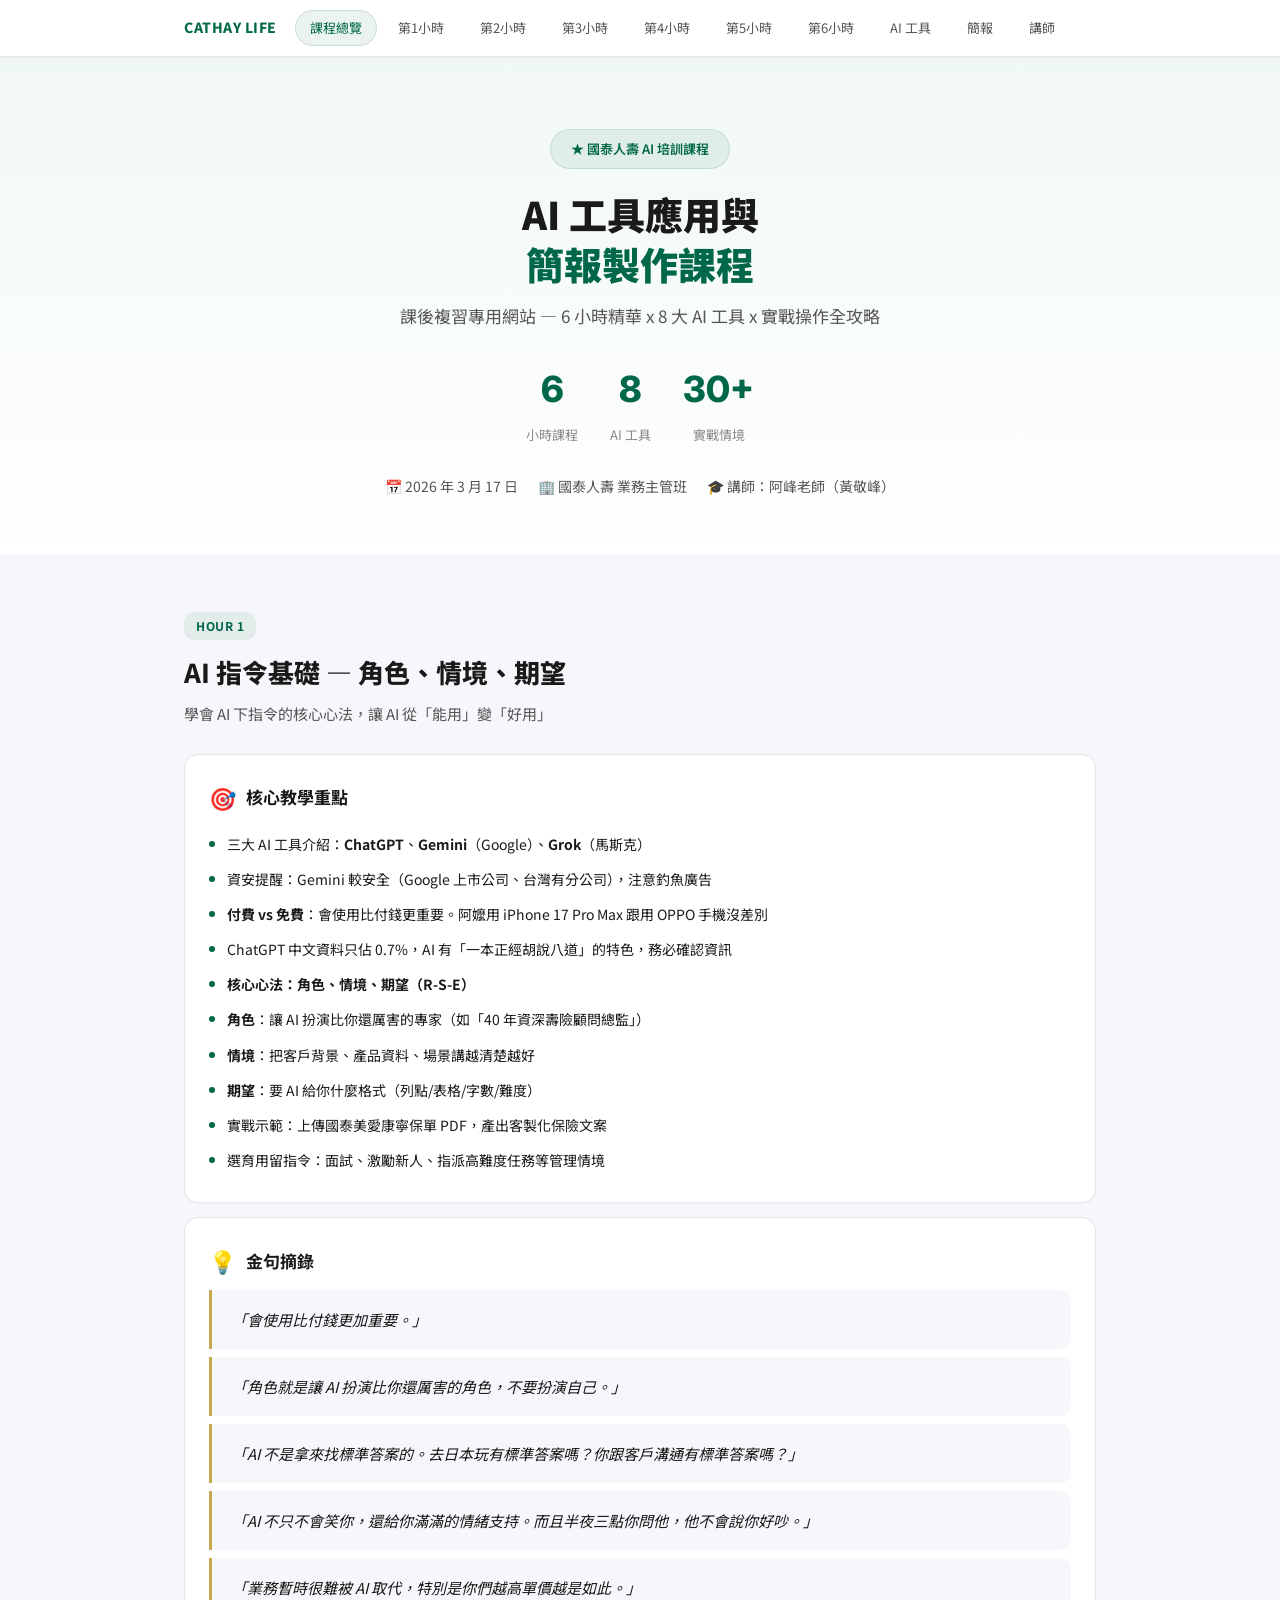
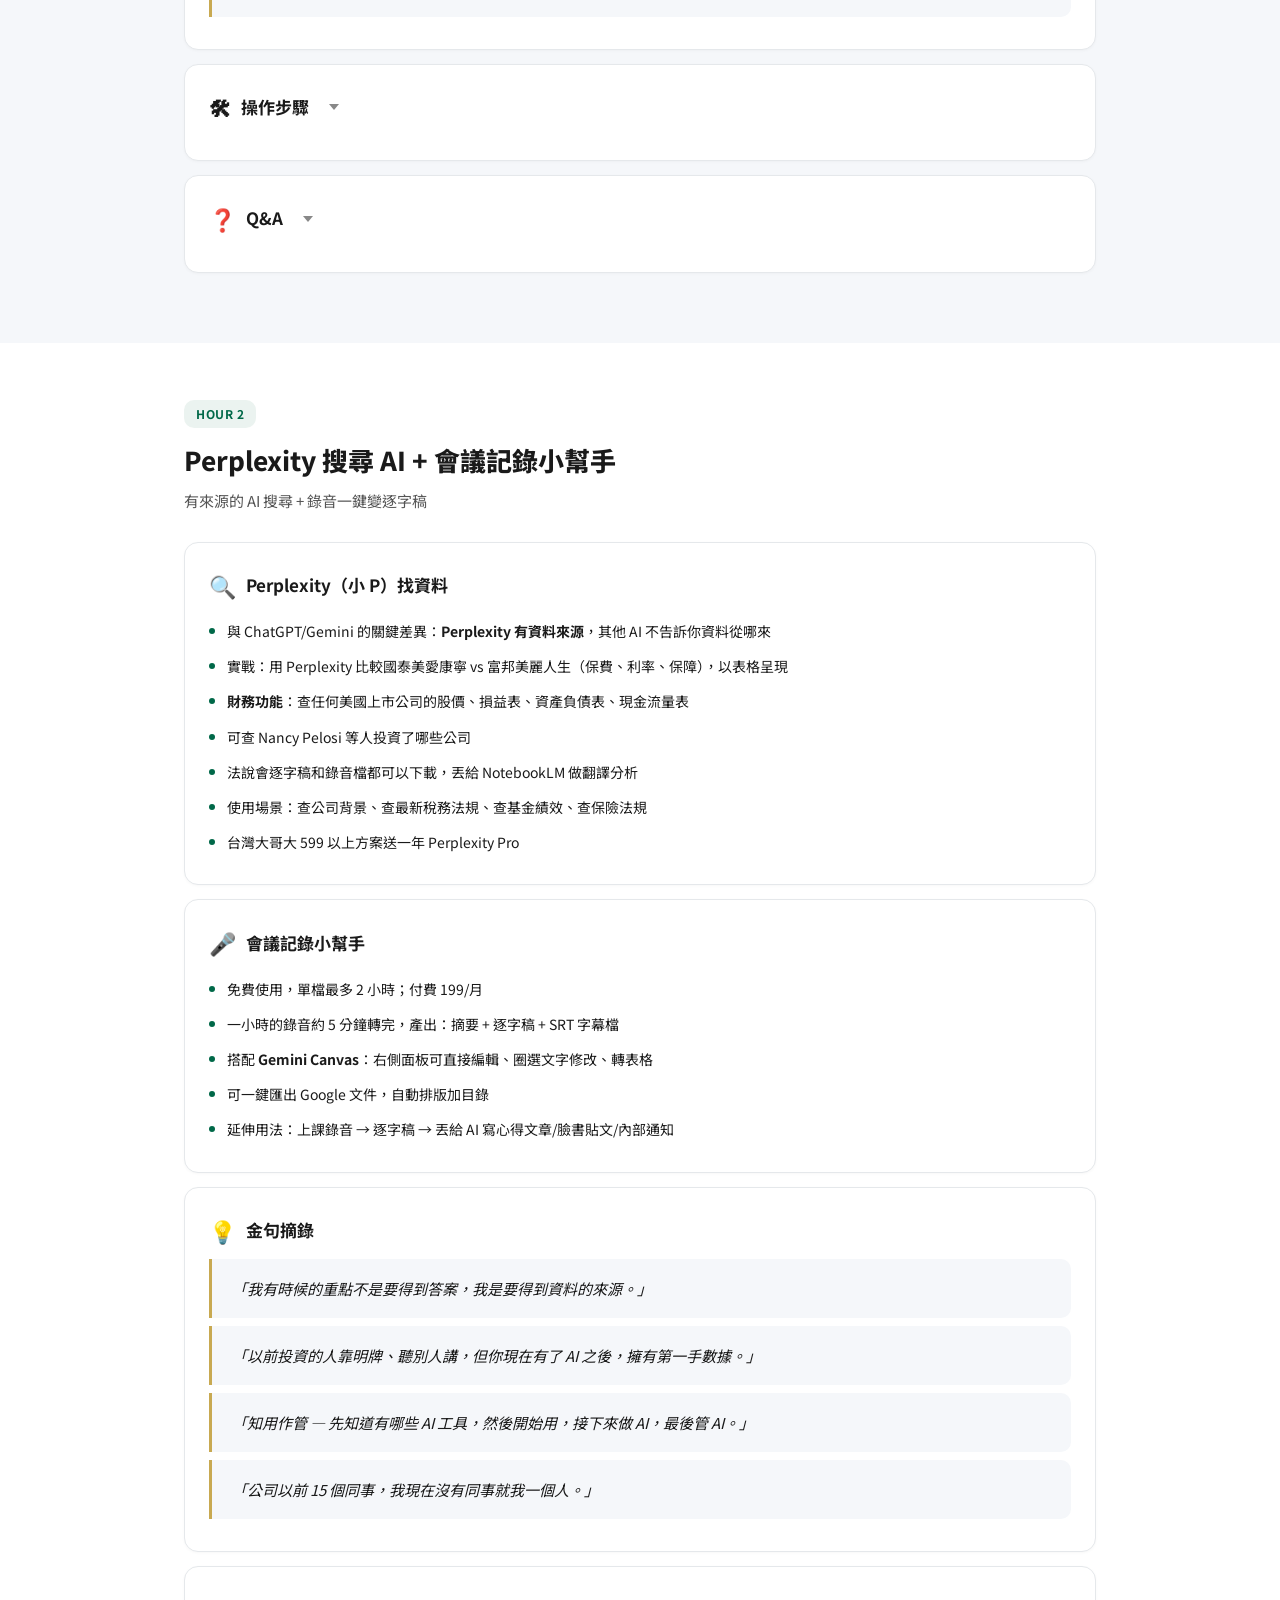
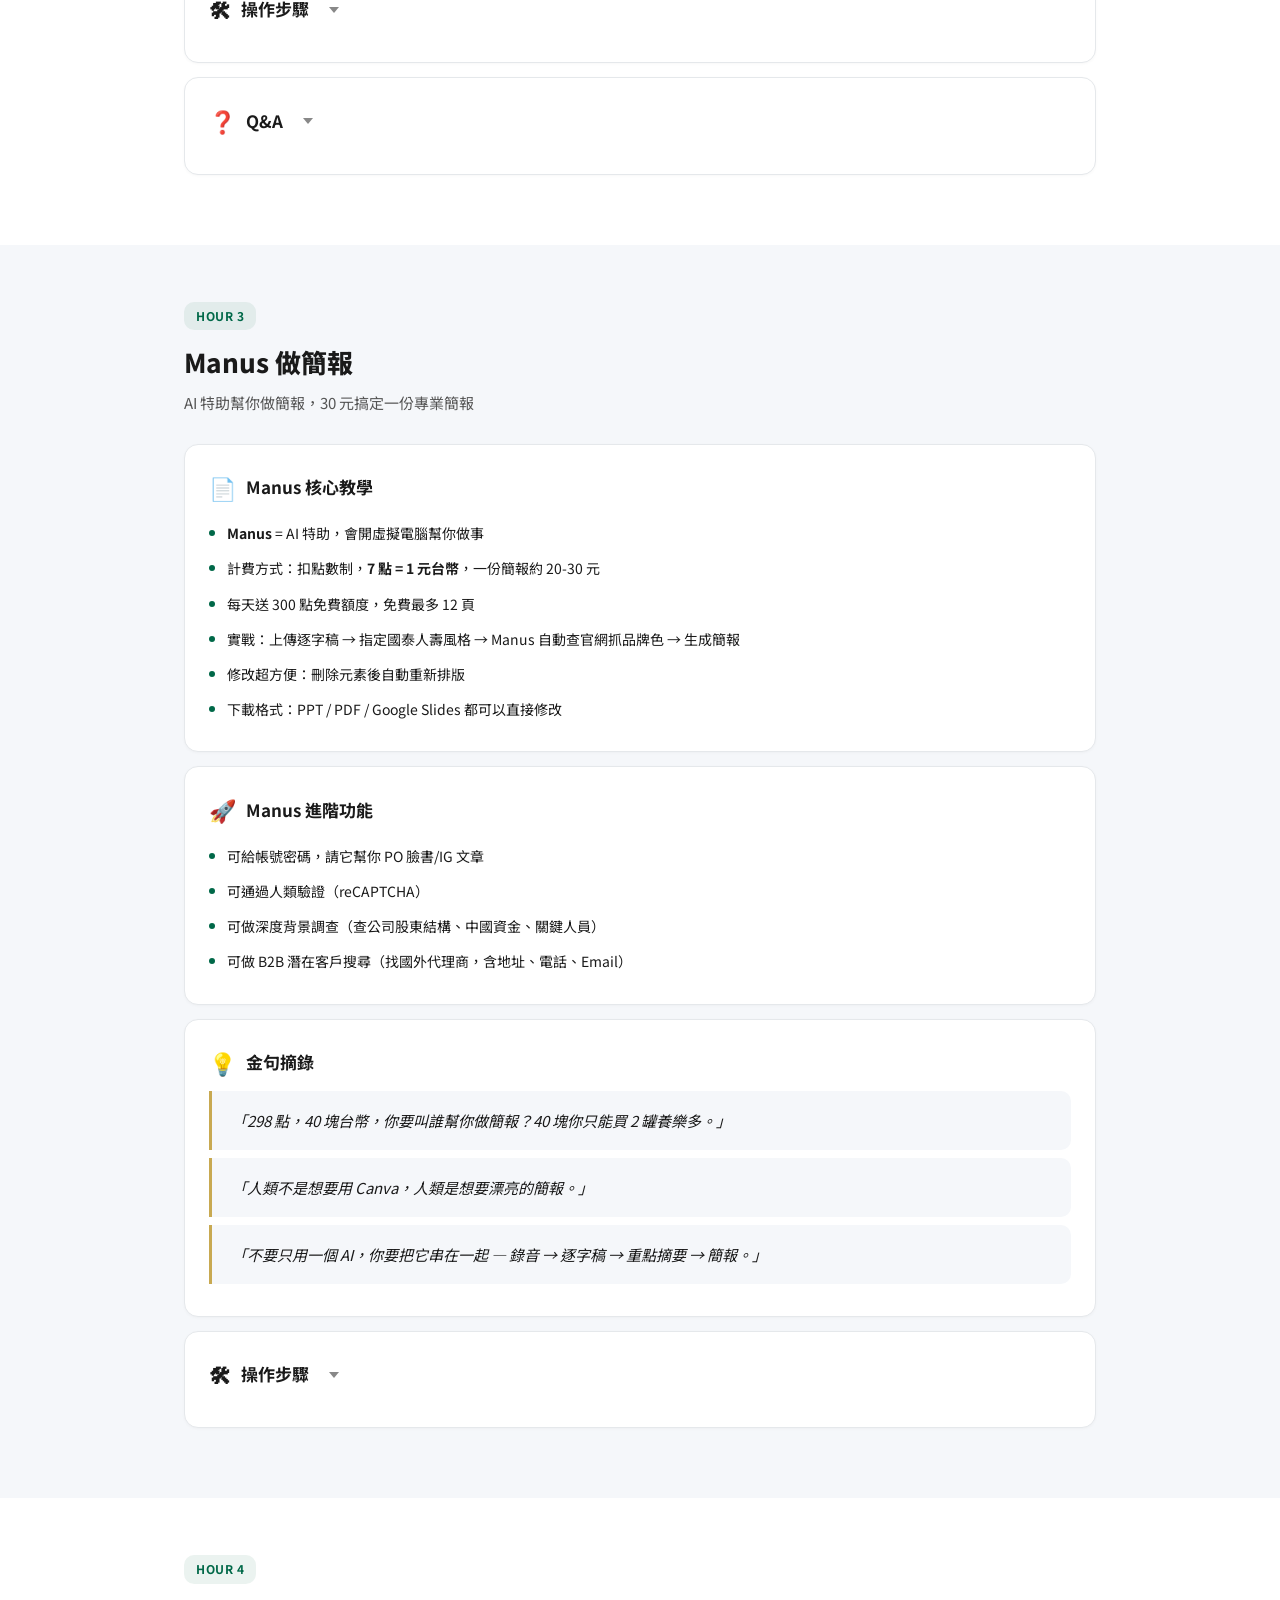
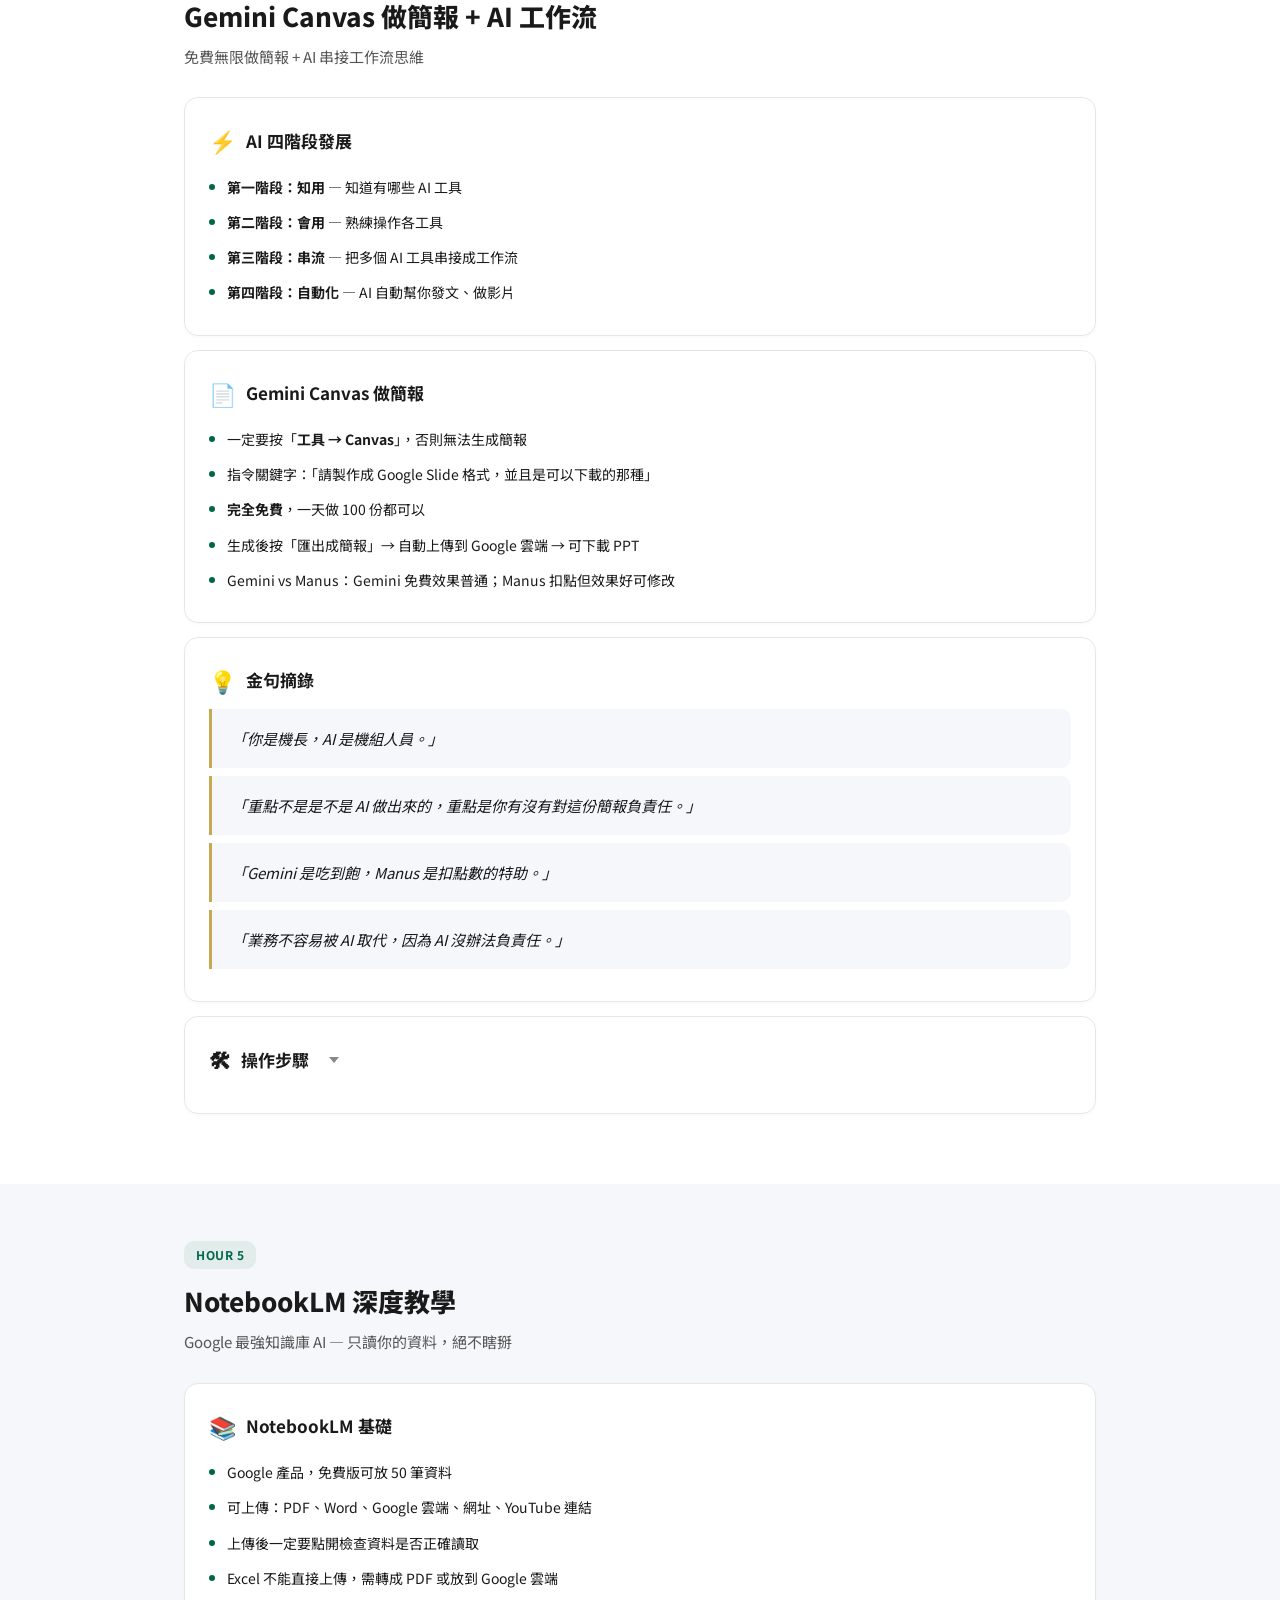
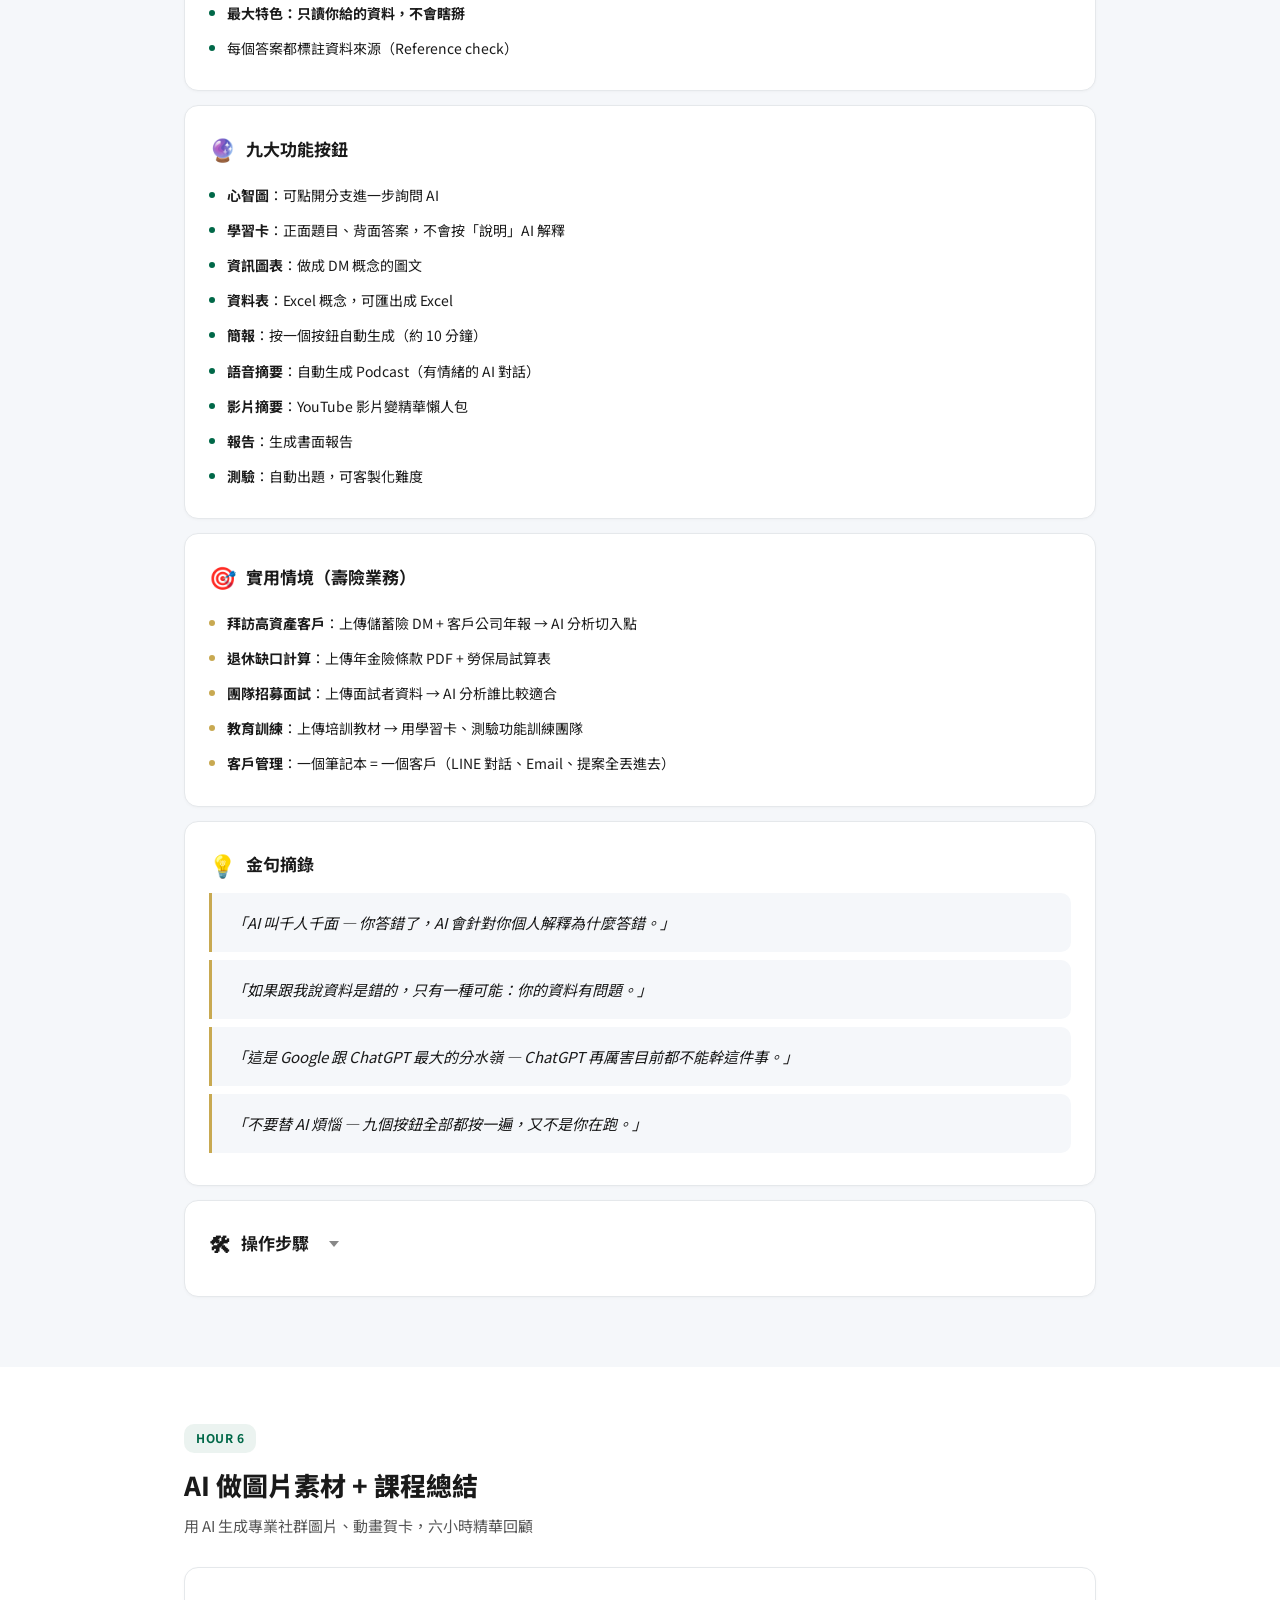
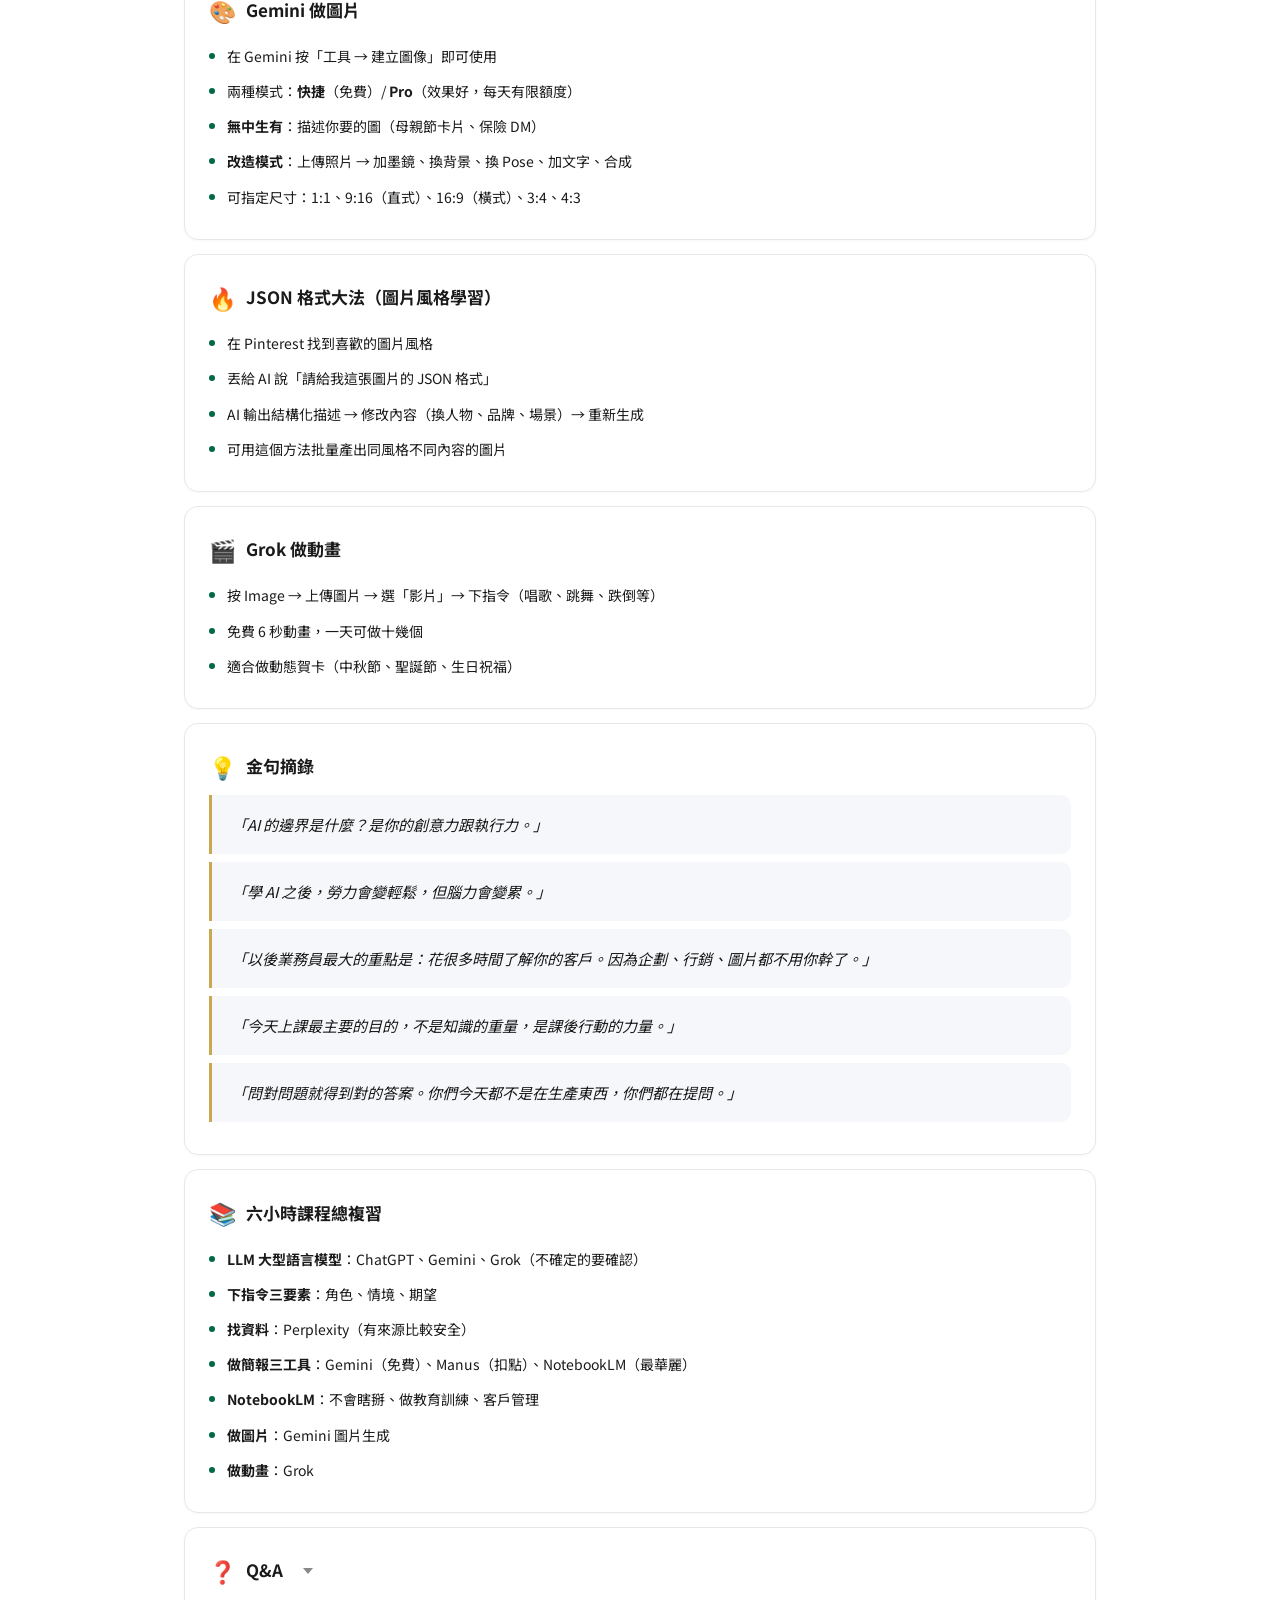
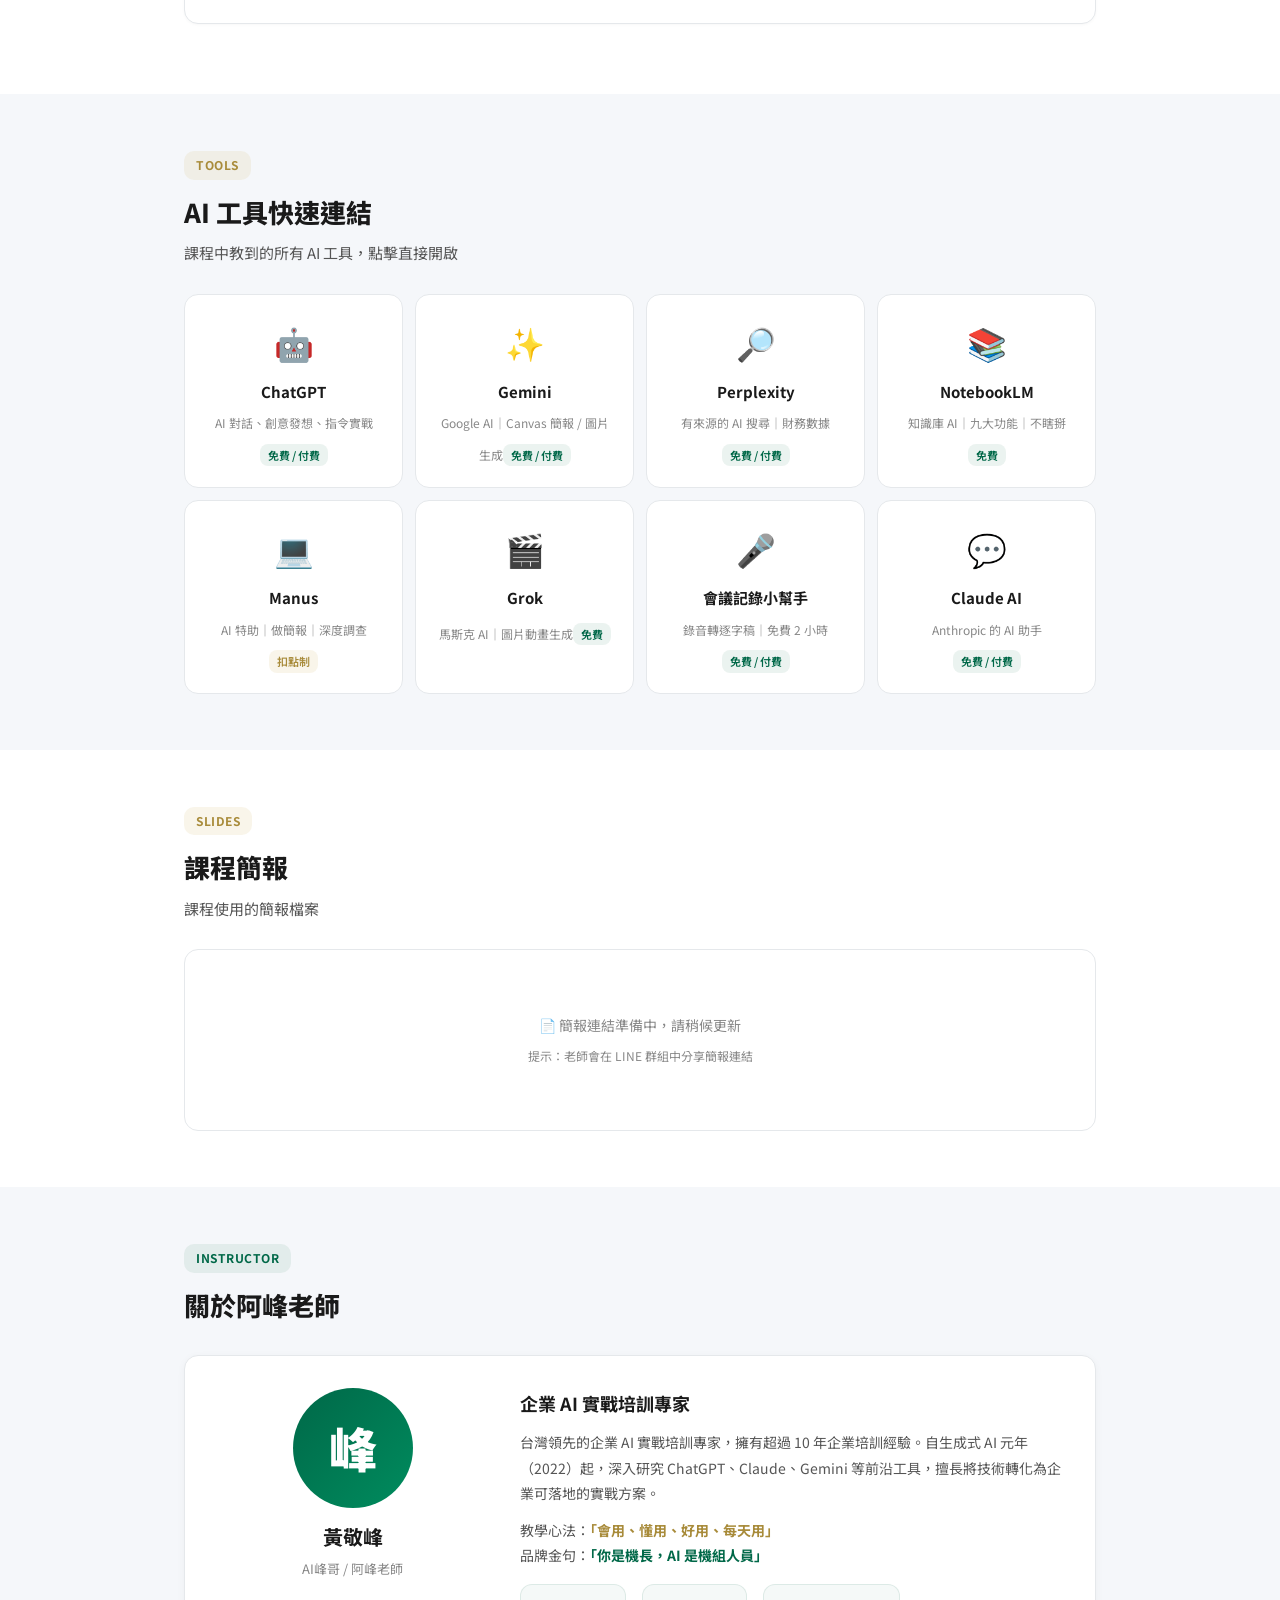
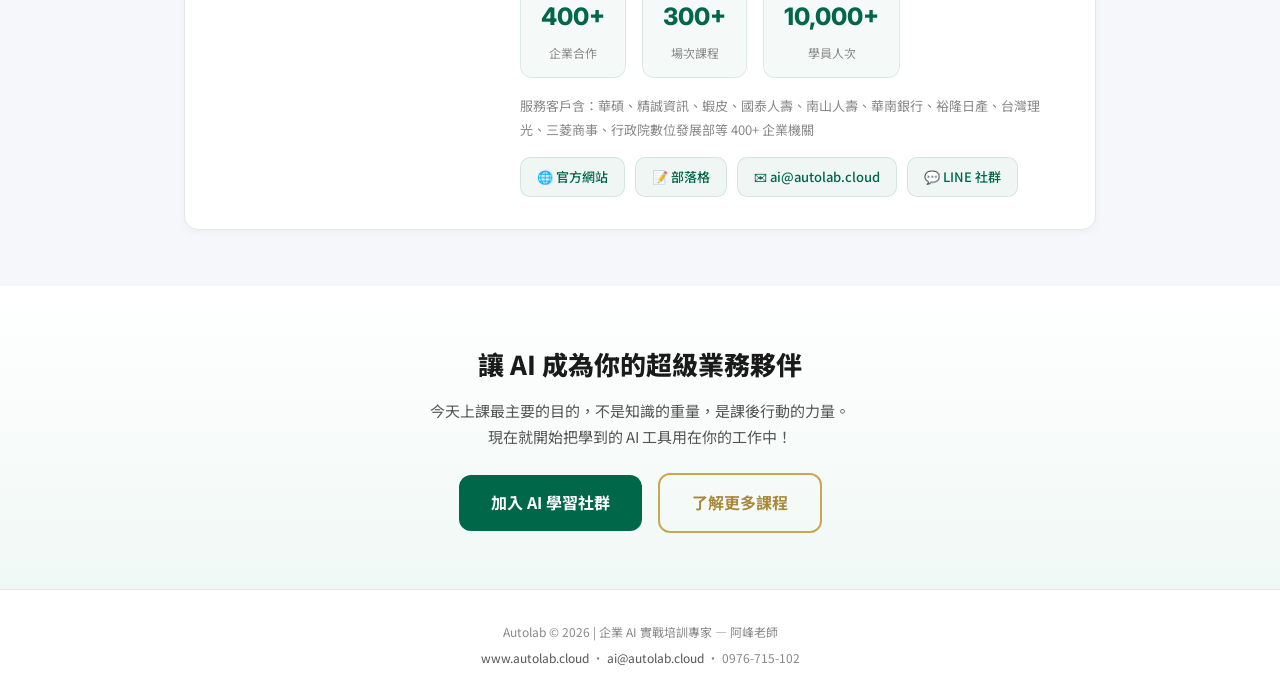
==== course-review-0317/index.html @ 7e842851 "新增 2026-03-17 AI 工具應用與簡報製作課程 課後複習網站 - 6 小時完整課程內容整理（核心重點、金句、操作步驟、Q&A） - 8 個 AI 工具快速連結（ChatGPT、Gemini、" ====
<!DOCTYPE html>
<html lang="zh-TW">
<head>
<meta charset="UTF-8">
<meta name="viewport" content="width=device-width, initial-scale=1.0, maximum-scale=5.0">
<title>AI 工具應用與簡報製作 | 國泰人壽 課後複習</title>
<link rel="preconnect" href="https://fonts.googleapis.com">
<link rel="preconnect" href="https://fonts.gstatic.com" crossorigin>
<link href="https://fonts.googleapis.com/css2?family=Inter:wght@400;600;700;800&family=Noto+Sans+TC:wght@400;500;700;900&display=swap" rel="stylesheet">
<style>
/* === Cathay Life Brand Colors === */
:root{
  --green:#006848;--green-light:#008C5E;--green-dark:#004D35;
  --gold:#C8A951;--gold-light:#D4BB6E;--gold-dark:#A88B3A;
  --bg:#FFFFFF;--bg-alt:#F5F7FA;--bg-card:#FFFFFF;
  --text:#1A1A1A;--text-sec:#555555;--text-light:#888888;
  --border:#E5E8EB;--border-light:#F0F2F5;
}
*{margin:0;padding:0;box-sizing:border-box;}
html{scroll-behavior:smooth;scroll-padding-top:72px;}
body{background:var(--bg);color:var(--text);font-family:'Noto Sans TC','Inter',sans-serif;-webkit-font-smoothing:antialiased;line-height:1.7;}
a{color:var(--green);text-decoration:none;transition:color .2s;}
a:hover{color:var(--green-light);}
.container{max-width:960px;margin:0 auto;padding:0 24px;}
.green{color:var(--green);}
.gold{color:var(--gold-dark);}

/* === Nav === */
.nav{position:sticky;top:0;z-index:100;background:rgba(255,255,255,0.95);backdrop-filter:blur(12px);-webkit-backdrop-filter:blur(12px);border-bottom:1px solid var(--border);box-shadow:0 1px 3px rgba(0,0,0,0.04);}
.nav-inner{display:flex;align-items:center;gap:6px;padding:10px 24px;overflow-x:auto;-webkit-overflow-scrolling:touch;scrollbar-width:none;max-width:960px;margin:0 auto;}
.nav-inner::-webkit-scrollbar{display:none;}
.nav-logo{font-weight:800;font-size:14px;color:var(--green);white-space:nowrap;margin-right:12px;flex-shrink:0;letter-spacing:.5px;}
.nav-item{white-space:nowrap;padding:6px 14px;border-radius:20px;background:transparent;color:var(--text-sec);font-size:13px;border:1px solid transparent;transition:all .25s;flex-shrink:0;cursor:pointer;}
.nav-item:hover,.nav-item.active{background:rgba(0,104,72,0.08);color:var(--green);border-color:rgba(0,104,72,0.15);}

/* === Hero === */
.hero{padding:72px 24px 56px;text-align:center;background:linear-gradient(180deg,#F0F8F5 0%,#FFFFFF 100%);position:relative;}
.hero-badge{display:inline-flex;align-items:center;gap:8px;padding:8px 20px;border-radius:24px;background:rgba(0,104,72,0.08);border:1px solid rgba(0,104,72,0.12);font-size:13px;color:var(--green);margin-bottom:20px;font-weight:600;}
.hero h1{font-size:38px;font-weight:900;color:var(--text);line-height:1.3;margin-bottom:14px;}
.hero h1 .hl{color:var(--green);}
.hero-sub{font-size:17px;color:var(--text-sec);margin-bottom:28px;}
.hero-stats{display:flex;justify-content:center;gap:32px;flex-wrap:wrap;margin-bottom:28px;}
.stat{text-align:center;}
.stat-num{font-size:36px;font-weight:800;color:var(--green);display:block;font-family:'Inter','Noto Sans TC',sans-serif;}
.stat-label{font-size:13px;color:var(--text-light);}
.hero-meta{display:flex;justify-content:center;gap:20px;flex-wrap:wrap;font-size:14px;color:var(--text-sec);}
.hero-meta span{display:flex;align-items:center;gap:6px;}

/* === Section === */
.section{padding:56px 0;}
.section:nth-child(odd){background:var(--bg-alt);}
.section-header{margin-bottom:28px;}
.section-badge{display:inline-block;padding:4px 12px;border-radius:10px;font-size:12px;font-weight:700;margin-bottom:10px;letter-spacing:.5px;}
.section-badge.hour{background:rgba(0,104,72,0.08);color:var(--green);}
.section-badge.tools{background:rgba(200,169,81,0.12);color:var(--gold-dark);}
.section-badge.teacher{background:rgba(0,104,72,0.08);color:var(--green);}
.section h2{font-size:26px;font-weight:800;color:var(--text);margin-bottom:6px;}
.section-desc{font-size:15px;color:var(--text-sec);}
.divider{height:1px;background:var(--border-light);margin:0;}

/* === Cards === */
.card{background:var(--bg-card);border-radius:14px;border:1px solid var(--border);padding:24px;margin-bottom:14px;transition:all .3s;box-shadow:0 1px 3px rgba(0,0,0,0.03);}
.card:hover{border-color:rgba(0,104,72,0.2);box-shadow:0 4px 16px rgba(0,104,72,0.06);}
.card h3{font-size:17px;font-weight:700;color:var(--text);margin-bottom:10px;display:flex;align-items:center;gap:10px;}
.card h3 .icon{font-size:22px;}
.card ul{list-style:none;padding:0;}
.card li{padding:5px 0;padding-left:18px;position:relative;font-size:14px;line-height:1.8;color:var(--text);}
.card li::before{content:'';position:absolute;left:0;top:14px;width:6px;height:6px;border-radius:50%;background:var(--green);}
.card li.gold-dot::before{background:var(--gold);}
.card li strong{color:var(--text);}

/* === Quote === */
.quote-card{background:var(--bg-alt);border-left:3px solid var(--gold);padding:16px 20px;border-radius:0 10px 10px 0;margin:8px 0;font-size:15px;color:var(--text);line-height:1.8;font-style:italic;}

/* === Tool Grid === */
.tool-grid{display:grid;grid-template-columns:repeat(auto-fill,minmax(200px,1fr));gap:12px;}
.tool-card{background:var(--bg-card);border:1px solid var(--border);border-radius:14px;padding:20px;text-align:center;transition:all .3s;cursor:pointer;text-decoration:none;display:block;}
.tool-card:hover{border-color:var(--green);transform:translateY(-2px);box-shadow:0 6px 24px rgba(0,104,72,0.08);}
.tool-card .tool-icon{font-size:32px;margin-bottom:10px;display:block;}
.tool-card .tool-name{font-size:15px;font-weight:700;color:var(--text);display:block;margin-bottom:4px;}
.tool-card .tool-desc{font-size:12px;color:var(--text-light);}
.tool-card .tool-tag{display:inline-block;padding:2px 8px;border-radius:8px;font-size:11px;margin-top:8px;background:rgba(0,104,72,0.08);color:var(--green);font-weight:600;}
.tool-card .tool-tag.paid{background:rgba(200,169,81,0.12);color:var(--gold-dark);}

/* === Collapsible === */
.collapsible{cursor:pointer;user-select:none;}
.collapsible::after{content:'';display:inline-block;width:0;height:0;border-left:5px solid transparent;border-right:5px solid transparent;border-top:6px solid var(--text-light);margin-left:10px;transition:transform .3s;vertical-align:middle;}
.collapsible.open::after{transform:rotate(180deg);}
.collapse-body{max-height:0;overflow:hidden;transition:max-height .4s ease;}
.collapse-body.open{max-height:5000px;}

/* === Steps === */
.steps{counter-reset:step;}
.step{counter-increment:step;padding:10px 10px 10px 48px;position:relative;font-size:14px;line-height:1.8;}
.step::before{content:counter(step);position:absolute;left:0;top:10px;width:32px;height:32px;border-radius:50%;background:rgba(0,104,72,0.08);color:var(--green);font-size:14px;font-weight:700;display:flex;align-items:center;justify-content:center;font-family:'Inter',sans-serif;}

/* === Slide Embed === */
.slide-embed{background:var(--bg-card);border-radius:14px;border:1px solid var(--border);padding:24px;text-align:center;}
.slide-embed .placeholder{padding:40px;color:var(--text-light);font-size:14px;}

/* === Teacher === */
.teacher-card{display:grid;grid-template-columns:1fr 2fr;gap:32px;background:var(--bg-card);border-radius:14px;border:1px solid var(--border);padding:32px;align-items:start;box-shadow:0 2px 8px rgba(0,0,0,0.04);}
.teacher-avatar{text-align:center;}
.teacher-avatar .avatar-circle{width:120px;height:120px;border-radius:50%;background:linear-gradient(135deg,var(--green),var(--green-light));display:flex;align-items:center;justify-content:center;font-size:48px;margin:0 auto 12px;color:#fff;font-weight:900;}
.teacher-avatar .name{font-size:20px;font-weight:700;color:var(--text);}
.teacher-avatar .title{font-size:13px;color:var(--text-light);margin-top:4px;}
.teacher-info h3{font-size:18px;font-weight:700;color:var(--text);margin-bottom:12px;}
.teacher-info p{font-size:14px;line-height:1.8;margin-bottom:12px;color:var(--text-sec);}
.teacher-stats{display:flex;gap:16px;margin:16px 0;flex-wrap:wrap;}
.teacher-stat{text-align:center;padding:12px 20px;background:rgba(0,104,72,0.04);border-radius:12px;border:1px solid rgba(0,104,72,0.1);}
.teacher-stat .num{font-size:24px;font-weight:800;color:var(--green);display:block;font-family:'Inter',sans-serif;}
.teacher-stat .label{font-size:12px;color:var(--text-light);}
.teacher-links{display:flex;gap:10px;flex-wrap:wrap;margin-top:16px;}
.teacher-link{display:inline-flex;align-items:center;gap:6px;padding:8px 16px;border-radius:10px;background:rgba(0,104,72,0.06);border:1px solid rgba(0,104,72,0.12);font-size:13px;color:var(--green);transition:all .25s;font-weight:500;}
.teacher-link:hover{background:var(--green);color:#fff;}

/* === CTA === */
.cta{text-align:center;padding:56px 24px;background:linear-gradient(180deg,#FFFFFF,#F0F8F5);}
.cta h2{font-size:26px;font-weight:800;color:var(--text);margin-bottom:12px;}
.cta p{font-size:15px;color:var(--text-sec);margin-bottom:24px;max-width:520px;margin-left:auto;margin-right:auto;}
.cta-btn{display:inline-flex;align-items:center;gap:8px;padding:14px 32px;border-radius:12px;background:var(--green);color:#fff;font-size:16px;font-weight:700;transition:all .3s;border:none;cursor:pointer;text-decoration:none;}
.cta-btn:hover{background:var(--green-light);transform:translateY(-2px);box-shadow:0 6px 24px rgba(0,104,72,0.2);color:#fff;}
.cta-btn.secondary{background:transparent;border:2px solid var(--gold);color:var(--gold-dark);margin-left:12px;}
.cta-btn.secondary:hover{background:var(--gold);color:#fff;}

/* === Footer === */
.footer{text-align:center;padding:32px 24px;color:var(--text-light);font-size:12px;border-top:1px solid var(--border);}
.footer a{color:var(--text-sec);}

/* === Back to Top === */
.back-top{position:fixed;bottom:24px;right:24px;width:44px;height:44px;border-radius:50%;background:var(--green);border:none;color:#fff;font-size:20px;cursor:pointer;display:none;align-items:center;justify-content:center;z-index:90;transition:all .3s;box-shadow:0 4px 16px rgba(0,104,72,0.2);}
.back-top:hover{background:var(--green-light);}
.back-top.visible{display:flex;}

/* === Mobile === */
@media(max-width:768px){
  .hero h1{font-size:26px;}
  .hero-stats{gap:20px;}
  .stat-num{font-size:28px;}
  .section h2{font-size:21px;}
  .teacher-card{grid-template-columns:1fr;text-align:center;}
  .teacher-info{text-align:left;}
  .teacher-stats{justify-content:center;}
  .tool-grid{grid-template-columns:repeat(2,1fr);}
  .hero-meta{flex-direction:column;align-items:center;gap:8px;}
  .cta-btn.secondary{margin-left:0;margin-top:12px;}
}
@media(max-width:480px){
  .tool-grid{grid-template-columns:1fr;}
  .nav-logo{display:none;}
}
</style>
</head>
<body>

<!-- Nav -->
<nav class="nav">
  <div class="nav-inner">
    <span class="nav-logo">CATHAY LIFE</span>
    <a class="nav-item active" href="#hero" data-nav>課程總覽</a>
    <a class="nav-item" href="#hour1" data-nav>第1小時</a>
    <a class="nav-item" href="#hour2" data-nav>第2小時</a>
    <a class="nav-item" href="#hour3" data-nav>第3小時</a>
    <a class="nav-item" href="#hour4" data-nav>第4小時</a>
    <a class="nav-item" href="#hour5" data-nav>第5小時</a>
    <a class="nav-item" href="#hour6" data-nav>第6小時</a>
    <a class="nav-item" href="#tools" data-nav>AI 工具</a>
    <a class="nav-item" href="#slides" data-nav>簡報</a>
    <a class="nav-item" href="#teacher" data-nav>講師</a>
  </div>
</nav>

<!-- Hero -->
<section class="hero" id="hero">
  <div class="container">
    <div class="hero-badge">&#9733; 國泰人壽 AI 培訓課程</div>
    <h1>AI 工具應用與<br><span class="hl">簡報製作課程</span></h1>
    <p class="hero-sub">課後複習專用網站 — 6 小時精華 x 8 大 AI 工具 x 實戰操作全攻略</p>
    <div class="hero-stats">
      <div class="stat"><span class="stat-num">6</span><span class="stat-label">小時課程</span></div>
      <div class="stat"><span class="stat-num">8</span><span class="stat-label">AI 工具</span></div>
      <div class="stat"><span class="stat-num">30+</span><span class="stat-label">實戰情境</span></div>
    </div>
    <div class="hero-meta">
      <span>&#128197; 2026 年 3 月 17 日</span>
      <span>&#127970; 國泰人壽 業務主管班</span>
      <span>&#127891; 講師：阿峰老師（黃敬峰）</span>
    </div>
  </div>
</section>

<!-- ==================== 第1小時 ==================== -->
<section class="section" id="hour1">
  <div class="container">
    <div class="section-header">
      <span class="section-badge hour">HOUR 1</span>
      <h2>AI 指令基礎 — 角色、情境、期望</h2>
      <p class="section-desc">學會 AI 下指令的核心心法，讓 AI 從「能用」變「好用」</p>
    </div>
    <div class="card">
      <h3><span class="icon">&#127919;</span> 核心教學重點</h3>
      <ul>
        <li>三大 AI 工具介紹：<strong class="green">ChatGPT</strong>、<strong class="green">Gemini</strong>（Google）、<strong class="green">Grok</strong>（馬斯克）</li>
        <li>資安提醒：Gemini 較安全（Google 上市公司、台灣有分公司），注意釣魚廣告</li>
        <li><strong>付費 vs 免費</strong>：會使用比付錢更重要。阿嬤用 iPhone 17 Pro Max 跟用 OPPO 手機沒差別</li>
        <li>ChatGPT 中文資料只佔 0.7%，AI 有「一本正經胡說八道」的特色，務必確認資訊</li>
        <li><strong class="gold">核心心法：角色、情境、期望（R-S-E）</strong></li>
        <li><strong>角色</strong>：讓 AI 扮演比你還厲害的專家（如「40 年資深壽險顧問總監」）</li>
        <li><strong>情境</strong>：把客戶背景、產品資料、場景講越清楚越好</li>
        <li><strong>期望</strong>：要 AI 給你什麼格式（列點/表格/字數/難度）</li>
        <li>實戰示範：上傳國泰美愛康寧保單 PDF，產出客製化保險文案</li>
        <li>選育用留指令：面試、激勵新人、指派高難度任務等管理情境</li>
      </ul>
    </div>
    <div class="card">
      <h3><span class="icon">&#128161;</span> 金句摘錄</h3>
      <div class="quote-card">「會使用比付錢更加重要。」</div>
      <div class="quote-card">「角色就是讓 AI 扮演比你還厲害的角色，不要扮演自己。」</div>
      <div class="quote-card">「AI 不是拿來找標準答案的。去日本玩有標準答案嗎？你跟客戶溝通有標準答案嗎？」</div>
      <div class="quote-card">「AI 不只不會笑你，還給你滿滿的情緒支持。而且半夜三點你問他，他不會說你好吵。」</div>
      <div class="quote-card">「業務暫時很難被 AI 取代，特別是你們越高單價越是如此。」</div>
    </div>
    <div class="card"><h3 class="collapsible" onclick="toggle(this)"><span class="icon">&#128736;</span> 操作步驟</h3><div class="collapse-body"><div class="steps"><div class="step">ChatGPT 語音輸入（麥克風功能）：支援中英台語混合辨識</div><div class="step">上傳 PDF 檔案給 Gemini，讓 AI 讀取保單內容後產出客製化文案</div><div class="step">ChatGPT 付費用戶切換到 Thinking 模型（比 Auto 更好）</div><div class="step">不同主題開新聊天室，不要把 AI 當 Google 用</div><div class="step">聊天室左側重新命名，可按客戶分類管理</div></div></div></div>
    <div class="card"><h3 class="collapsible" onclick="toggle(this)"><span class="icon">&#10067;</span> Q&A</h3><div class="collapse-body"><ul><li><strong>Q：角色可以設定多個嗎？</strong><br>A：可以，例如同時扮演經濟學大師、投資大師、通訊處經理三個角色，讓他們彼此辯論</li><li><strong>Q：上傳客戶資料給 AI 安全嗎？</strong><br>A：記得把客戶的個資刪掉，不要洩露隱私</li></ul></div></div>
  </div>
</section>

<!-- ==================== 第2小時 ==================== -->
<section class="section" id="hour2">
  <div class="container">
    <div class="section-header">
      <span class="section-badge hour">HOUR 2</span>
      <h2>Perplexity 搜尋 AI + 會議記錄小幫手</h2>
      <p class="section-desc">有來源的 AI 搜尋 + 錄音一鍵變逐字稿</p>
    </div>
    <div class="card">
      <h3><span class="icon">&#128269;</span> Perplexity（小 P）找資料</h3>
      <ul>
        <li>與 ChatGPT/Gemini 的關鍵差異：<strong class="gold">Perplexity 有資料來源</strong>，其他 AI 不告訴你資料從哪來</li>
        <li>實戰：用 Perplexity 比較國泰美愛康寧 vs 富邦美麗人生（保費、利率、保障），以表格呈現</li>
        <li><strong class="green">財務功能</strong>：查任何美國上市公司的股價、損益表、資產負債表、現金流量表</li>
        <li>可查 Nancy Pelosi 等人投資了哪些公司</li>
        <li>法說會逐字稿和錄音檔都可以下載，丟給 NotebookLM 做翻譯分析</li>
        <li>使用場景：查公司背景、查最新稅務法規、查基金績效、查保險法規</li>
        <li>台灣大哥大 599 以上方案送一年 Perplexity Pro</li>
      </ul>
    </div>
    <div class="card">
      <h3><span class="icon">&#127908;</span> 會議記錄小幫手</h3>
      <ul>
        <li>免費使用，單檔最多 2 小時；付費 199/月</li>
        <li>一小時的錄音約 5 分鐘轉完，產出：摘要 + 逐字稿 + SRT 字幕檔</li>
        <li>搭配 <strong class="green">Gemini Canvas</strong>：右側面板可直接編輯、圈選文字修改、轉表格</li>
        <li>可一鍵匯出 Google 文件，自動排版加目錄</li>
        <li>延伸用法：上課錄音 → 逐字稿 → 丟給 AI 寫心得文章/臉書貼文/內部通知</li>
      </ul>
    </div>
    <div class="card">
      <h3><span class="icon">&#128161;</span> 金句摘錄</h3>
      <div class="quote-card">「我有時候的重點不是要得到答案，我是要得到資料的來源。」</div>
      <div class="quote-card">「以前投資的人靠明牌、聽別人講，但你現在有了 AI 之後，擁有第一手數據。」</div>
      <div class="quote-card">「知用作管 — 先知道有哪些 AI 工具，然後開始用，接下來做 AI，最後管 AI。」</div>
      <div class="quote-card">「公司以前 15 個同事，我現在沒有同事就我一個人。」</div>
    </div>
    <div class="card"><h3 class="collapsible" onclick="toggle(this)"><span class="icon">&#128736;</span> 操作步驟</h3><div class="collapse-body"><div class="steps"><div class="step">開啟 Perplexity → 新主題 → 上傳保單 PDF 或輸入關鍵字搜尋</div><div class="step">Perplexity 左側選「財務」→ 搜尋美股公司 → 查看股價、財報、持有者</div><div class="step">會議記錄小幫手：登入 Google 帳號 → 上傳錄音檔 → 等待約 5 分鐘</div><div class="step">轉換後查看摘要 + 逐字稿 → 下載逐字稿 → 丟給 Gemini</div><div class="step">Gemini 開啟 Canvas → 下指令 → AI 在右側面板生成可編輯內容</div><div class="step">匯出 Google 文件：按「分享到 Google 文件」按鈕</div></div></div></div>
    <div class="card"><h3 class="collapsible" onclick="toggle(this)"><span class="icon">&#10067;</span> Q&A</h3><div class="collapse-body"><ul><li><strong>Q：要用哪個 AI 最好？</strong><br>A：找創意/策略/想法 → ChatGPT 和 Gemini；找確定答案/有來源 → Perplexity</li><li><strong>Q：錄音品質不好怎麼辦？</strong><br>A：錄音品質是物理性的，AI 沒辦法處理。建議把錄音筆放在喇叭旁邊收音</li></ul></div></div>
  </div>
</section>

<!-- ==================== 第3小時 ==================== -->
<section class="section" id="hour3">
  <div class="container">
    <div class="section-header">
      <span class="section-badge hour">HOUR 3</span>
      <h2>Manus 做簡報</h2>
      <p class="section-desc">AI 特助幫你做簡報，30 元搞定一份專業簡報</p>
    </div>
    <div class="card">
      <h3><span class="icon">&#128196;</span> Manus 核心教學</h3>
      <ul>
        <li><strong class="green">Manus</strong> = AI 特助，會開虛擬電腦幫你做事</li>
        <li>計費方式：扣點數制，<strong class="gold">7 點 = 1 元台幣</strong>，一份簡報約 20-30 元</li>
        <li>每天送 300 點免費額度，免費最多 12 頁</li>
        <li>實戰：上傳逐字稿 → 指定國泰人壽風格 → Manus 自動查官網抓品牌色 → 生成簡報</li>
        <li>修改超方便：刪除元素後自動重新排版</li>
        <li>下載格式：PPT / PDF / Google Slides 都可以直接修改</li>
      </ul>
    </div>
    <div class="card">
      <h3><span class="icon">&#128640;</span> Manus 進階功能</h3>
      <ul>
        <li>可給帳號密碼，請它幫你 PO 臉書/IG 文章</li>
        <li>可通過人類驗證（reCAPTCHA）</li>
        <li>可做深度背景調查（查公司股東結構、中國資金、關鍵人員）</li>
        <li>可做 B2B 潛在客戶搜尋（找國外代理商，含地址、電話、Email）</li>
      </ul>
    </div>
    <div class="card">
      <h3><span class="icon">&#128161;</span> 金句摘錄</h3>
      <div class="quote-card">「298 點，40 塊台幣，你要叫誰幫你做簡報？40 塊你只能買 2 罐養樂多。」</div>
      <div class="quote-card">「人類不是想要用 Canva，人類是想要漂亮的簡報。」</div>
      <div class="quote-card">「不要只用一個 AI，你要把它串在一起 — 錄音 → 逐字稿 → 重點摘要 → 簡報。」</div>
    </div>
    <div class="card"><h3 class="collapsible" onclick="toggle(this)"><span class="icon">&#128736;</span> 操作步驟</h3><div class="collapse-body"><div class="steps"><div class="step">進入 Manus → 按「製作簡報」</div><div class="step">上傳檔案（逐字稿或其他文件）</div><div class="step">輸入指令（例：「我是國泰人壽的主管，請用國泰人壽的風格製作簡報」）</div><div class="step">選擇頁數（免費最多 12 頁），等待約 5-10 分鐘</div><div class="step">在線上直接編輯：刪除元素自動排版、修改文字</div><div class="step">下載：PPT / PDF / Google Slides</div></div></div></div>
  </div>
</section>

<!-- ==================== 第4小時 ==================== -->
<section class="section" id="hour4">
  <div class="container">
    <div class="section-header">
      <span class="section-badge hour">HOUR 4</span>
      <h2>Gemini Canvas 做簡報 + AI 工作流</h2>
      <p class="section-desc">免費無限做簡報 + AI 串接工作流思維</p>
    </div>
    <div class="card">
      <h3><span class="icon">&#9889;</span> AI 四階段發展</h3>
      <ul>
        <li><strong class="green">第一階段：知用</strong> — 知道有哪些 AI 工具</li>
        <li><strong class="green">第二階段：會用</strong> — 熟練操作各工具</li>
        <li><strong class="gold">第三階段：串流</strong> — 把多個 AI 工具串接成工作流</li>
        <li><strong class="gold">第四階段：自動化</strong> — AI 自動幫你發文、做影片</li>
      </ul>
    </div>
    <div class="card">
      <h3><span class="icon">&#128196;</span> Gemini Canvas 做簡報</h3>
      <ul>
        <li>一定要按「<strong class="gold">工具 → Canvas</strong>」，否則無法生成簡報</li>
        <li>指令關鍵字：「請製作成 Google Slide 格式，並且是可以下載的那種」</li>
        <li><strong class="green">完全免費</strong>，一天做 100 份都可以</li>
        <li>生成後按「匯出成簡報」→ 自動上傳到 Google 雲端 → 可下載 PPT</li>
        <li>Gemini vs Manus：Gemini 免費效果普通；Manus 扣點但效果好可修改</li>
      </ul>
    </div>
    <div class="card">
      <h3><span class="icon">&#128161;</span> 金句摘錄</h3>
      <div class="quote-card">「你是機長，AI 是機組人員。」</div>
      <div class="quote-card">「重點不是是不是 AI 做出來的，重點是你有沒有對這份簡報負責任。」</div>
      <div class="quote-card">「Gemini 是吃到飽，Manus 是扣點數的特助。」</div>
      <div class="quote-card">「業務不容易被 AI 取代，因為 AI 沒辦法負責任。」</div>
    </div>
    <div class="card"><h3 class="collapsible" onclick="toggle(this)"><span class="icon">&#128736;</span> 操作步驟</h3><div class="collapse-body"><div class="steps"><div class="step">進入 Gemini → 按「工具」→ 選 Canvas</div><div class="step">上傳資料 + 下指令（必須寫「Google Slide 格式，可以下載的那種」）</div><div class="step">等「正在製作投影片」出現 → 等待生成完成</div><div class="step">按「匯出成簡報」→ 到 Google 雲端下載 PPT</div></div></div></div>
  </div>
</section>

<!-- ==================== 第5小時 ==================== -->
<section class="section" id="hour5">
  <div class="container">
    <div class="section-header">
      <span class="section-badge hour">HOUR 5</span>
      <h2>NotebookLM 深度教學</h2>
      <p class="section-desc">Google 最強知識庫 AI — 只讀你的資料，絕不瞎掰</p>
    </div>
    <div class="card">
      <h3><span class="icon">&#128218;</span> NotebookLM 基礎</h3>
      <ul>
        <li>Google 產品，免費版可放 50 筆資料</li>
        <li>可上傳：PDF、Word、Google 雲端、網址、YouTube 連結</li>
        <li>上傳後一定要點開檢查資料是否正確讀取</li>
        <li>Excel 不能直接上傳，需轉成 PDF 或放到 Google 雲端</li>
        <li><strong class="gold">最大特色：只讀你給的資料，不會瞎掰</strong></li>
        <li>每個答案都標註資料來源（Reference check）</li>
      </ul>
    </div>
    <div class="card">
      <h3><span class="icon">&#128302;</span> 九大功能按鈕</h3>
      <ul>
        <li><strong class="green">心智圖</strong>：可點開分支進一步詢問 AI</li>
        <li><strong class="green">學習卡</strong>：正面題目、背面答案，不會按「說明」AI 解釋</li>
        <li><strong class="green">資訊圖表</strong>：做成 DM 概念的圖文</li>
        <li><strong class="green">資料表</strong>：Excel 概念，可匯出成 Excel</li>
        <li><strong class="green">簡報</strong>：按一個按鈕自動生成（約 10 分鐘）</li>
        <li><strong class="green">語音摘要</strong>：自動生成 Podcast（有情緒的 AI 對話）</li>
        <li><strong class="green">影片摘要</strong>：YouTube 影片變精華懶人包</li>
        <li><strong class="green">報告</strong>：生成書面報告</li>
        <li><strong class="green">測驗</strong>：自動出題，可客製化難度</li>
      </ul>
    </div>
    <div class="card">
      <h3><span class="icon">&#127919;</span> 實用情境（壽險業務）</h3>
      <ul>
        <li class="gold-dot"><strong>拜訪高資產客戶</strong>：上傳儲蓄險 DM + 客戶公司年報 → AI 分析切入點</li>
        <li class="gold-dot"><strong>退休缺口計算</strong>：上傳年金險條款 PDF + 勞保局試算表</li>
        <li class="gold-dot"><strong>團隊招募面試</strong>：上傳面試者資料 → AI 分析誰比較適合</li>
        <li class="gold-dot"><strong>教育訓練</strong>：上傳培訓教材 → 用學習卡、測驗功能訓練團隊</li>
        <li class="gold-dot"><strong>客戶管理</strong>：一個筆記本 = 一個客戶（LINE 對話、Email、提案全丟進去）</li>
      </ul>
    </div>
    <div class="card">
      <h3><span class="icon">&#128161;</span> 金句摘錄</h3>
      <div class="quote-card">「AI 叫千人千面 — 你答錯了，AI 會針對你個人解釋為什麼答錯。」</div>
      <div class="quote-card">「如果跟我說資料是錯的，只有一種可能：你的資料有問題。」</div>
      <div class="quote-card">「這是 Google 跟 ChatGPT 最大的分水嶺 — ChatGPT 再厲害目前都不能幹這件事。」</div>
      <div class="quote-card">「不要替 AI 煩惱 — 九個按鈕全部都按一遍，又不是你在跑。」</div>
    </div>
    <div class="card"><h3 class="collapsible" onclick="toggle(this)"><span class="icon">&#128736;</span> 操作步驟</h3><div class="collapse-body"><div class="steps"><div class="step">進入 NotebookLM → 建立新筆記本 → 上傳資料</div><div class="step">點開每個資料源，滑一下確認內容正確讀取</div><div class="step">右側找九個功能按鈕 → 點筆型圖示設定客製化（對象、風格、語言）</div><div class="step">按生成 → 等待結果（簡報約 10 分鐘）</div><div class="step">YouTube 連結失敗時：用 YouTube to MP3 下載音檔再上傳</div></div></div></div>
  </div>
</section>

<!-- ==================== 第6小時 ==================== -->
<section class="section" id="hour6">
  <div class="container">
    <div class="section-header">
      <span class="section-badge hour">HOUR 6</span>
      <h2>AI 做圖片素材 + 課程總結</h2>
      <p class="section-desc">用 AI 生成專業社群圖片、動畫賀卡，六小時精華回顧</p>
    </div>
    <div class="card">
      <h3><span class="icon">&#127912;</span> Gemini 做圖片</h3>
      <ul>
        <li>在 Gemini 按「工具 → 建立圖像」即可使用</li>
        <li>兩種模式：<strong class="green">快捷</strong>（免費）/ <strong class="gold">Pro</strong>（效果好，每天有限額度）</li>
        <li><strong>無中生有</strong>：描述你要的圖（母親節卡片、保險 DM）</li>
        <li><strong>改造模式</strong>：上傳照片 → 加墨鏡、換背景、換 Pose、加文字、合成</li>
        <li>可指定尺寸：1:1、9:16（直式）、16:9（橫式）、3:4、4:3</li>
      </ul>
    </div>
    <div class="card">
      <h3><span class="icon">&#128293;</span> JSON 格式大法（圖片風格學習）</h3>
      <ul>
        <li>在 Pinterest 找到喜歡的圖片風格</li>
        <li>丟給 AI 說「請給我這張圖片的 JSON 格式」</li>
        <li>AI 輸出結構化描述 → 修改內容（換人物、品牌、場景）→ 重新生成</li>
        <li>可用這個方法批量產出同風格不同內容的圖片</li>
      </ul>
    </div>
    <div class="card">
      <h3><span class="icon">&#127916;</span> Grok 做動畫</h3>
      <ul>
        <li>按 Image → 上傳圖片 → 選「影片」→ 下指令（唱歌、跳舞、跌倒等）</li>
        <li>免費 6 秒動畫，一天可做十幾個</li>
        <li>適合做動態賀卡（中秋節、聖誕節、生日祝福）</li>
      </ul>
    </div>
    <div class="card">
      <h3><span class="icon">&#128161;</span> 金句摘錄</h3>
      <div class="quote-card">「AI 的邊界是什麼？是你的創意力跟執行力。」</div>
      <div class="quote-card">「學 AI 之後，勞力會變輕鬆，但腦力會變累。」</div>
      <div class="quote-card">「以後業務員最大的重點是：花很多時間了解你的客戶。因為企劃、行銷、圖片都不用你幹了。」</div>
      <div class="quote-card">「今天上課最主要的目的，不是知識的重量，是課後行動的力量。」</div>
      <div class="quote-card">「問對問題就得到對的答案。你們今天都不是在生產東西，你們都在提問。」</div>
    </div>
    <div class="card">
      <h3><span class="icon">&#128218;</span> 六小時課程總複習</h3>
      <ul>
        <li><strong class="green">LLM 大型語言模型</strong>：ChatGPT、Gemini、Grok（不確定的要確認）</li>
        <li><strong class="green">下指令三要素</strong>：角色、情境、期望</li>
        <li><strong class="green">找資料</strong>：Perplexity（有來源比較安全）</li>
        <li><strong class="green">做簡報三工具</strong>：Gemini（免費）、Manus（扣點）、NotebookLM（最華麗）</li>
        <li><strong class="green">NotebookLM</strong>：不會瞎掰、做教育訓練、客戶管理</li>
        <li><strong class="green">做圖片</strong>：Gemini 圖片生成</li>
        <li><strong class="green">做動畫</strong>：Grok</li>
      </ul>
    </div>
    <div class="card"><h3 class="collapsible" onclick="toggle(this)"><span class="icon">&#10067;</span> Q&A</h3><div class="collapse-body"><ul><li><strong>Q：可不可以用鬼滅之刃、七龍珠風格？</strong><br>A：可以，但傳出去可能有版權問題，要小心</li><li><strong>Q：QR Code 可以 AI 做嗎？</strong><br>A：AI 會畫出長得像 QR Code 的圖但掃不了。做好圖後自己貼上真的 QR Code</li><li><strong>Q：DeepSeek 要不要用？</strong><br>A：企業課不建議（資料安全問題）</li><li><strong>Q：NotebookLM 付費值得嗎？</strong><br>A：Google One 一個月幾百塊，包含 2TB 雲端 + Gemini 付費 + NotebookLM 付費，很划算</li></ul></div></div>
  </div>
</section>

<!-- ==================== AI 工具快速連結 ==================== -->
<section class="section" id="tools">
  <div class="container">
    <div class="section-header">
      <span class="section-badge tools">TOOLS</span>
      <h2>AI 工具快速連結</h2>
      <p class="section-desc">課程中教到的所有 AI 工具，點擊直接開啟</p>
    </div>
    <div class="tool-grid">
      <a class="tool-card" href="https://chatgpt.com" target="_blank" rel="noopener"><span class="tool-icon">&#129302;</span><span class="tool-name">ChatGPT</span><span class="tool-desc">AI 對話、創意發想、指令實戰</span><span class="tool-tag">免費 / 付費</span></a>
      <a class="tool-card" href="https://gemini.google.com" target="_blank" rel="noopener"><span class="tool-icon">&#10024;</span><span class="tool-name">Gemini</span><span class="tool-desc">Google AI｜Canvas 簡報 / 圖片生成</span><span class="tool-tag">免費 / 付費</span></a>
      <a class="tool-card" href="https://www.perplexity.ai" target="_blank" rel="noopener"><span class="tool-icon">&#128270;</span><span class="tool-name">Perplexity</span><span class="tool-desc">有來源的 AI 搜尋｜財務數據</span><span class="tool-tag">免費 / 付費</span></a>
      <a class="tool-card" href="https://notebooklm.google.com" target="_blank" rel="noopener"><span class="tool-icon">&#128218;</span><span class="tool-name">NotebookLM</span><span class="tool-desc">知識庫 AI｜九大功能｜不瞎掰</span><span class="tool-tag">免費</span></a>
      <a class="tool-card" href="https://manus.im" target="_blank" rel="noopener"><span class="tool-icon">&#128187;</span><span class="tool-name">Manus</span><span class="tool-desc">AI 特助｜做簡報｜深度調查</span><span class="tool-tag paid">扣點制</span></a>
      <a class="tool-card" href="https://grok.com" target="_blank" rel="noopener"><span class="tool-icon">&#127916;</span><span class="tool-name">Grok</span><span class="tool-desc">馬斯克 AI｜圖片動畫生成</span><span class="tool-tag">免費</span></a>
      <a class="tool-card" href="https://v2.chateverywhere.app/zh/meeting-transcription" target="_blank" rel="noopener"><span class="tool-icon">&#127908;</span><span class="tool-name">會議記錄小幫手</span><span class="tool-desc">錄音轉逐字稿｜免費 2 小時</span><span class="tool-tag">免費 / 付費</span></a>
      <a class="tool-card" href="https://claude.ai" target="_blank" rel="noopener"><span class="tool-icon">&#128172;</span><span class="tool-name">Claude AI</span><span class="tool-desc">Anthropic 的 AI 助手</span><span class="tool-tag">免費 / 付費</span></a>
    </div>
  </div>
</section>

<!-- ==================== 簡報 ==================== -->
<section class="section" id="slides">
  <div class="container">
    <div class="section-header">
      <span class="section-badge tools">SLIDES</span>
      <h2>課程簡報</h2>
      <p class="section-desc">課程使用的簡報檔案</p>
    </div>
    <div class="slide-embed">
      <div class="placeholder">&#128196; 簡報連結準備中，請稍候更新<br><span style="font-size:12px;color:var(--text-light);margin-top:8px;display:block;">提示：老師會在 LINE 群組中分享簡報連結</span></div>
    </div>
  </div>
</section>

<!-- ==================== 講師 ==================== -->
<section class="section" id="teacher">
  <div class="container">
    <div class="section-header">
      <span class="section-badge teacher">INSTRUCTOR</span>
      <h2>關於阿峰老師</h2>
    </div>
    <div class="teacher-card">
      <div class="teacher-avatar">
        <div class="avatar-circle">&#23792;</div>
        <div class="name">黃敬峰</div>
        <div class="title">AI峰哥 / 阿峰老師</div>
      </div>
      <div class="teacher-info">
        <h3>企業 AI 實戰培訓專家</h3>
        <p>台灣領先的企業 AI 實戰培訓專家，擁有超過 10 年企業培訓經驗。自生成式 AI 元年（2022）起，深入研究 ChatGPT、Claude、Gemini 等前沿工具，擅長將技術轉化為企業可落地的實戰方案。</p>
        <p>教學心法：<strong class="gold">「會用、懂用、好用、每天用」</strong><br>品牌金句：<strong class="green">「你是機長，AI 是機組人員」</strong></p>
        <div class="teacher-stats">
          <div class="teacher-stat"><span class="num">400+</span><span class="label">企業合作</span></div>
          <div class="teacher-stat"><span class="num">300+</span><span class="label">場次課程</span></div>
          <div class="teacher-stat"><span class="num">10,000+</span><span class="label">學員人次</span></div>
        </div>
        <p style="font-size:13px;color:var(--text-light);">服務客戶含：華碩、精誠資訊、蝦皮、國泰人壽、南山人壽、華南銀行、裕隆日產、台灣理光、三菱商事、行政院數位發展部等 400+ 企業機關</p>
        <div class="teacher-links">
          <a class="teacher-link" href="https://www.autolab.cloud" target="_blank">&#127760; 官方網站</a>
          <a class="teacher-link" href="https://blog.autolab.cloud" target="_blank">&#128221; 部落格</a>
          <a class="teacher-link" href="mailto:ai@autolab.cloud">&#9993; ai@autolab.cloud</a>
          <a class="teacher-link" href="https://reurl.cc/GGlLNx" target="_blank">&#128172; LINE 社群</a>
        </div>
      </div>
    </div>
  </div>
</section>

<!-- CTA -->
<section class="cta">
  <h2>讓 AI 成為你的超級業務夥伴</h2>
  <p>今天上課最主要的目的，不是知識的重量，是課後行動的力量。<br>現在就開始把學到的 AI 工具用在你的工作中！</p>
  <div>
    <a class="cta-btn" href="https://reurl.cc/GGlLNx" target="_blank">加入 AI 學習社群</a>
    <a class="cta-btn secondary" href="https://www.autolab.cloud" target="_blank">了解更多課程</a>
  </div>
</section>

<!-- Footer -->
<footer class="footer">
  <p>Autolab &copy; 2026 | 企業 AI 實戰培訓專家 — 阿峰老師</p>
  <p style="margin-top:6px;"><a href="https://www.autolab.cloud">www.autolab.cloud</a> · <a href="mailto:ai@autolab.cloud">ai@autolab.cloud</a> · 0976-715-102</p>
</footer>

<button class="back-top" id="backTop" onclick="window.scrollTo({top:0,behavior:'smooth'})">&#8593;</button>

<script>
function toggle(el){el.classList.toggle('open');el.nextElementSibling.classList.toggle('open');}
const navItems=document.querySelectorAll('[data-nav]');
const observer=new IntersectionObserver(entries=>{entries.forEach(e=>{if(e.isIntersecting){const id=e.target.id;navItems.forEach(n=>{n.classList.toggle('active',n.getAttribute('href')==='#'+id);});}});},{threshold:0.15,rootMargin:'-72px 0px -50% 0px'});
document.querySelectorAll('.section,.hero,.cta').forEach(s=>{if(s.id)observer.observe(s);});
window.addEventListener('scroll',()=>{document.getElementById('backTop').classList.toggle('visible',window.scrollY>500);});
navItems.forEach(item=>{item.addEventListener('click',e=>{e.preventDefault();const t=document.querySelector(item.getAttribute('href'));if(t)t.scrollIntoView({behavior:'smooth'});});});
</script>
</body>
</html>
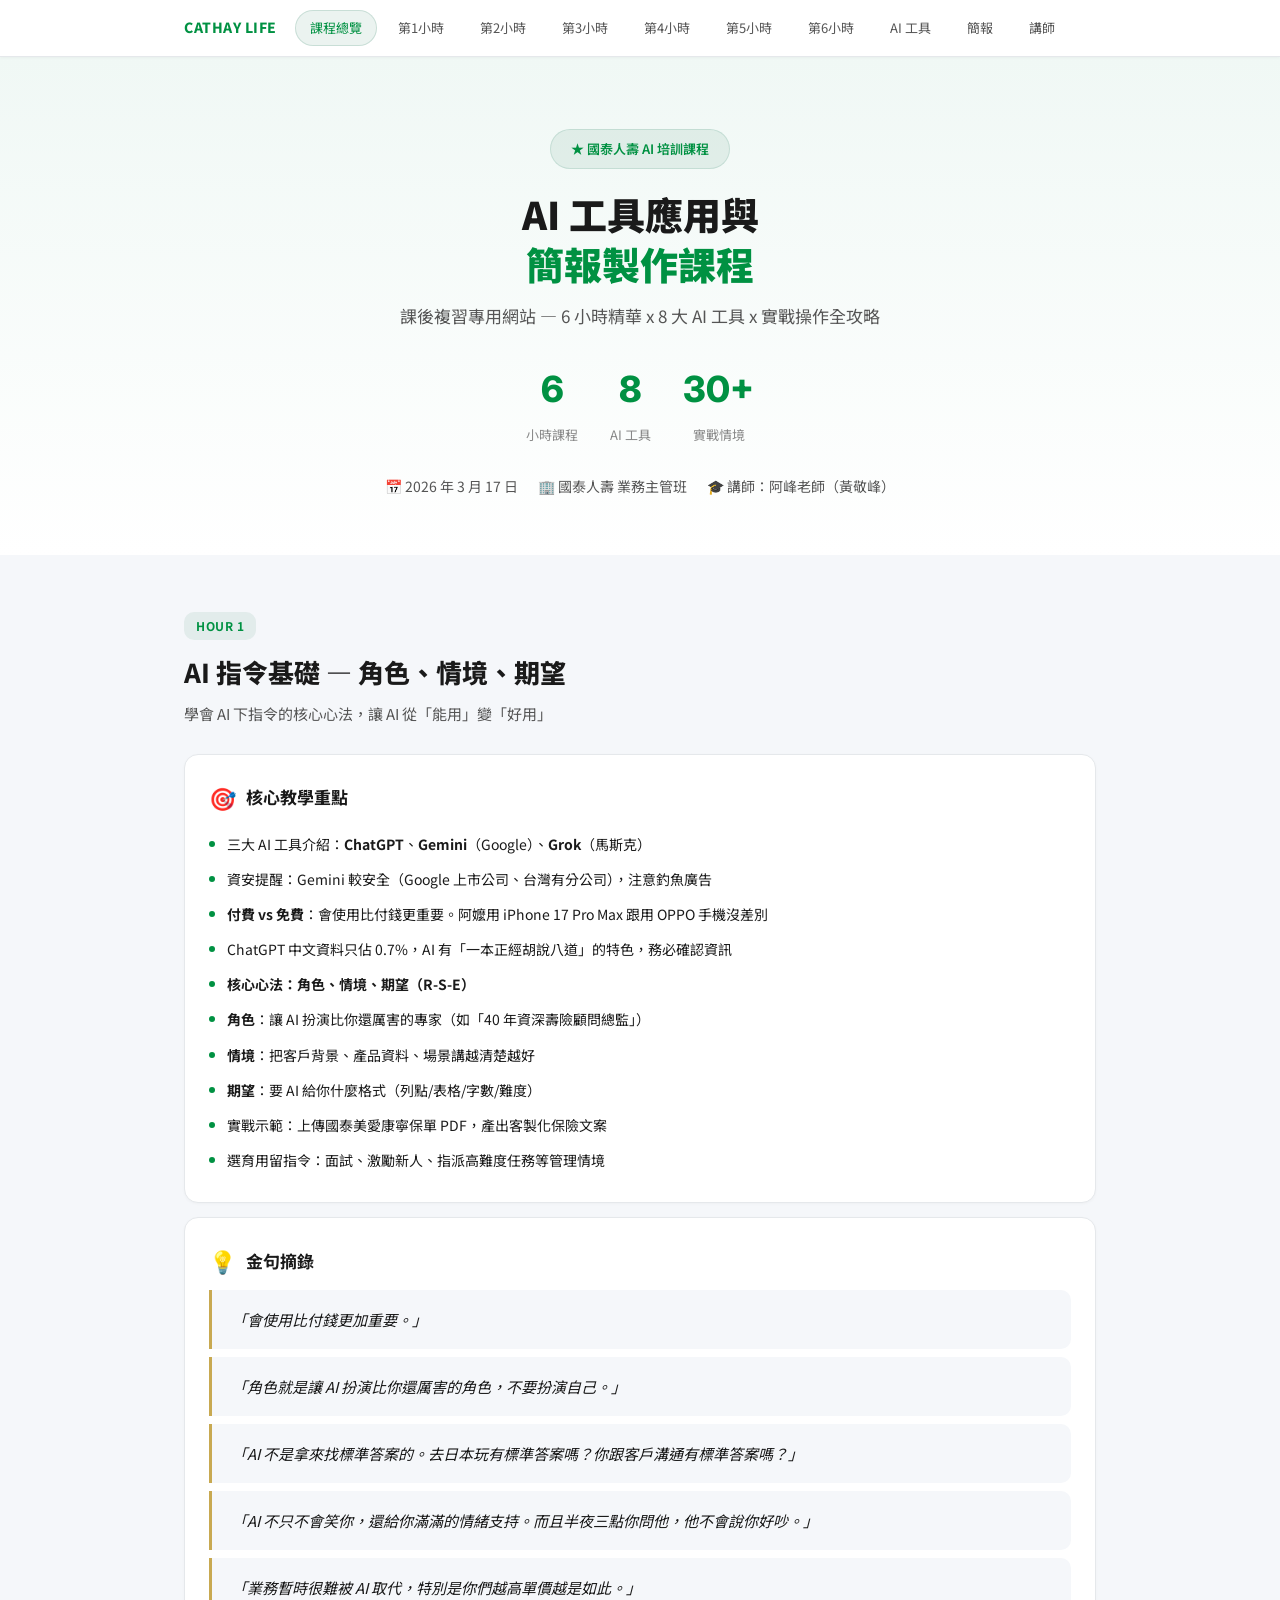
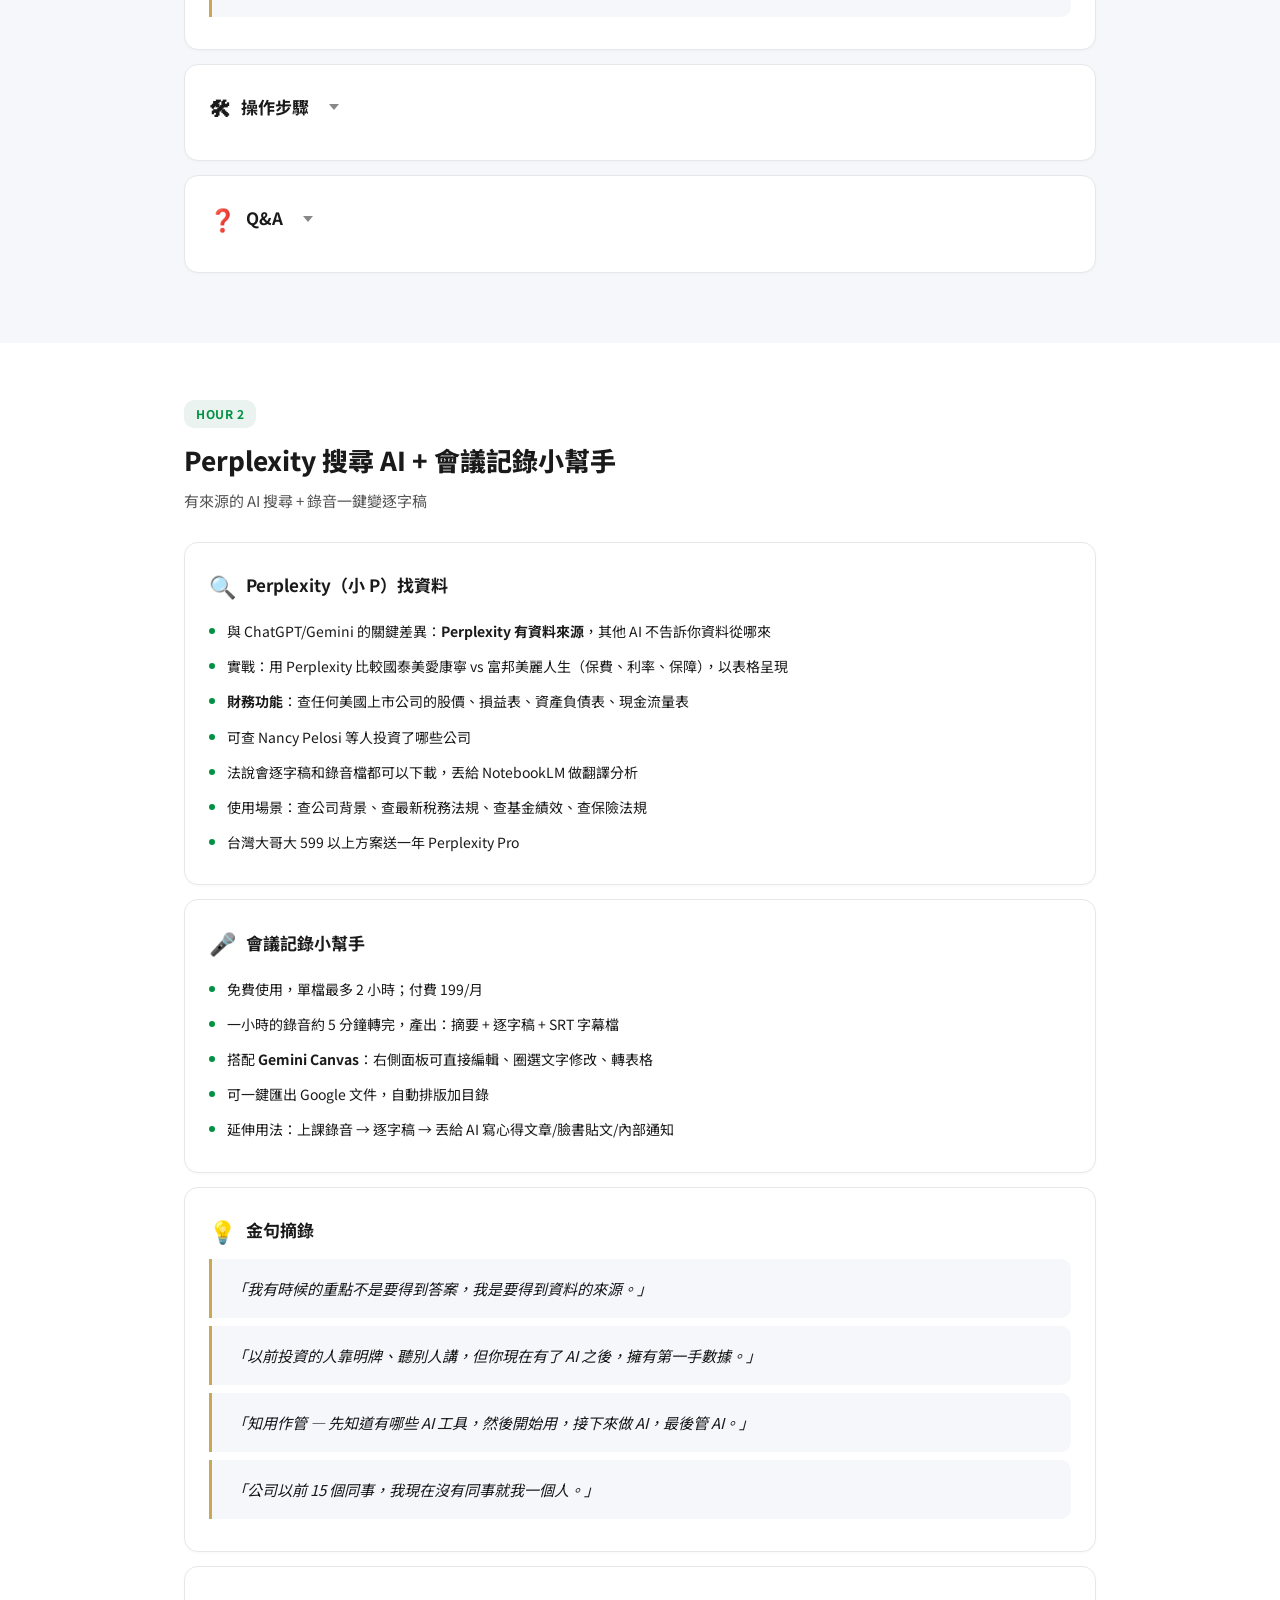
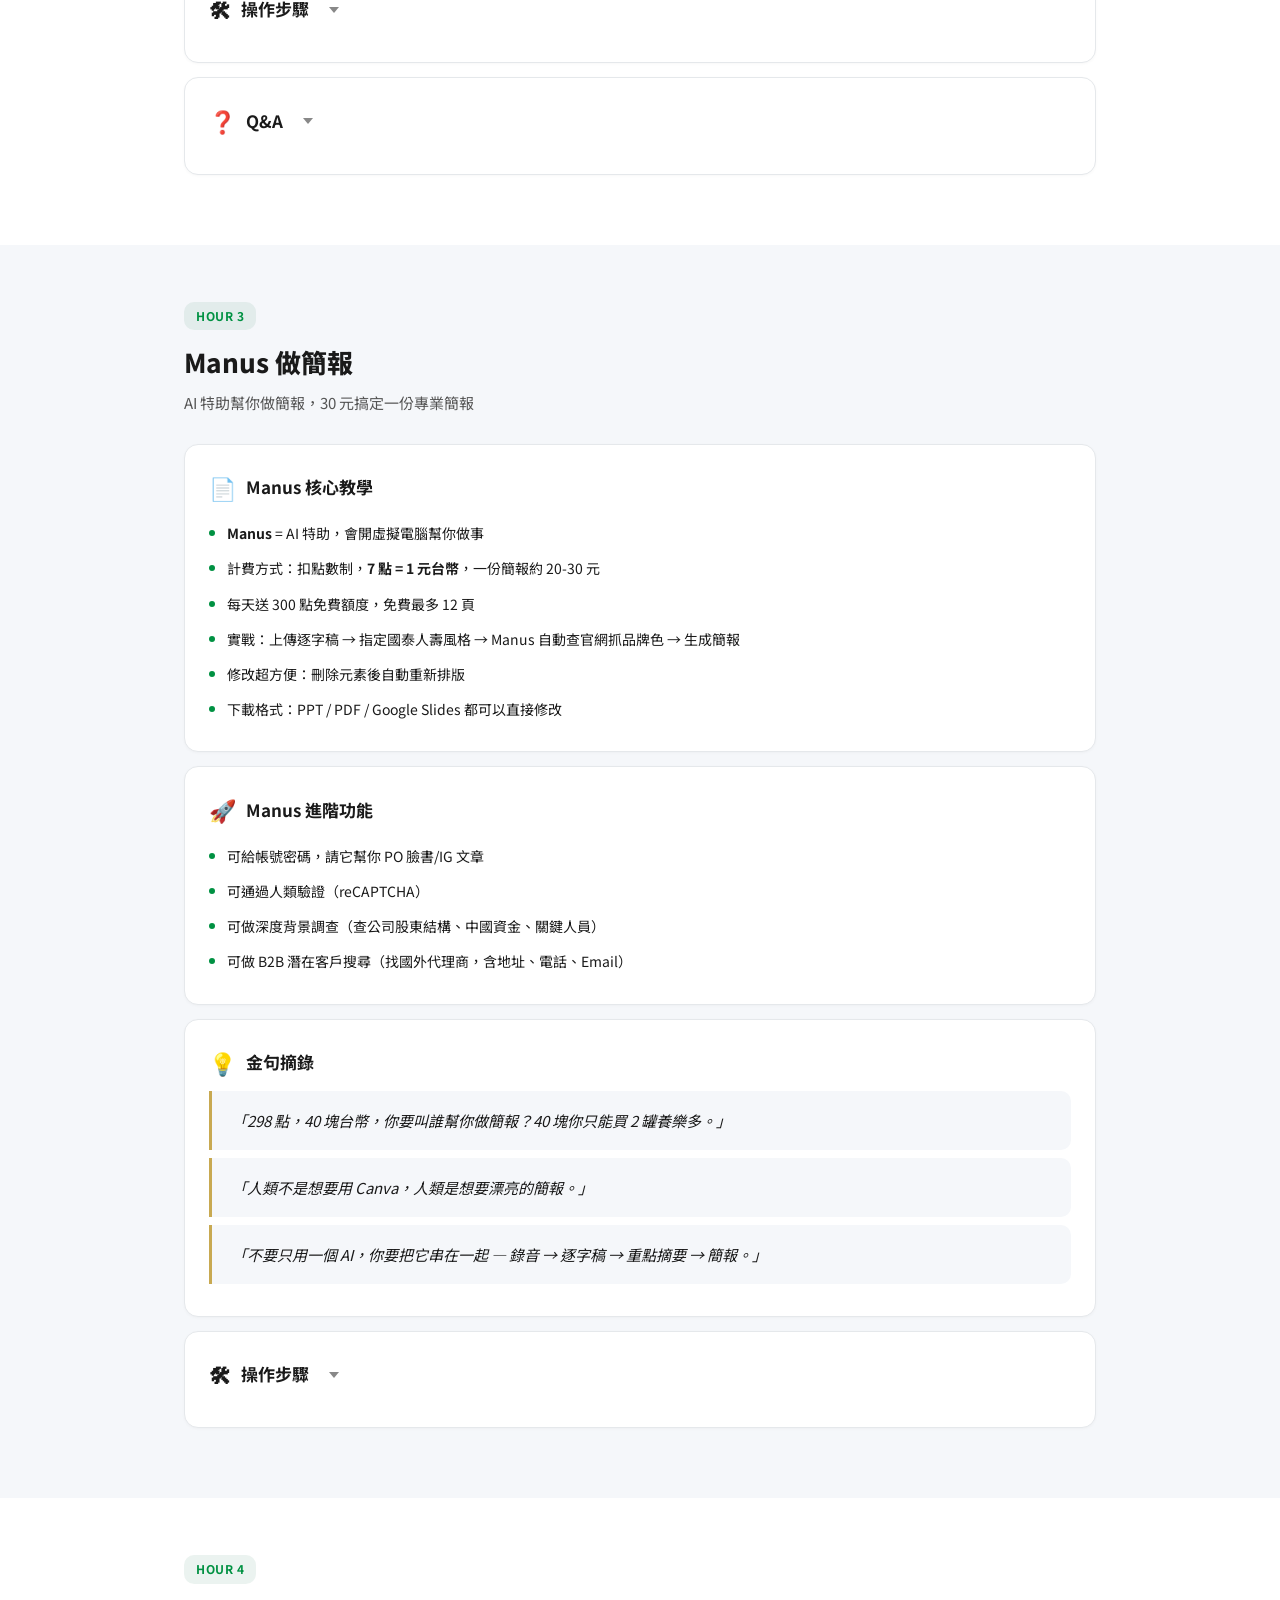
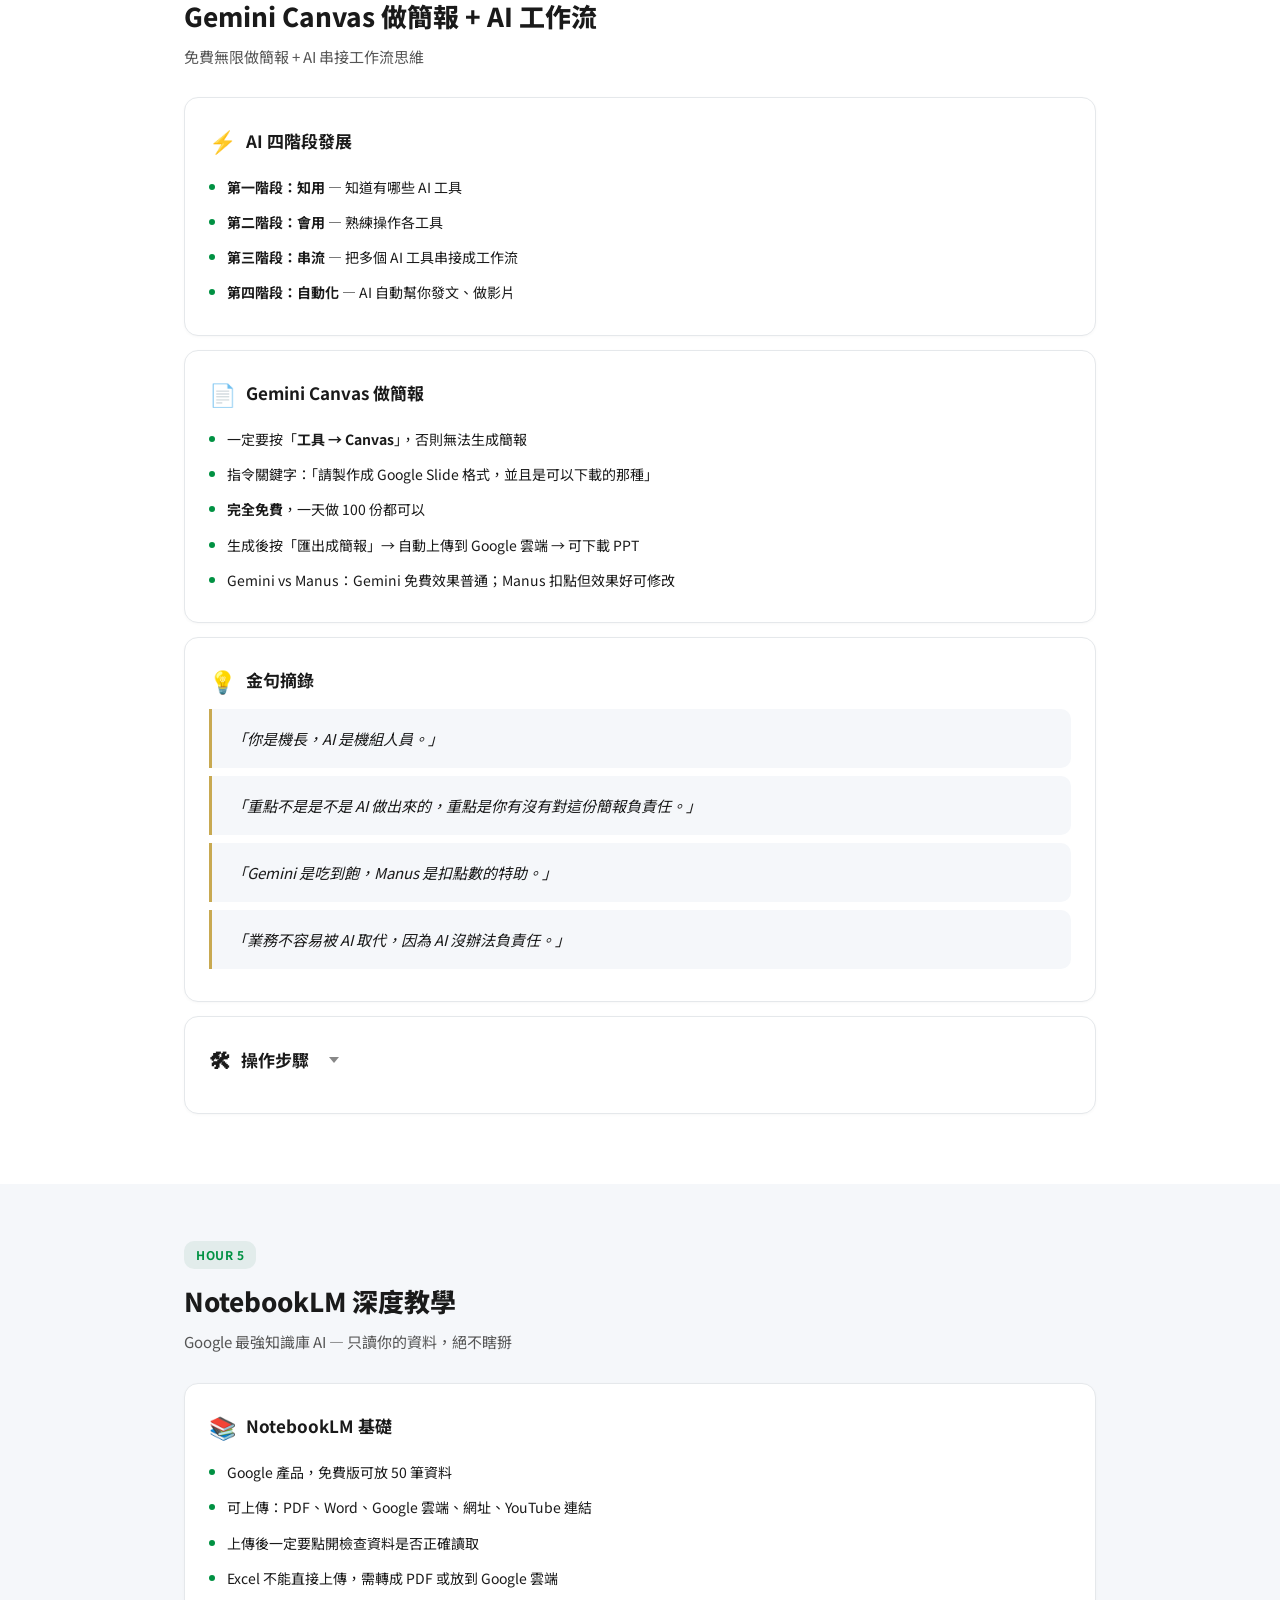
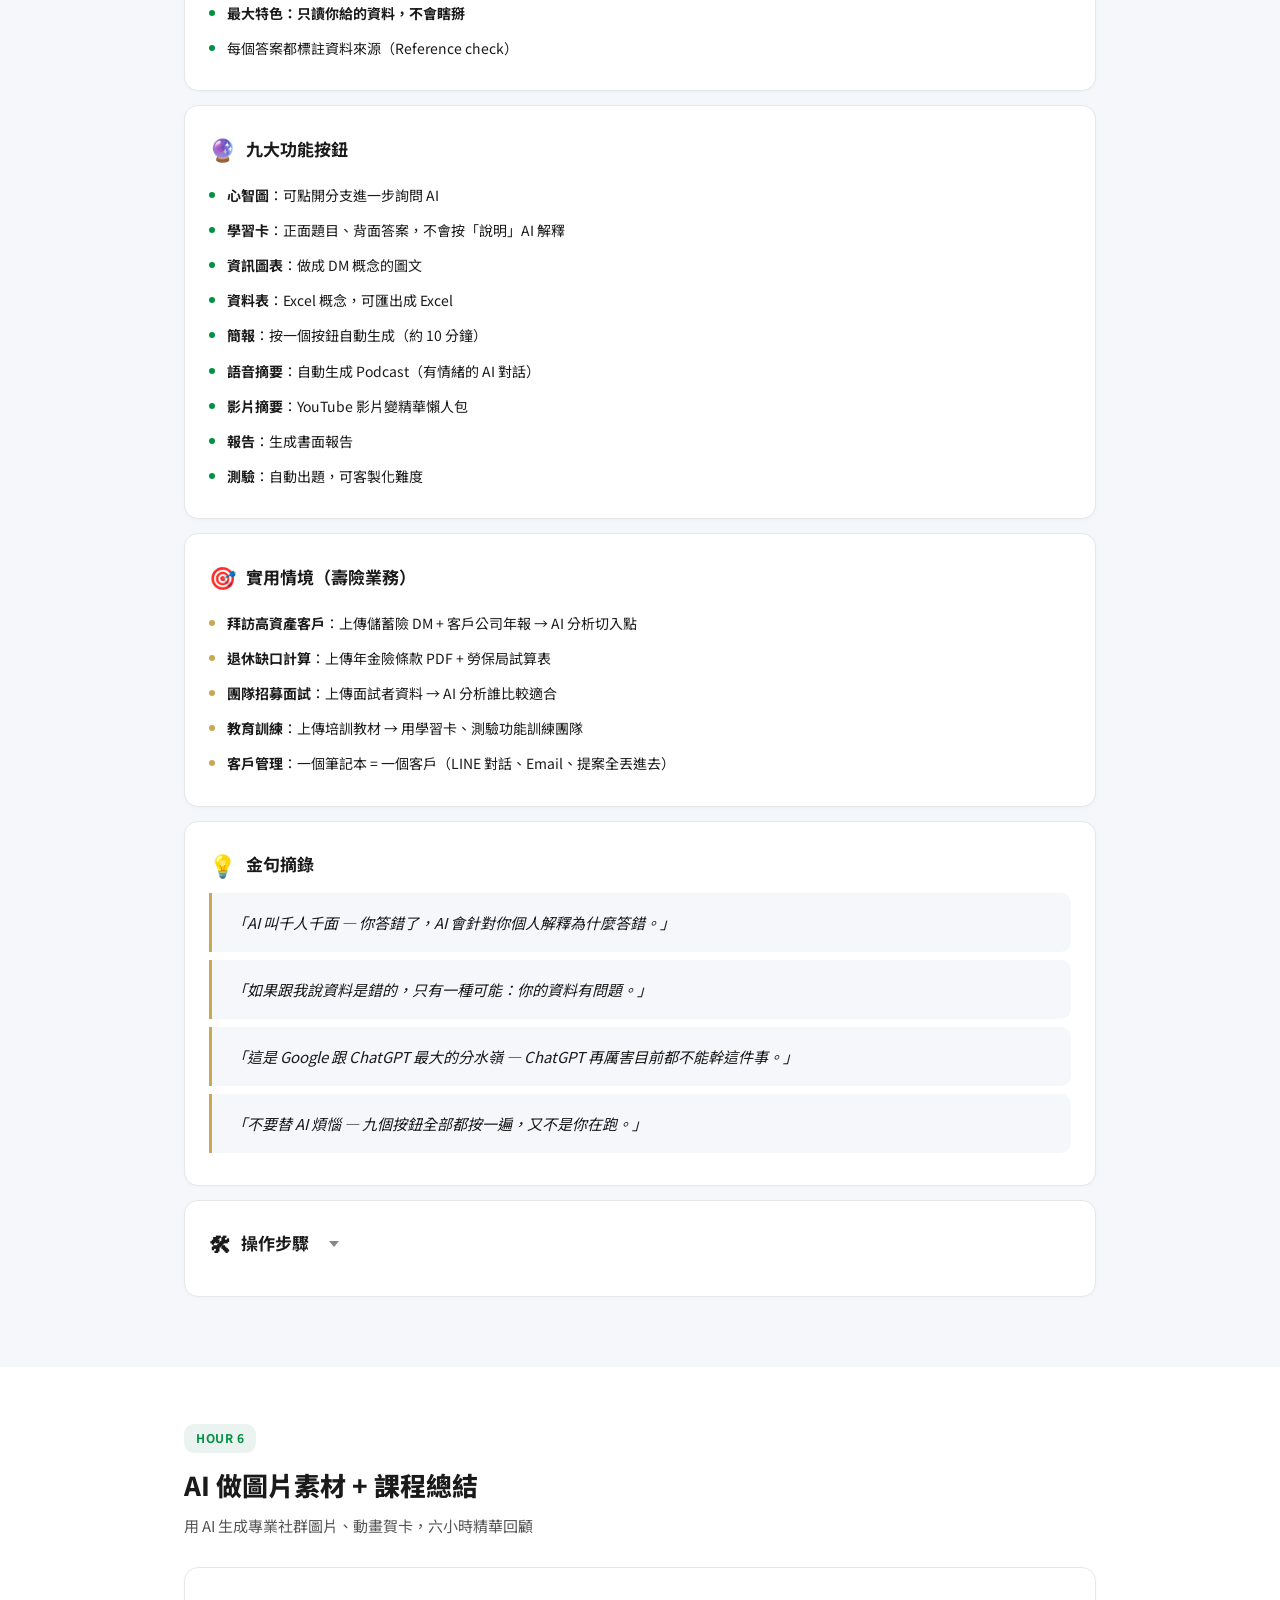
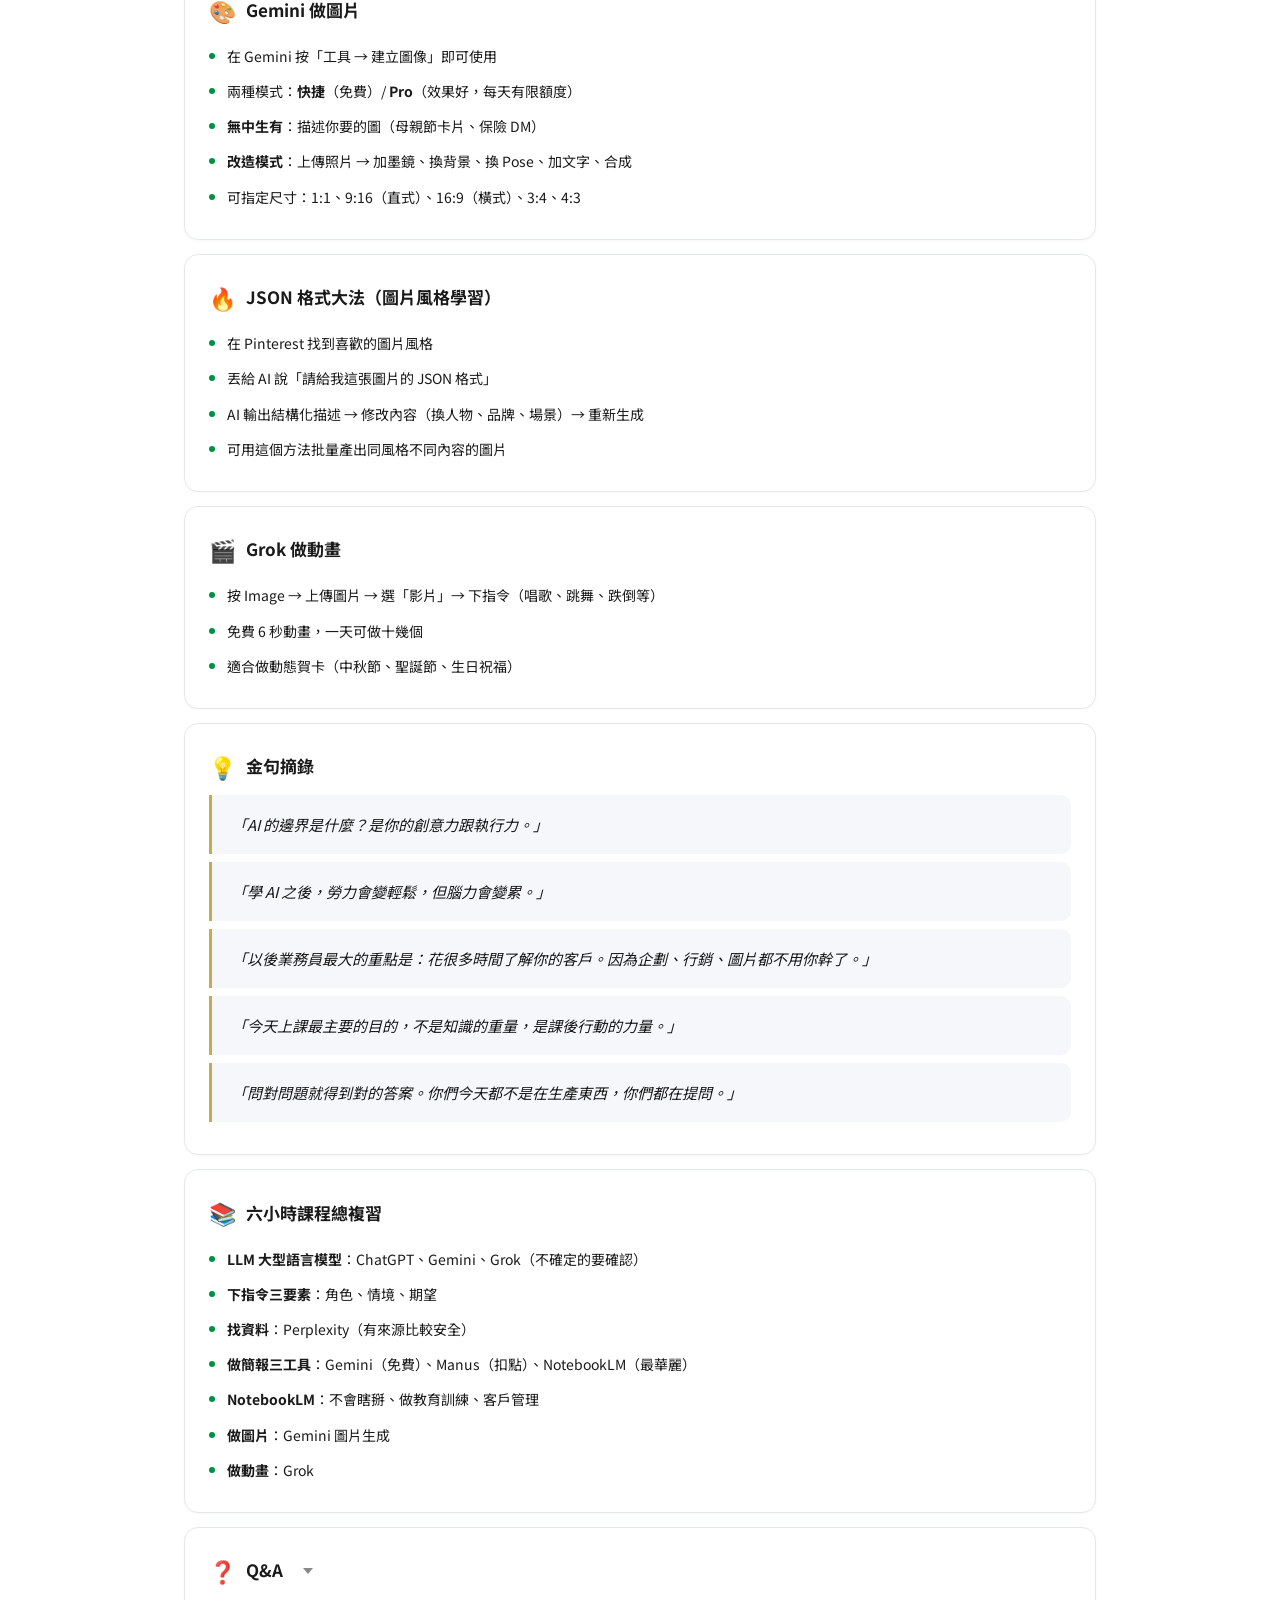
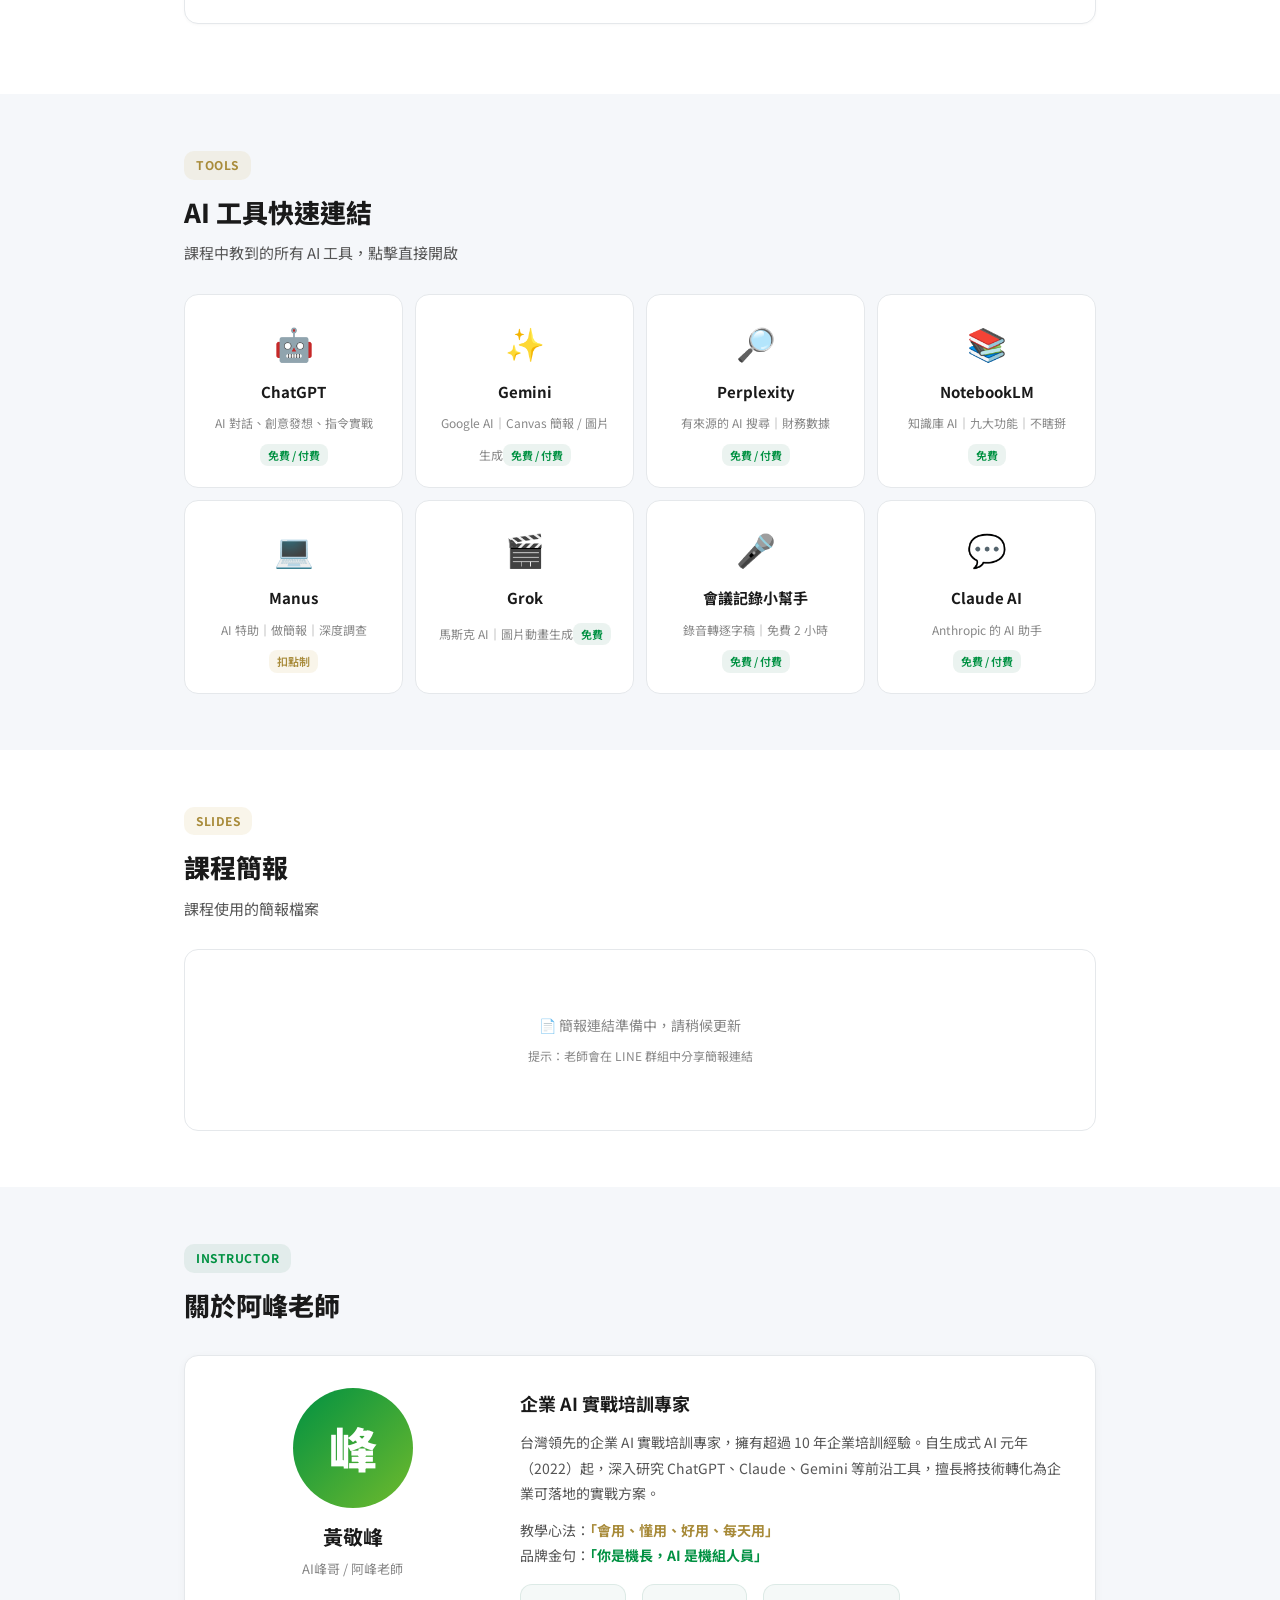
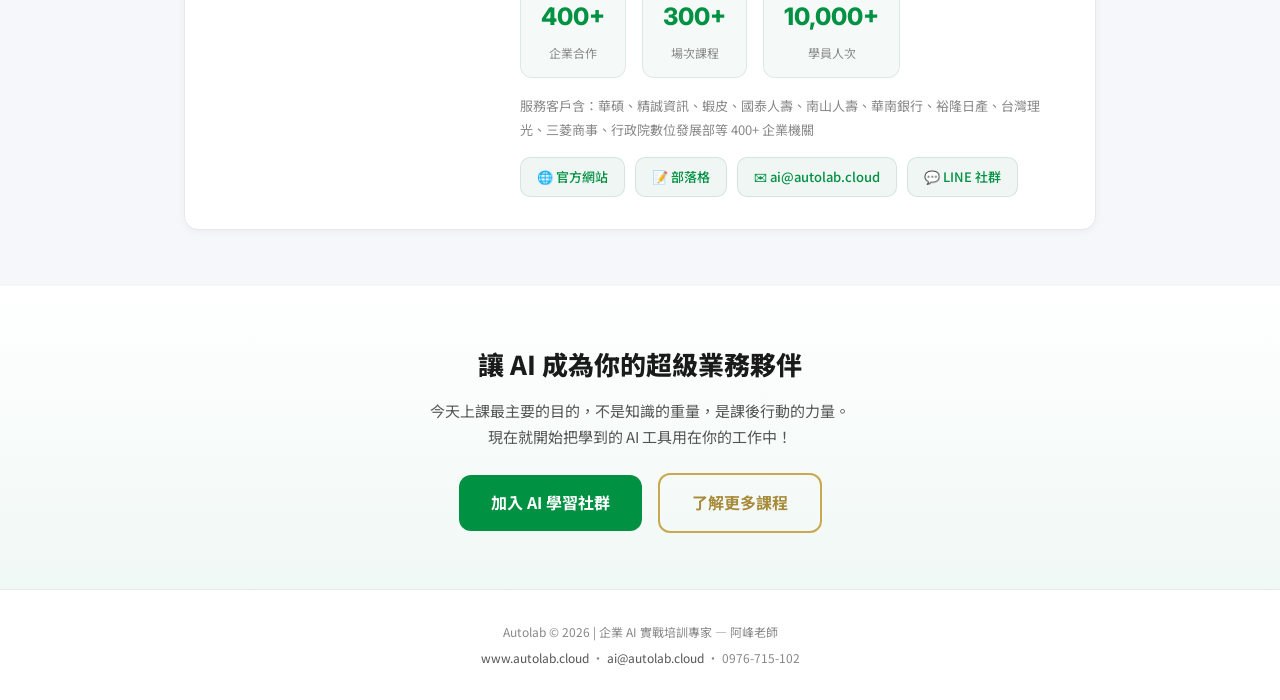
==== commit bc53150b: "修正國泰人壽品牌色為官方正確色碼 #009142 Co-Authored-By: Claude Opus 4.6 (1M context) <noreply@anthropic.com>" ====
--- a/course-review-0317/index.html
+++ b/course-review-0317/index.html
@@ -10,7 +10,7 @@
 <style>
 /* === Cathay Life Brand Colors === */
 :root{
-  --green:#006848;--green-light:#008C5E;--green-dark:#004D35;
+  --green:#009142;--green-light:#6FBA2C;--green-dark:#007035;
   --gold:#C8A951;--gold-light:#D4BB6E;--gold-dark:#A88B3A;
   --bg:#FFFFFF;--bg-alt:#F5F7FA;--bg-card:#FFFFFF;
   --text:#1A1A1A;--text-sec:#555555;--text-light:#888888;
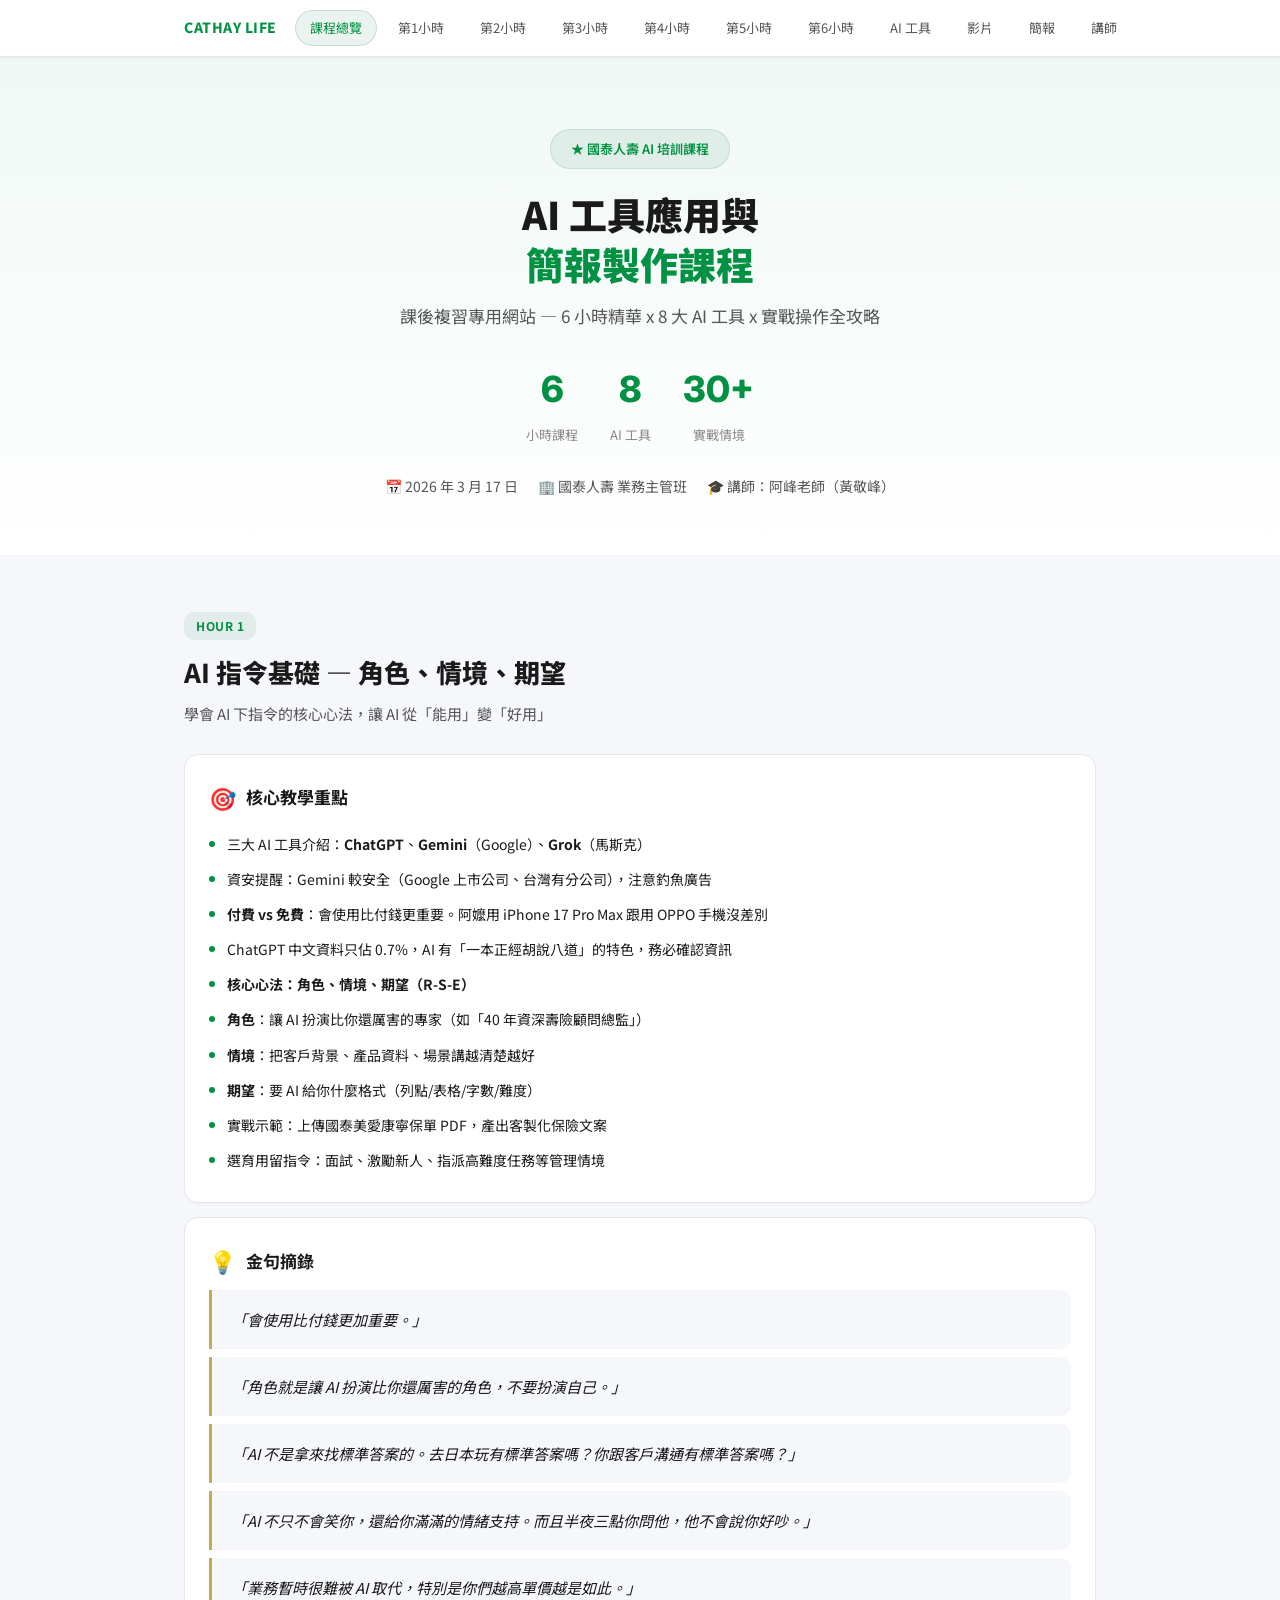
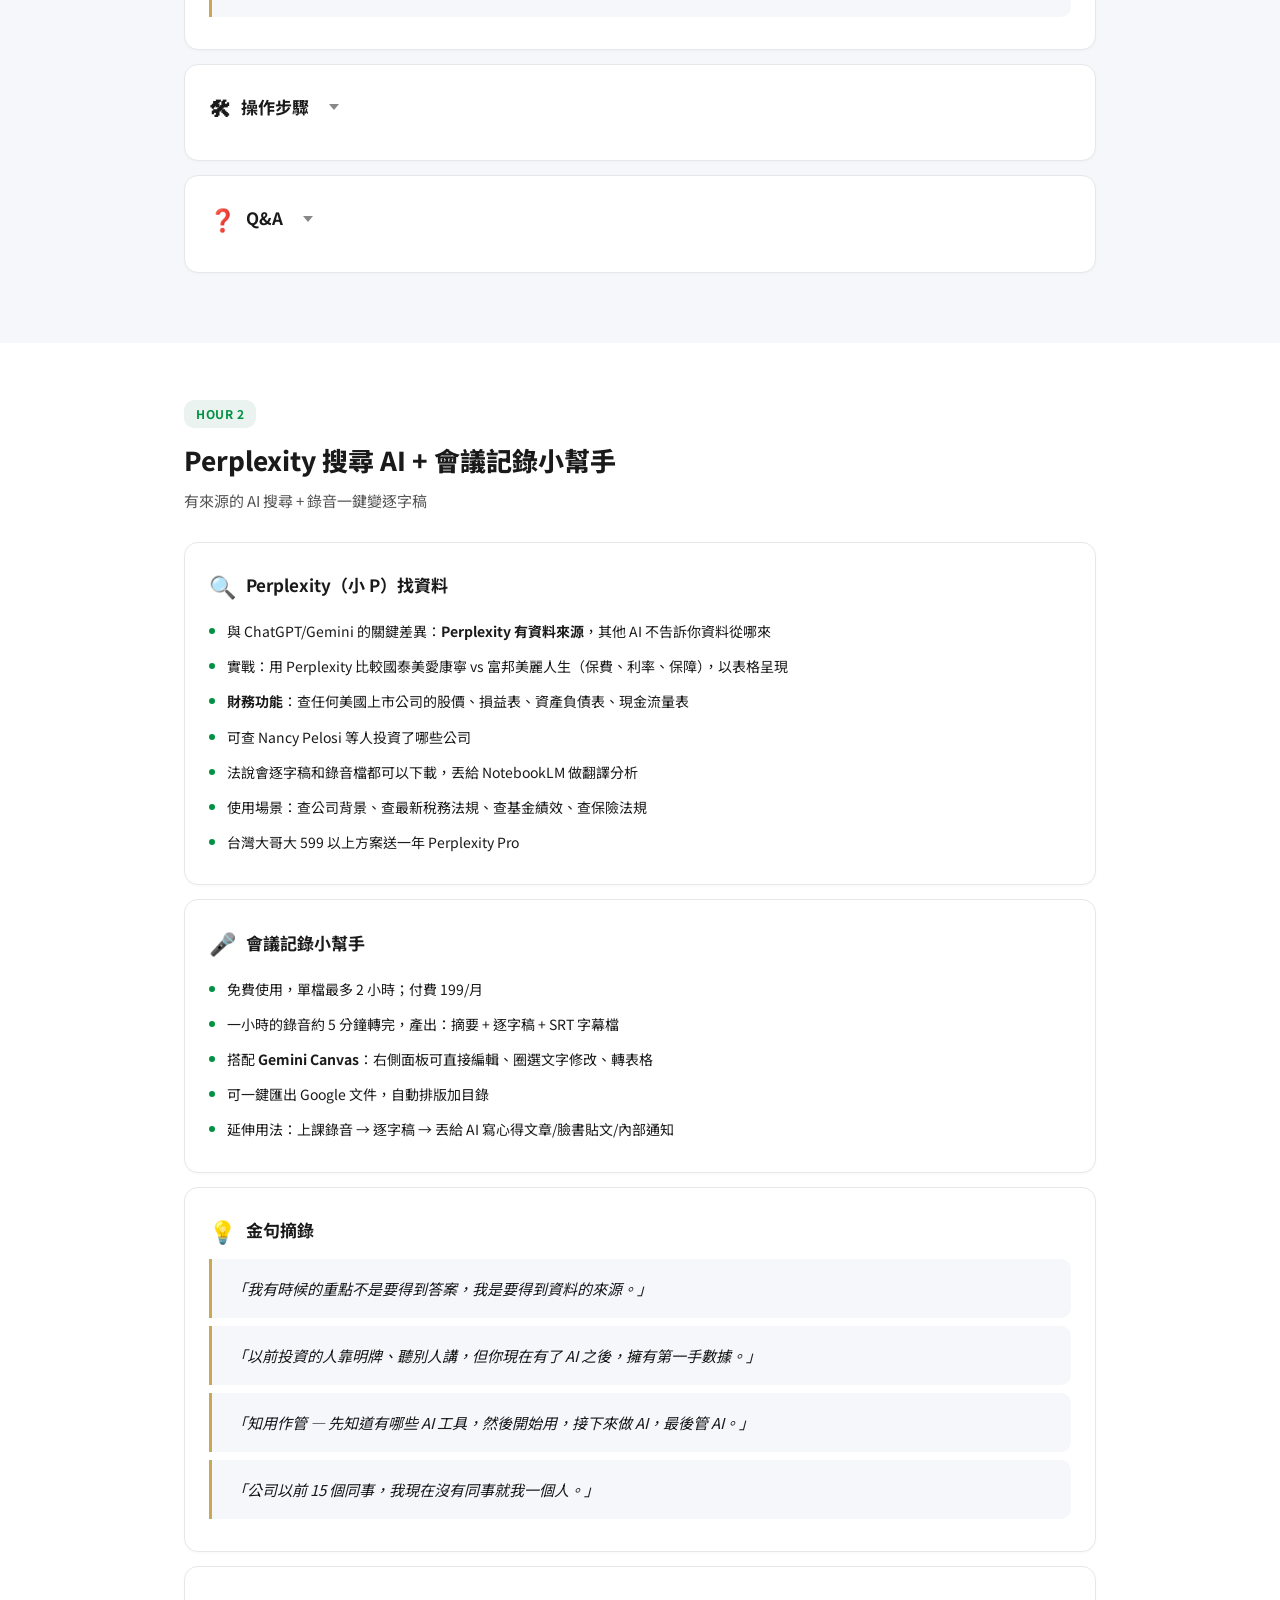
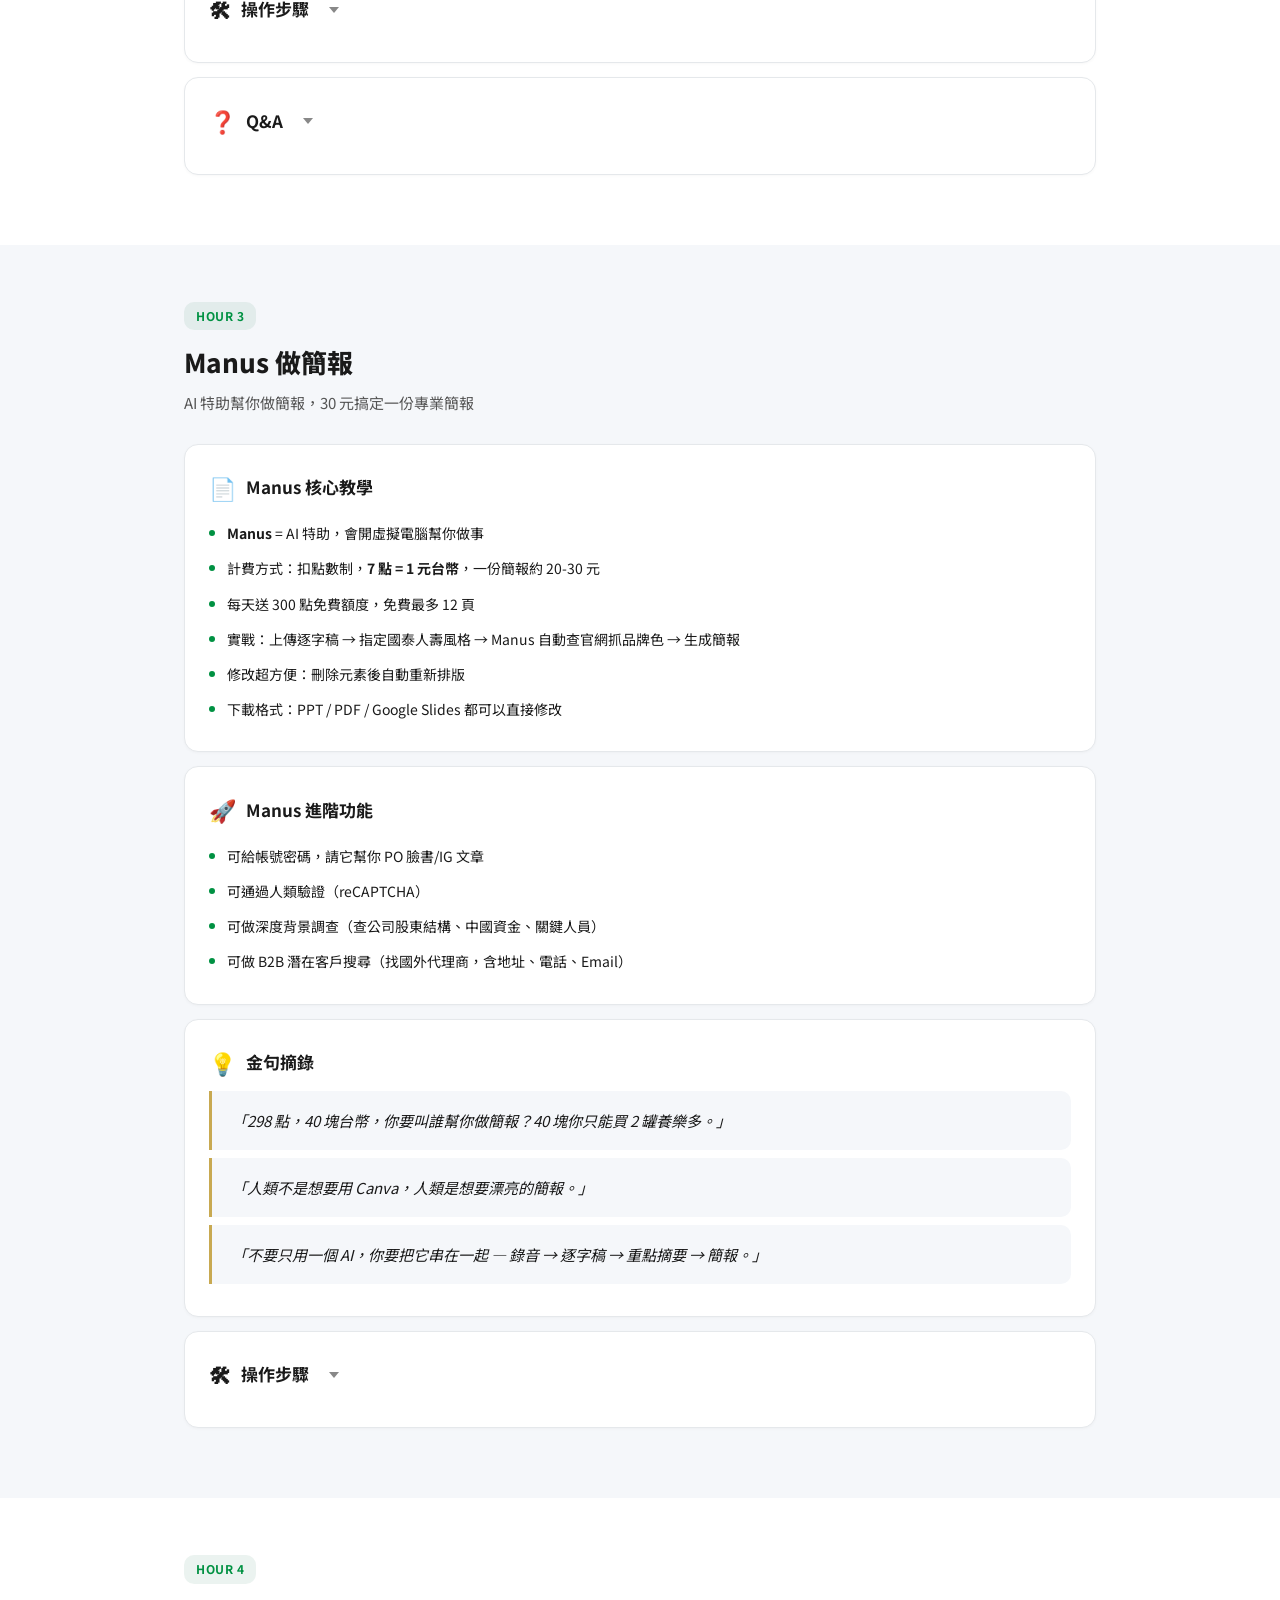
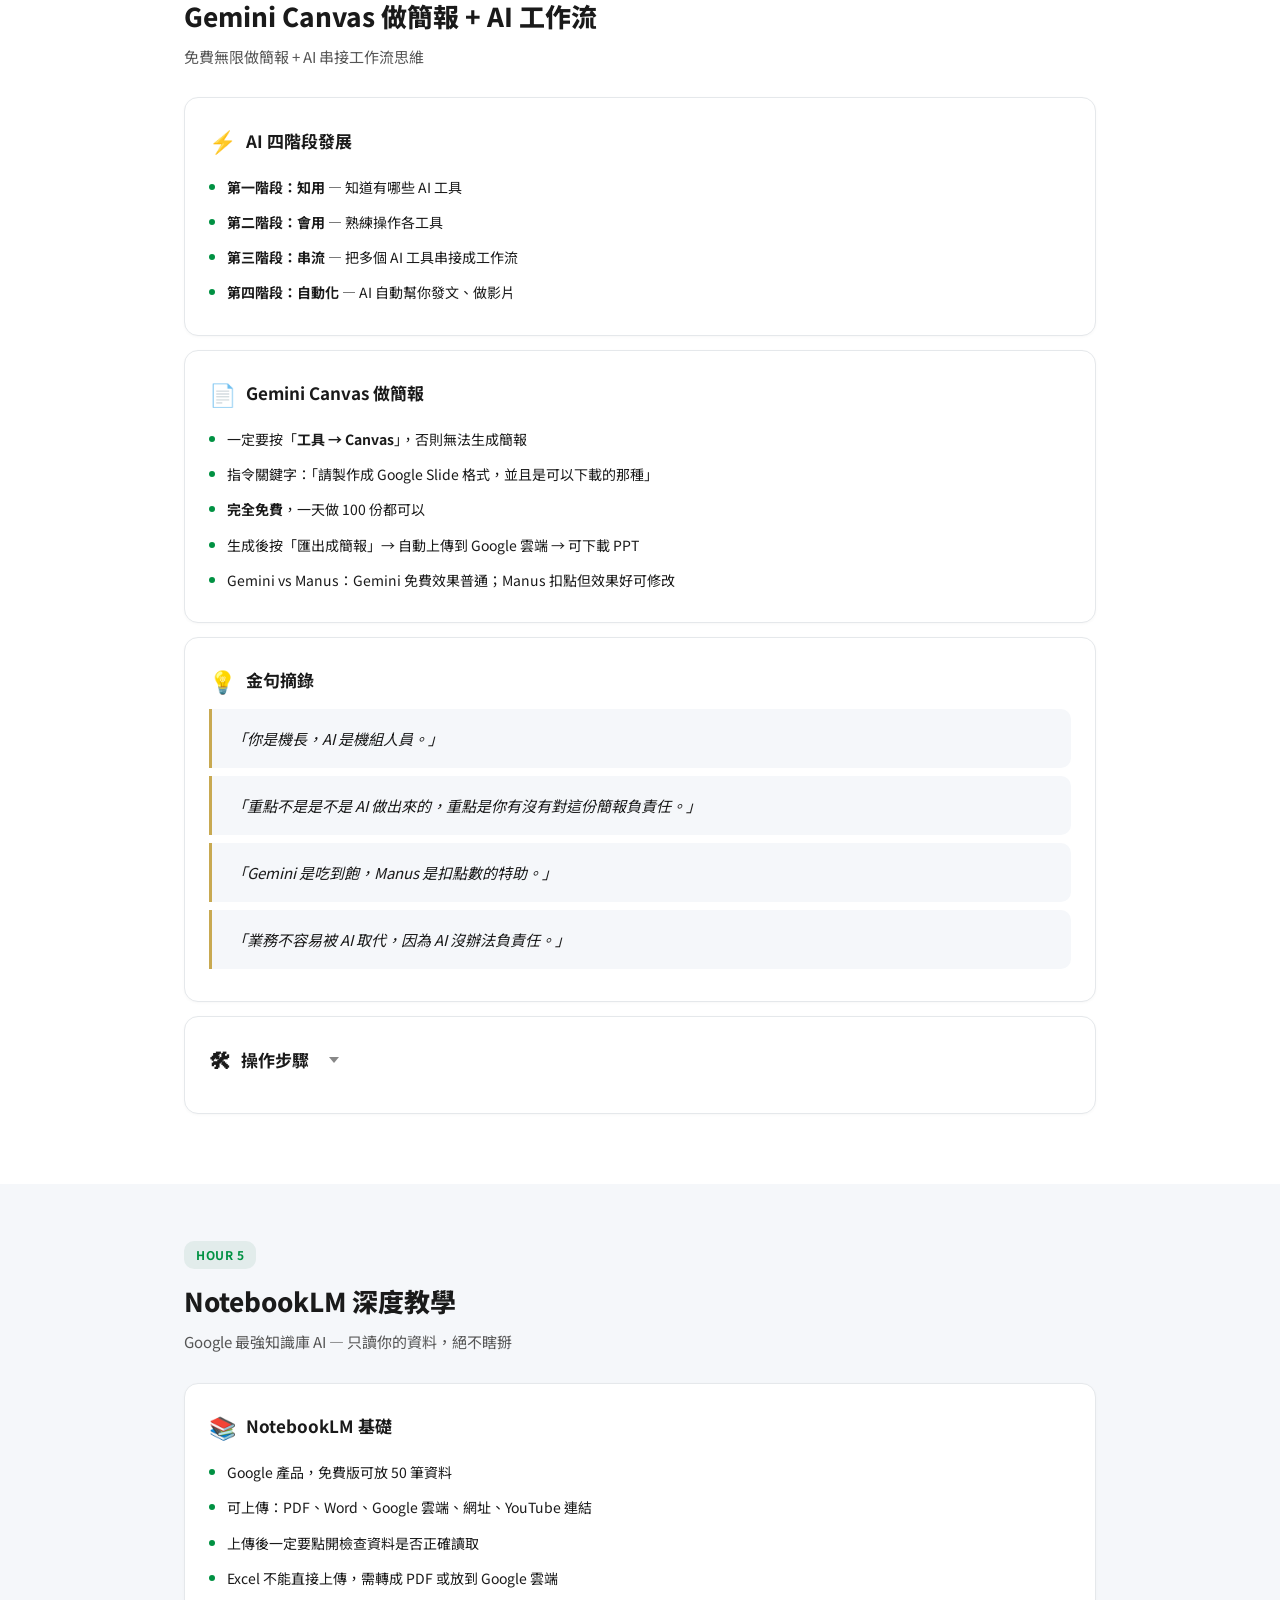
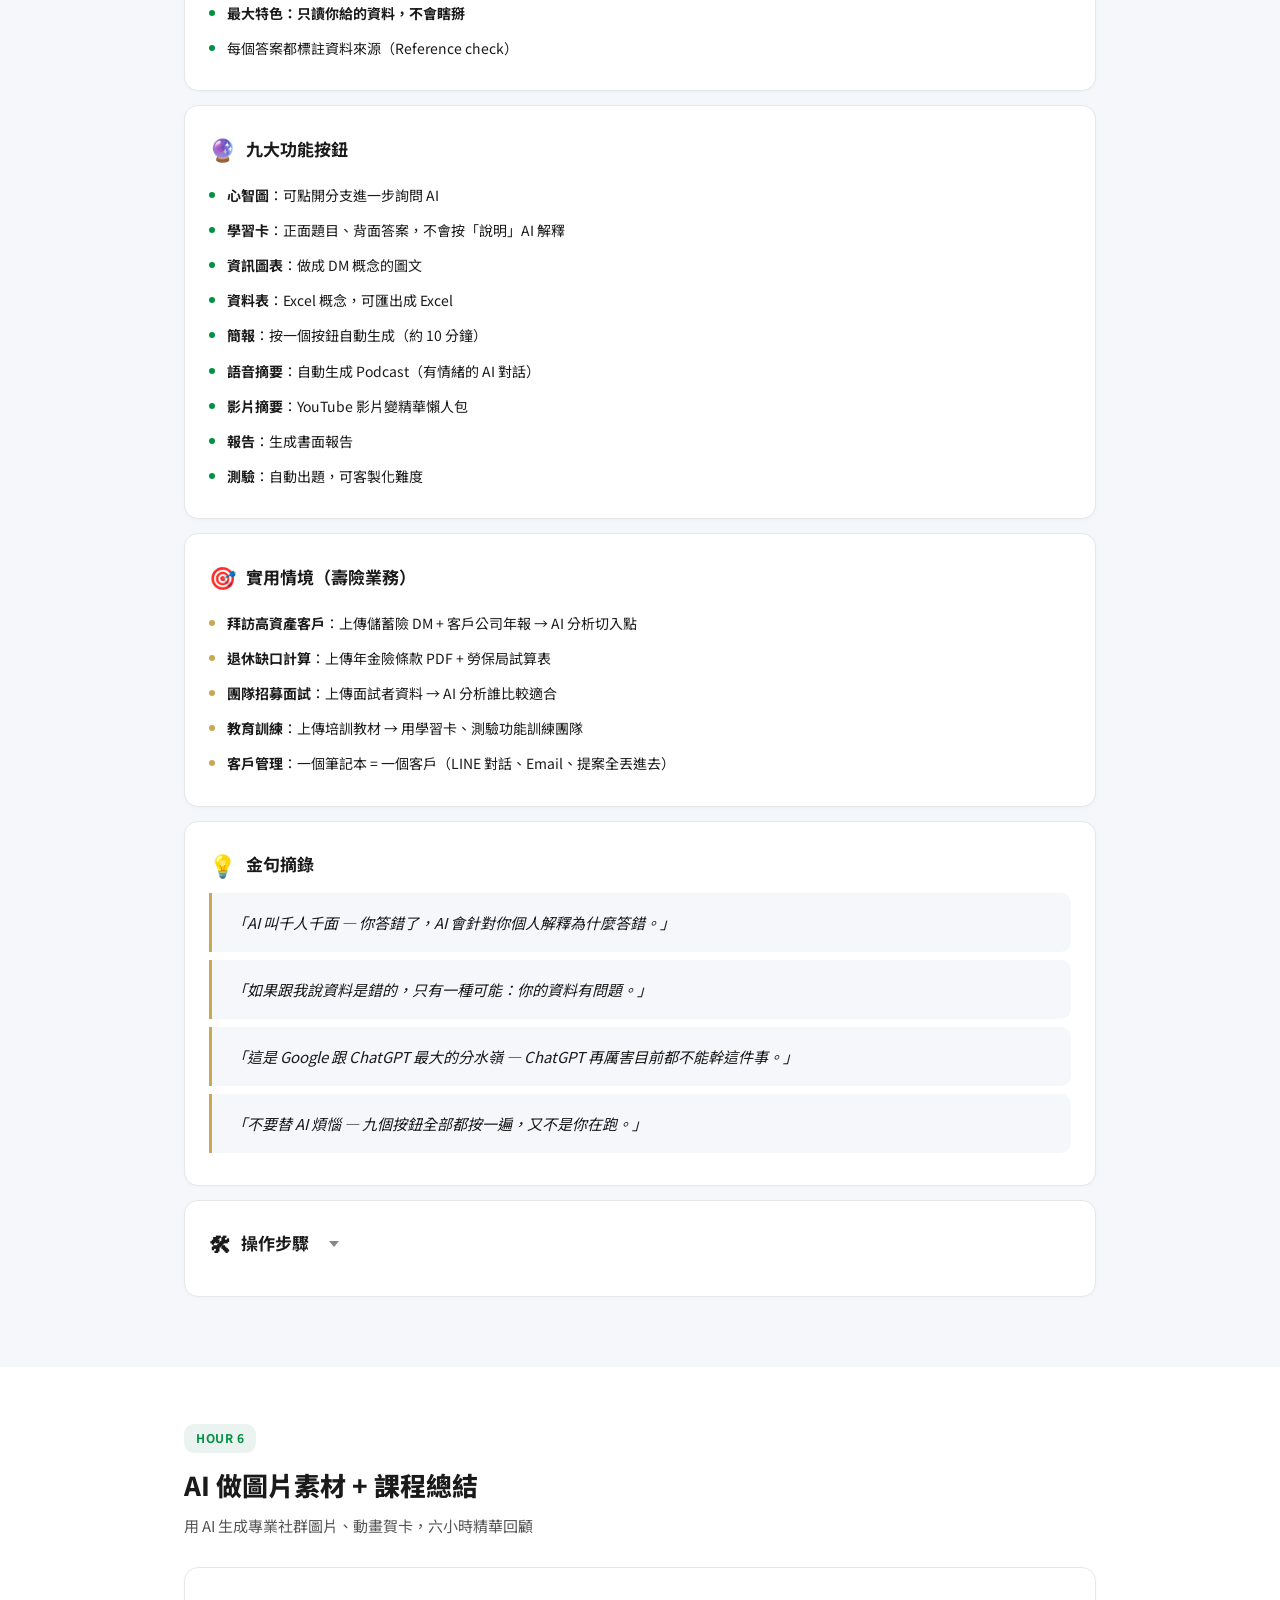
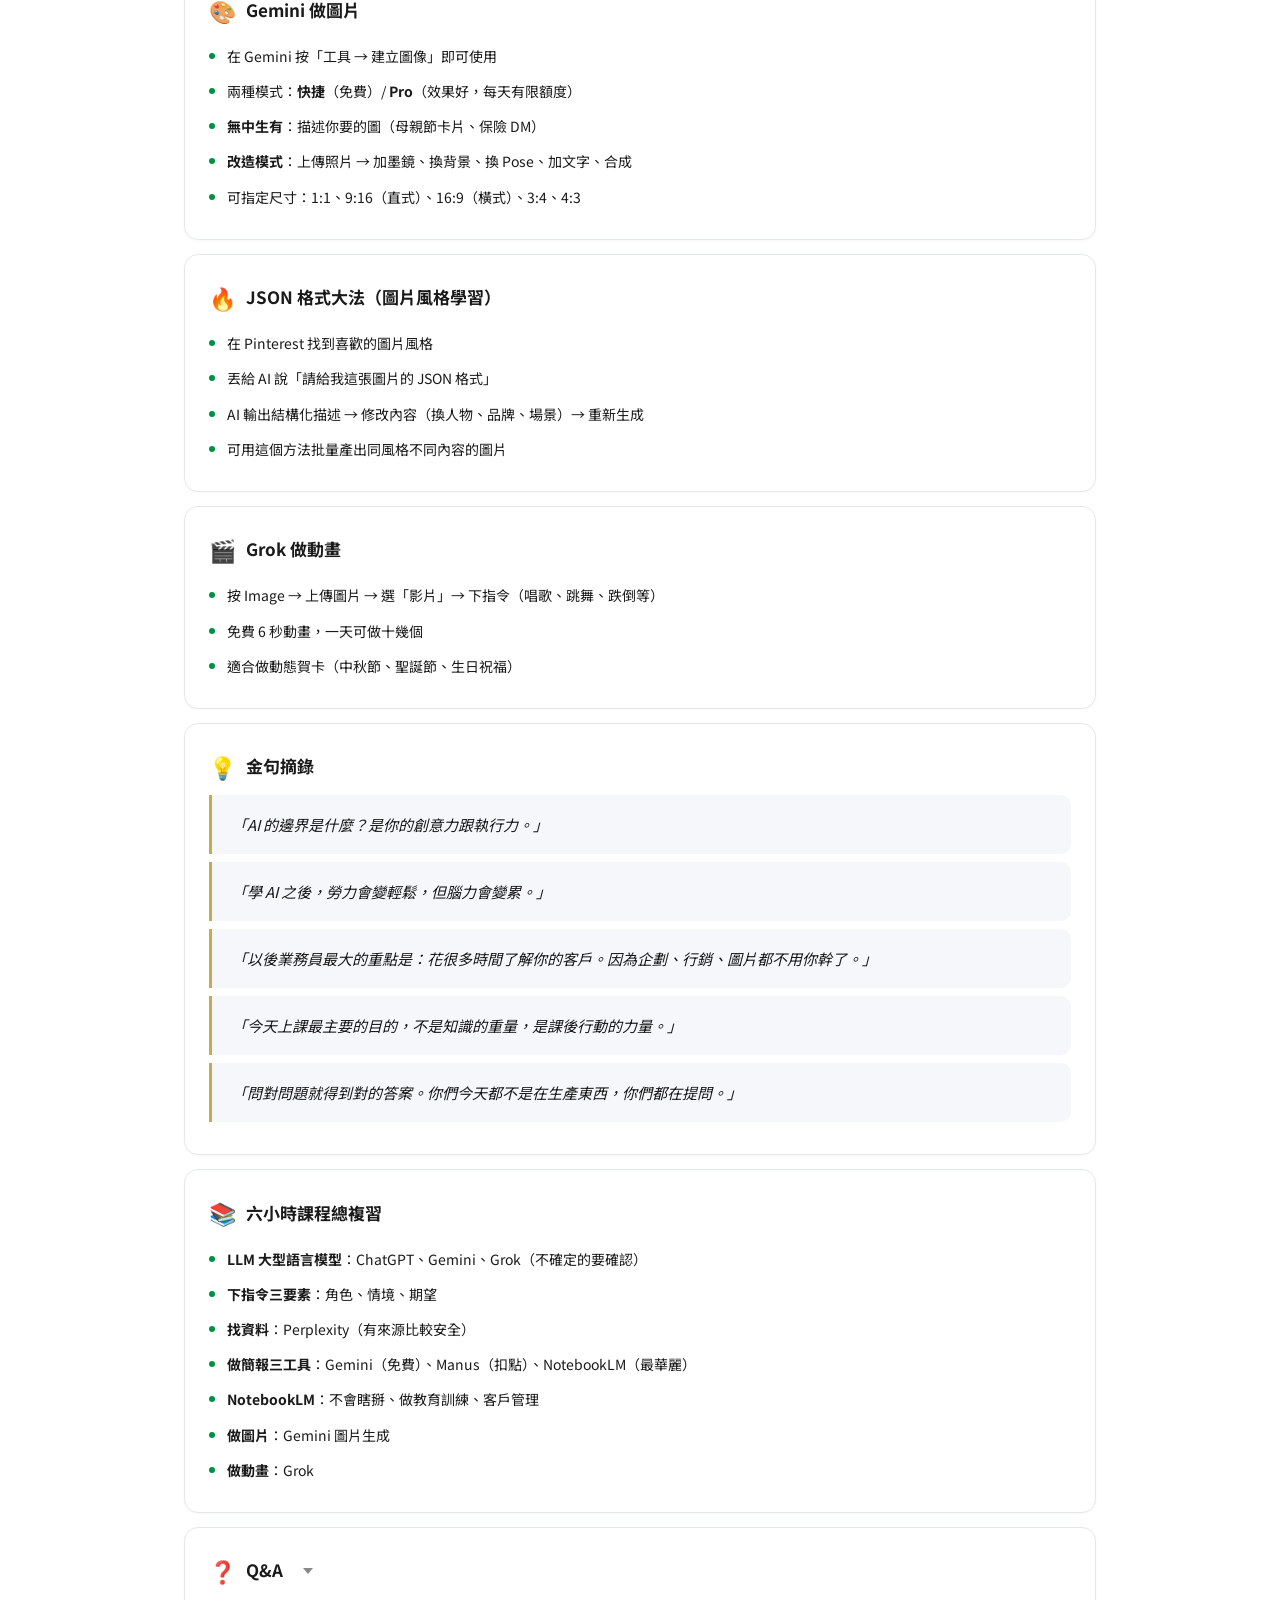
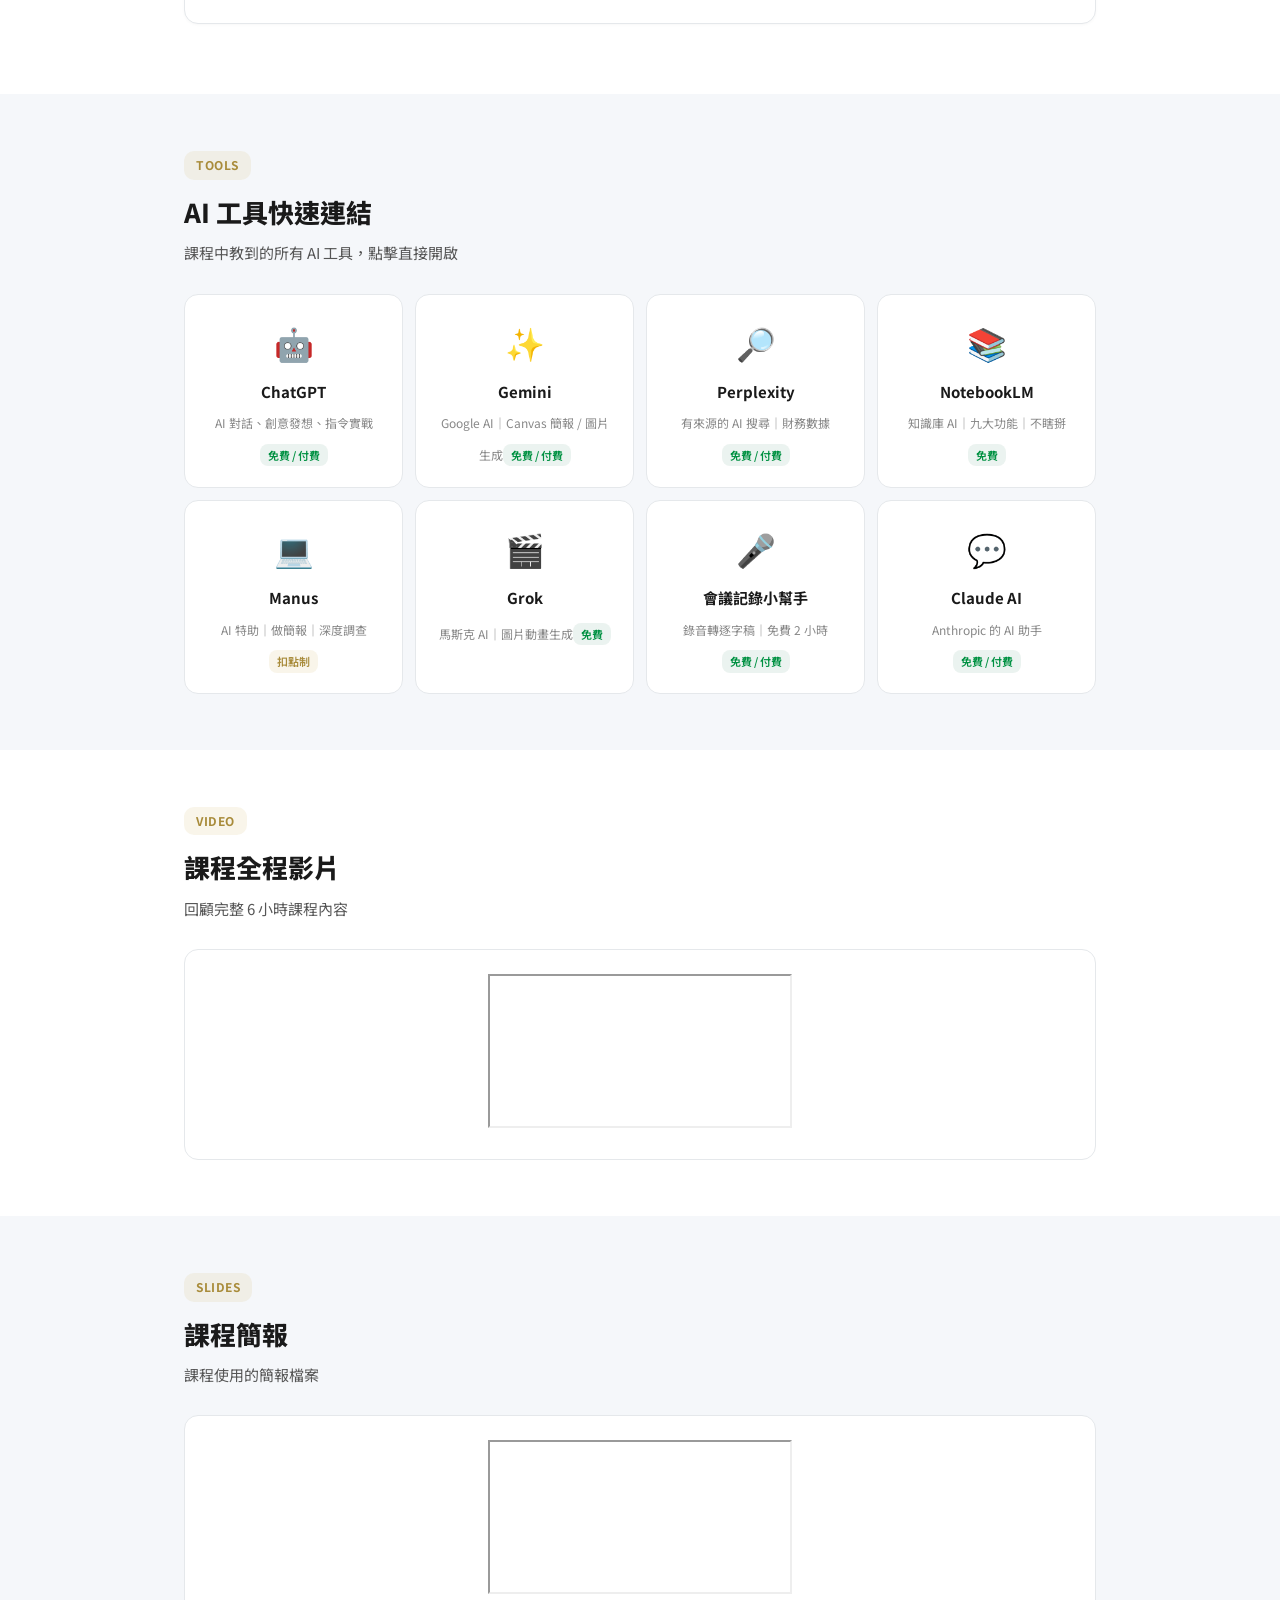
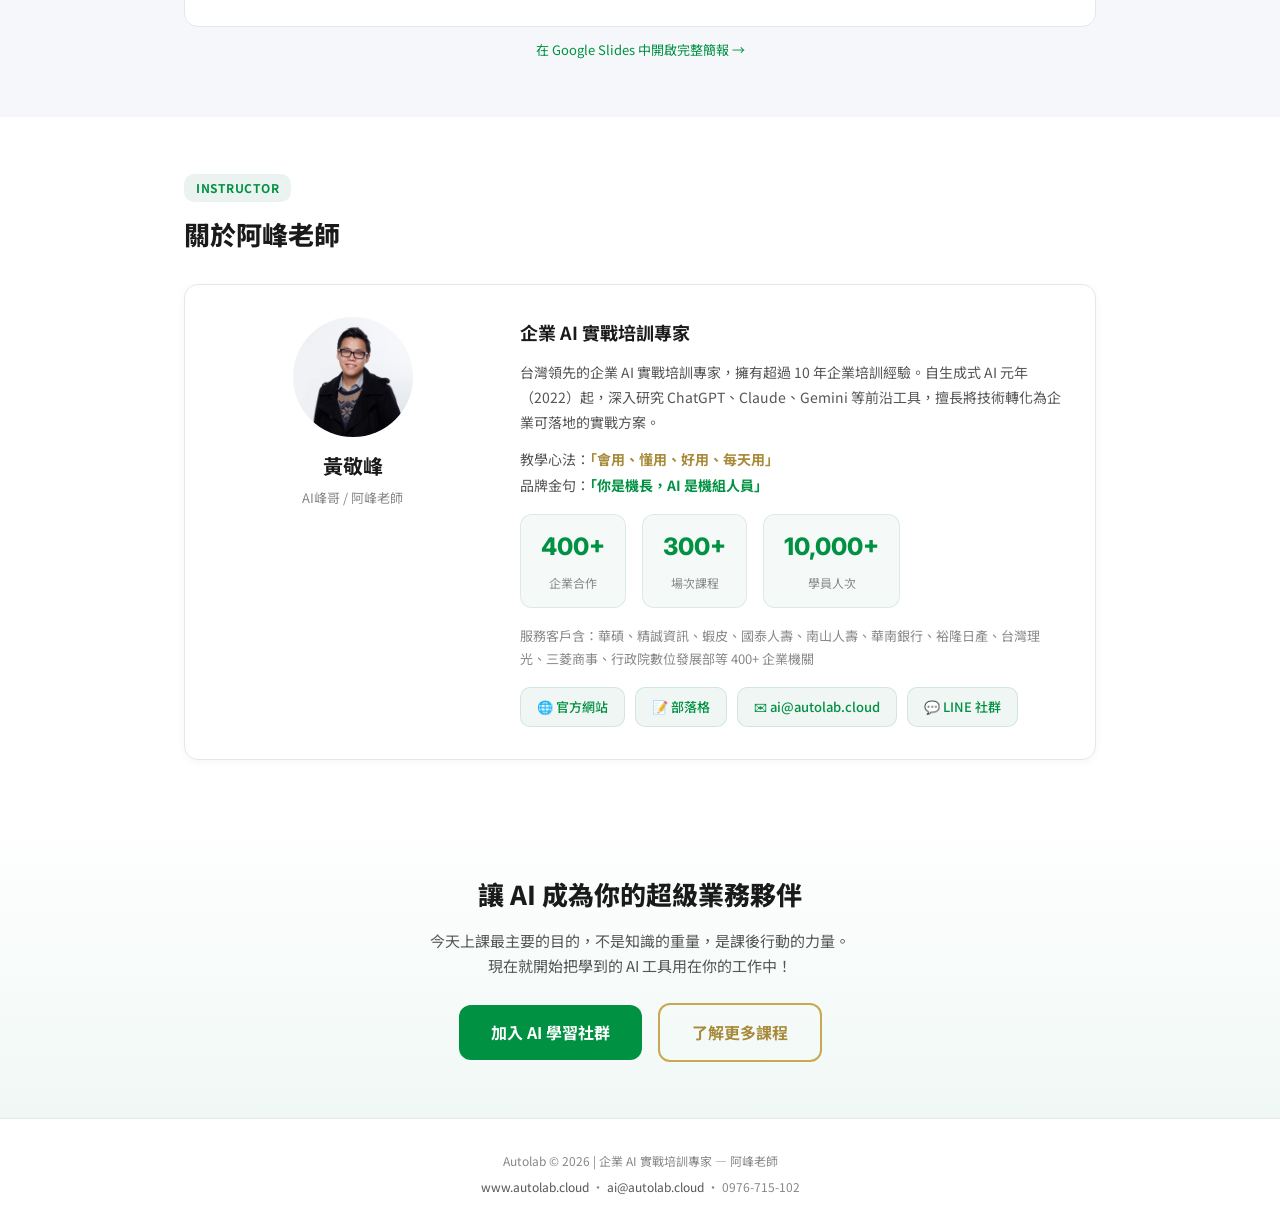
==== commit 0d4f5de6: "加入講師照片、課程簡報嵌入、YouTube 全程影片 - 講師介紹改用真實照片取代文字 avatar - 嵌入 Google Slides 簡報（可直接在網頁瀏覽） - 嵌入 YouTube 全程課程" ====
--- a/course-review-0317/index.html
+++ b/course-review-0317/index.html
@@ -101,7 +101,8 @@
 /* === Teacher === */
 .teacher-card{display:grid;grid-template-columns:1fr 2fr;gap:32px;background:var(--bg-card);border-radius:14px;border:1px solid var(--border);padding:32px;align-items:start;box-shadow:0 2px 8px rgba(0,0,0,0.04);}
 .teacher-avatar{text-align:center;}
-.teacher-avatar .avatar-circle{width:120px;height:120px;border-radius:50%;background:linear-gradient(135deg,var(--green),var(--green-light));display:flex;align-items:center;justify-content:center;font-size:48px;margin:0 auto 12px;color:#fff;font-weight:900;}
+.teacher-avatar .avatar-circle{width:120px;height:120px;border-radius:50%;background:linear-gradient(135deg,var(--green),var(--green-light));display:flex;align-items:center;justify-content:center;font-size:48px;margin:0 auto 12px;color:#fff;font-weight:900;overflow:hidden;}
+.teacher-avatar .avatar-circle img{width:100%;height:100%;object-fit:cover;}
 .teacher-avatar .name{font-size:20px;font-weight:700;color:var(--text);}
 .teacher-avatar .title{font-size:13px;color:var(--text-light);margin-top:4px;}
 .teacher-info h3{font-size:18px;font-weight:700;color:var(--text);margin-bottom:12px;}
@@ -165,6 +166,7 @@
     <a class="nav-item" href="#hour5" data-nav>第5小時</a>
     <a class="nav-item" href="#hour6" data-nav>第6小時</a>
     <a class="nav-item" href="#tools" data-nav>AI 工具</a>
+    <a class="nav-item" href="#video" data-nav>影片</a>
     <a class="nav-item" href="#slides" data-nav>簡報</a>
     <a class="nav-item" href="#teacher" data-nav>講師</a>
   </div>
@@ -477,6 +479,20 @@
   </div>
 </section>
 
+<!-- ==================== 課程影片 ==================== -->
+<section class="section" id="video">
+  <div class="container">
+    <div class="section-header">
+      <span class="section-badge tools">VIDEO</span>
+      <h2>課程全程影片</h2>
+      <p class="section-desc">回顧完整 6 小時課程內容</p>
+    </div>
+    <div class="slide-embed">
+      <iframe src="https://www.youtube.com/embed/hLb4lzQVG6I" allowfullscreen></iframe>
+    </div>
+  </div>
+</section>
+
 <!-- ==================== 簡報 ==================== -->
 <section class="section" id="slides">
   <div class="container">
@@ -486,8 +502,9 @@
       <p class="section-desc">課程使用的簡報檔案</p>
     </div>
     <div class="slide-embed">
-      <div class="placeholder">&#128196; 簡報連結準備中，請稍候更新<br><span style="font-size:12px;color:var(--text-light);margin-top:8px;display:block;">提示：老師會在 LINE 群組中分享簡報連結</span></div>
-    </div>
+      <iframe src="https://docs.google.com/presentation/d/1arvRa7zpBK6i6erHjA43_Ay8E7lf6tCcusy1CyLyr1g/embed?start=false&loop=false&delayms=3000" allowfullscreen="true" mozallowfullscreen="true" webkitallowfullscreen="true"></iframe>
+    </div>
+    <p style="text-align:center;margin-top:12px;font-size:13px;color:var(--text-light);"><a href="https://docs.google.com/presentation/d/1arvRa7zpBK6i6erHjA43_Ay8E7lf6tCcusy1CyLyr1g/edit" target="_blank" style="color:var(--green);">在 Google Slides 中開啟完整簡報 &rarr;</a></p>
   </div>
 </section>
 
@@ -500,7 +517,7 @@
     </div>
     <div class="teacher-card">
       <div class="teacher-avatar">
-        <div class="avatar-circle">&#23792;</div>
+        <div class="avatar-circle"><img src="instructor.jpg" alt="阿峰老師"></div>
         <div class="name">黃敬峰</div>
         <div class="title">AI峰哥 / 阿峰老師</div>
       </div>
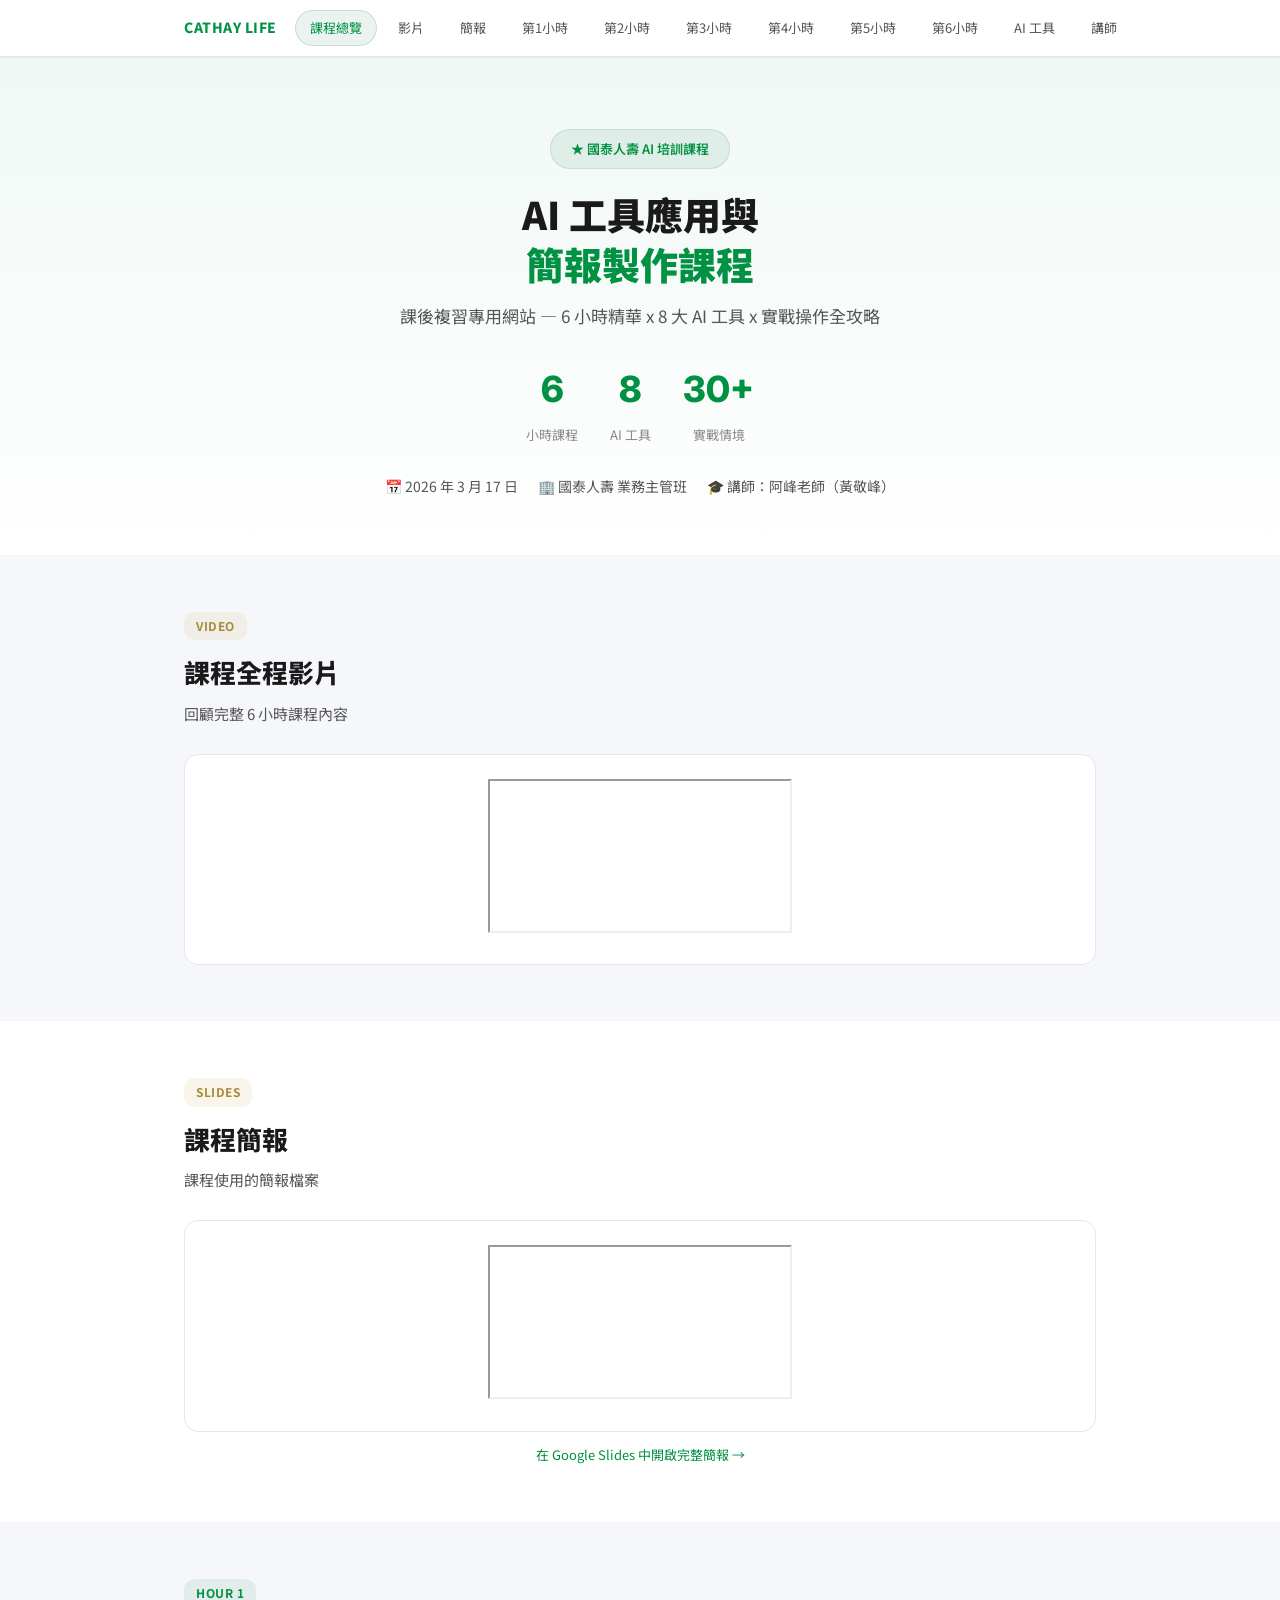
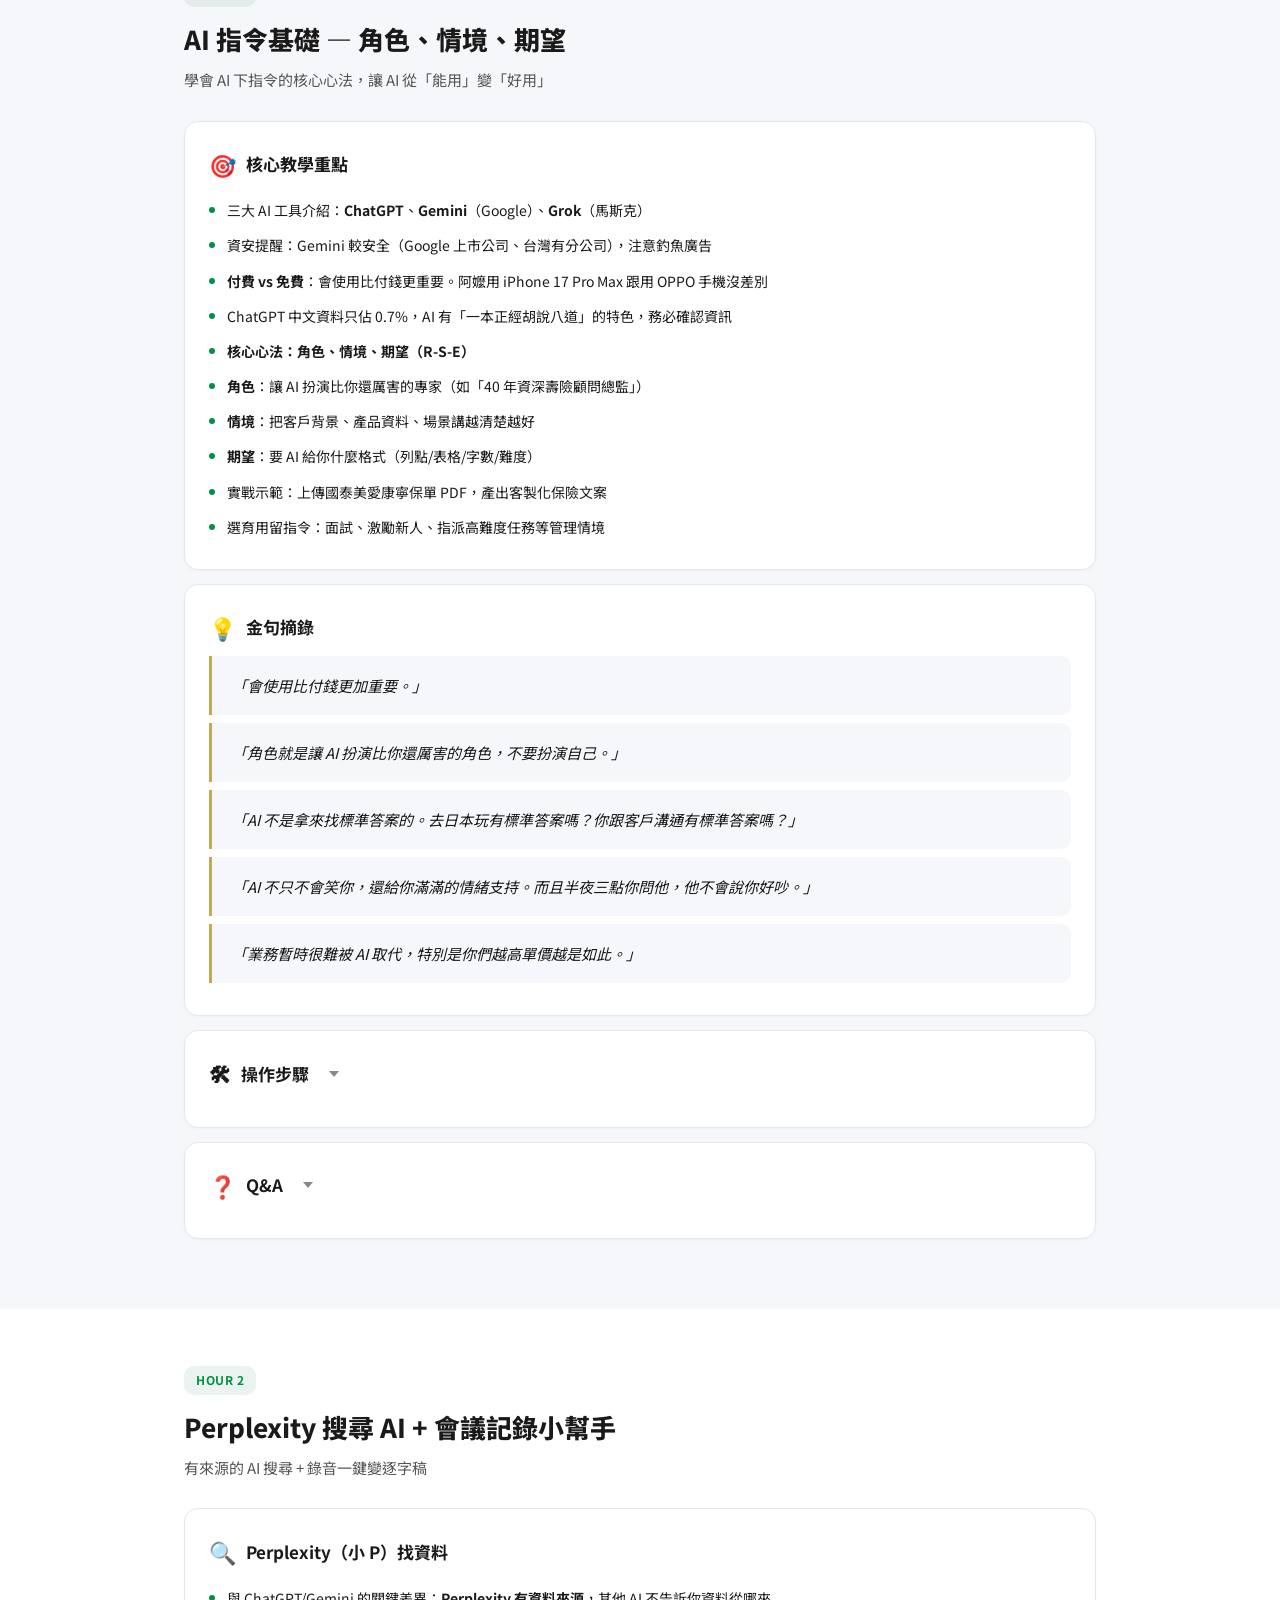
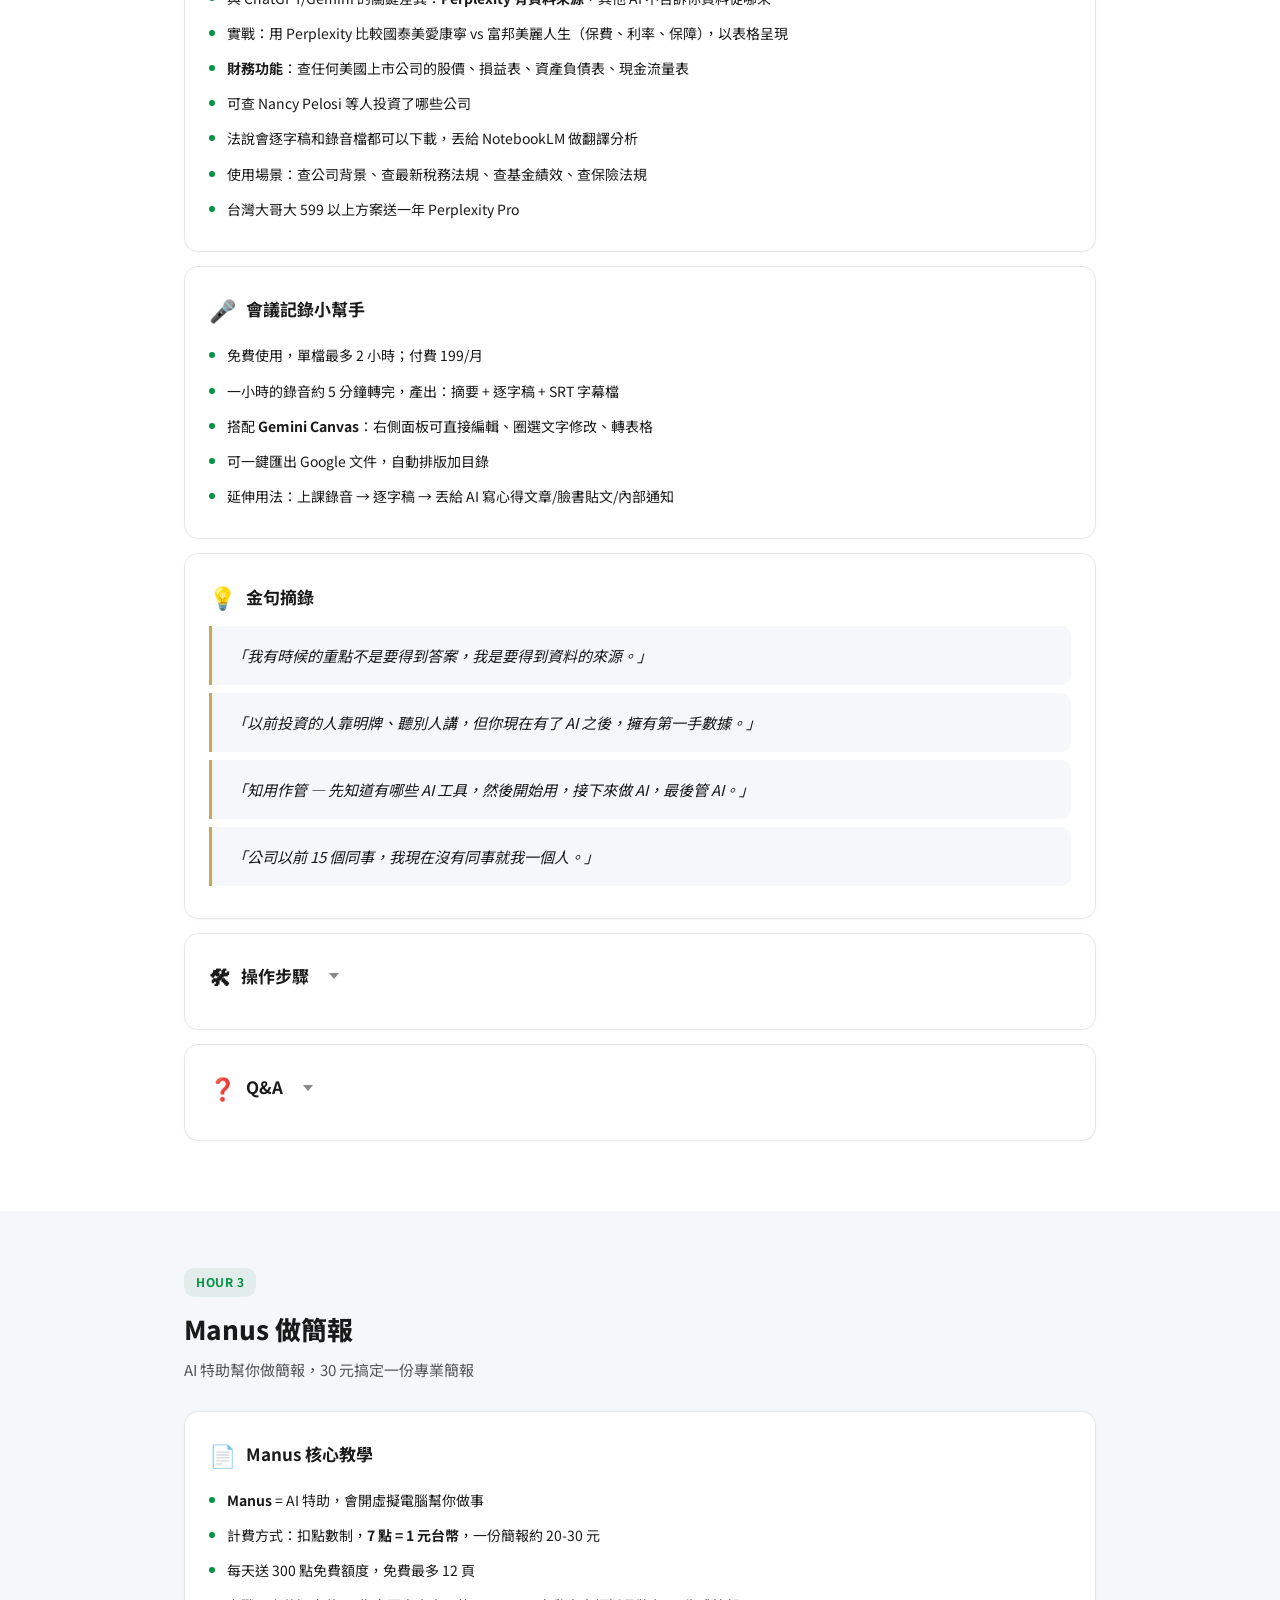
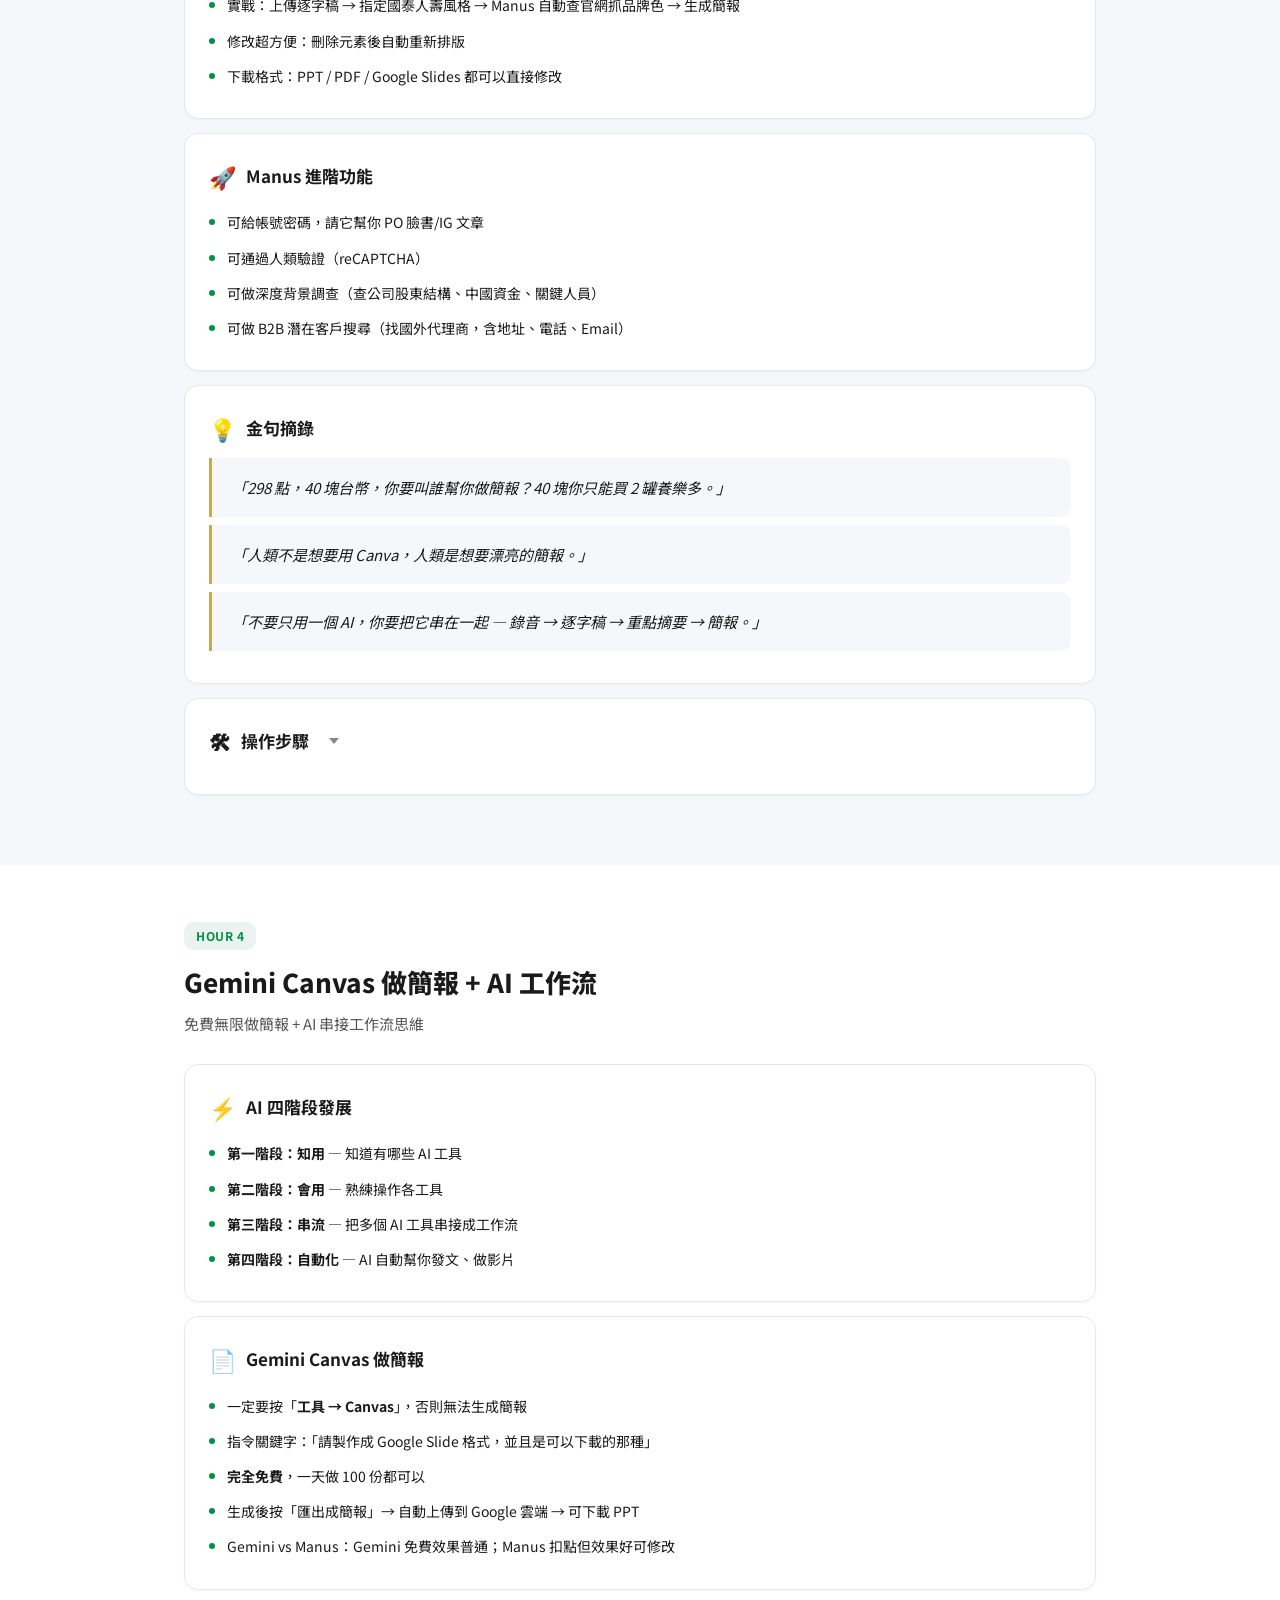
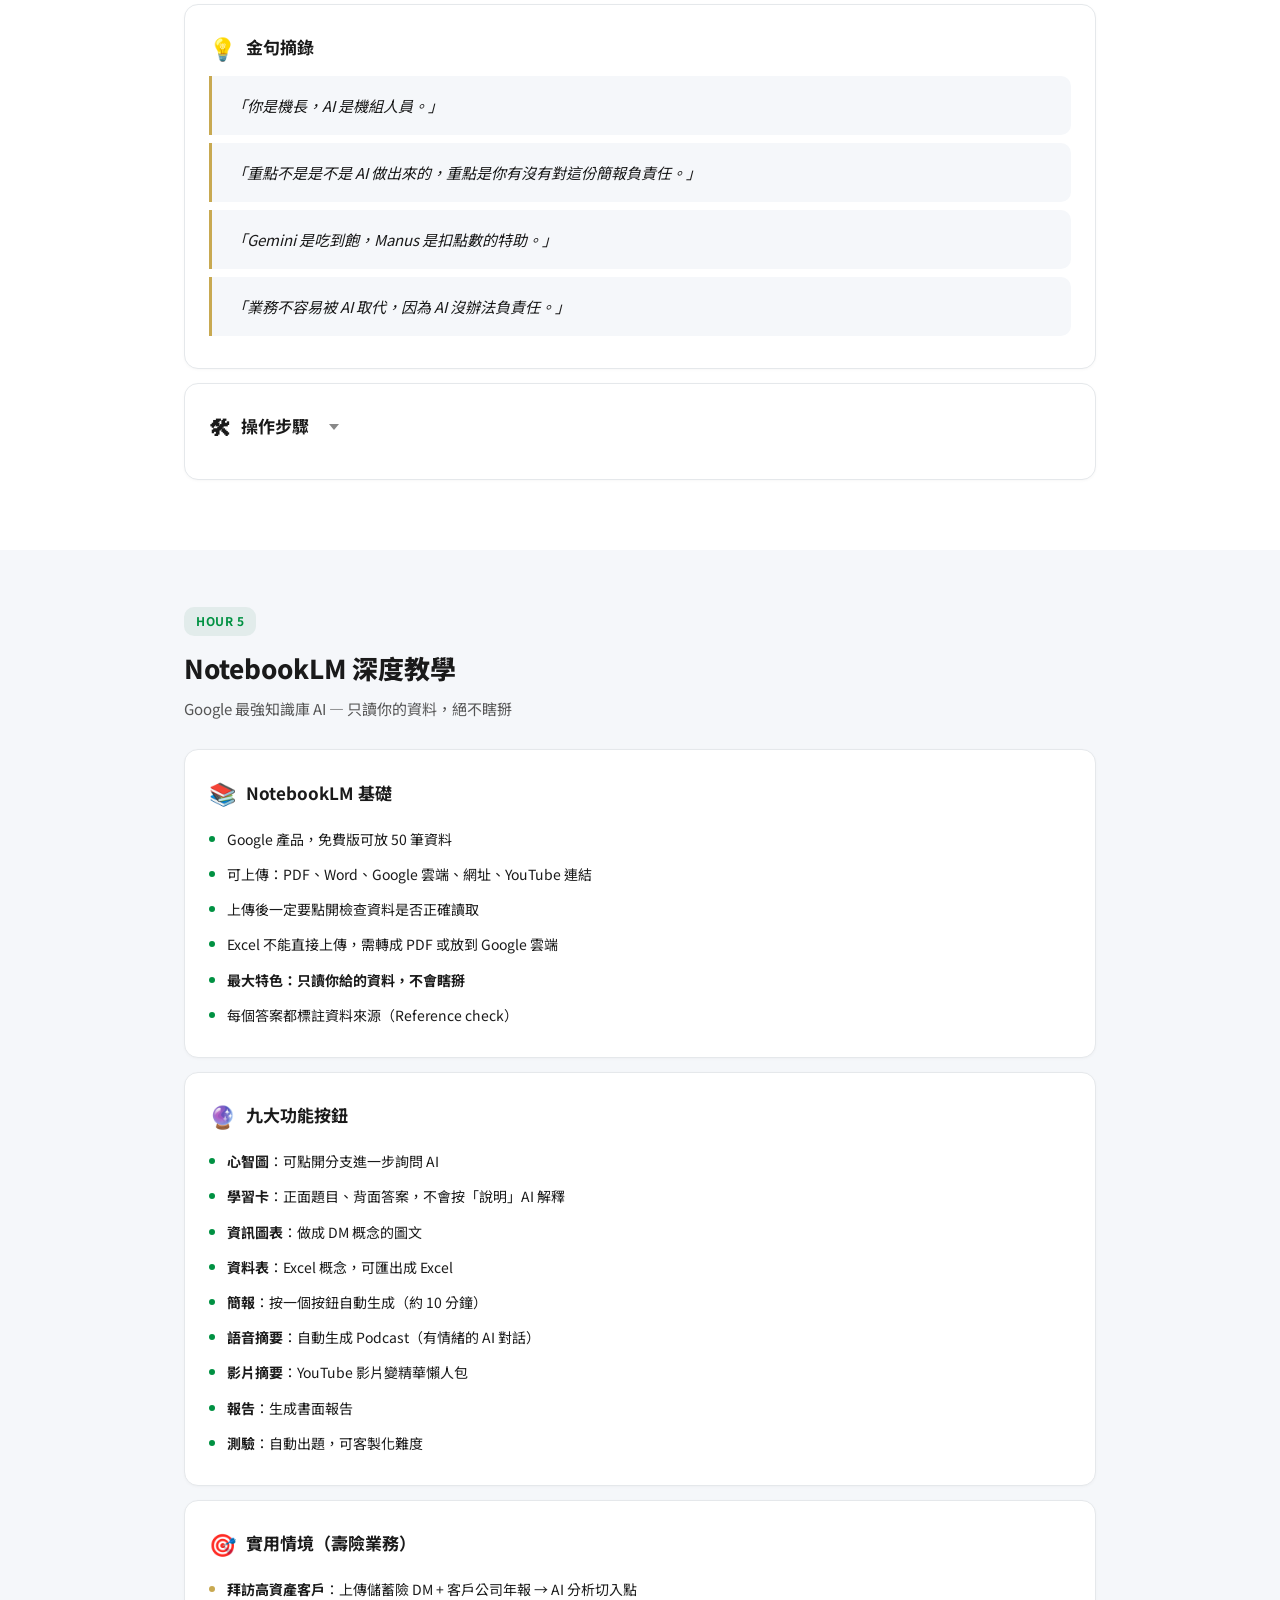
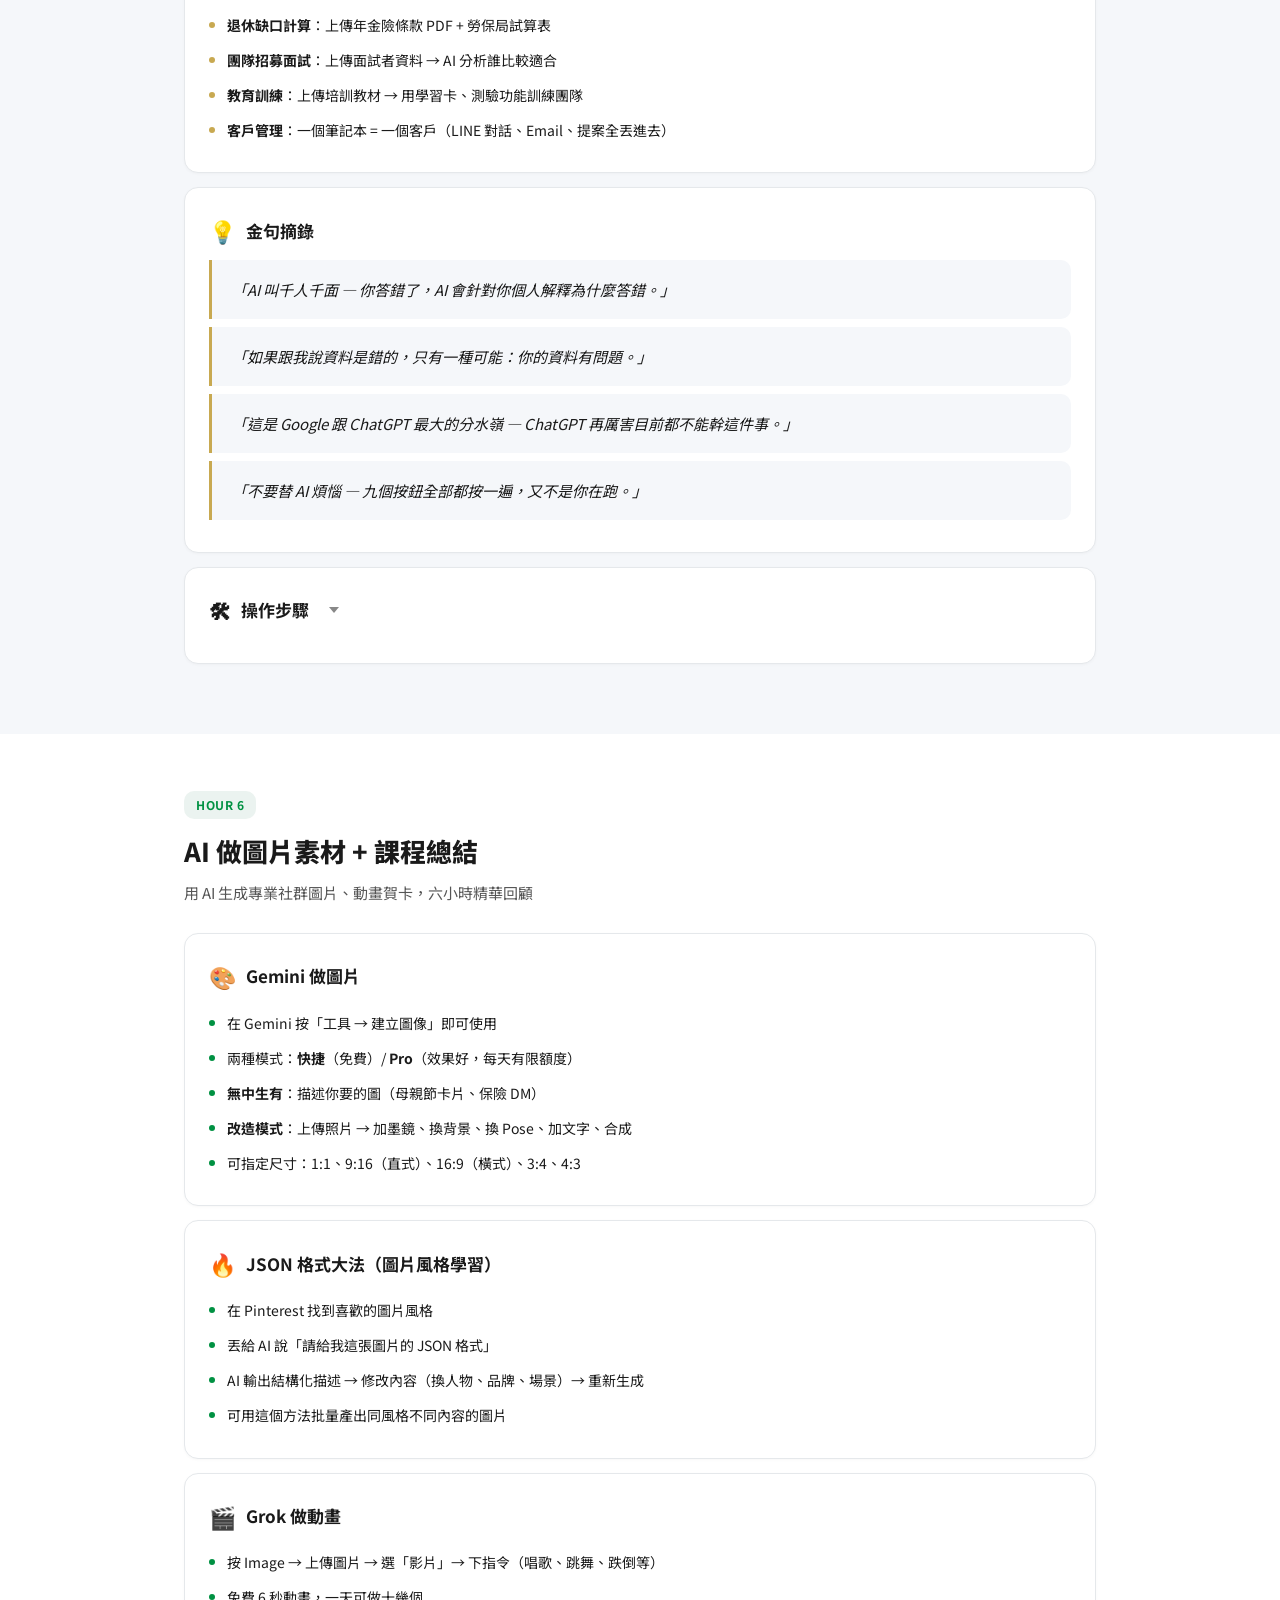
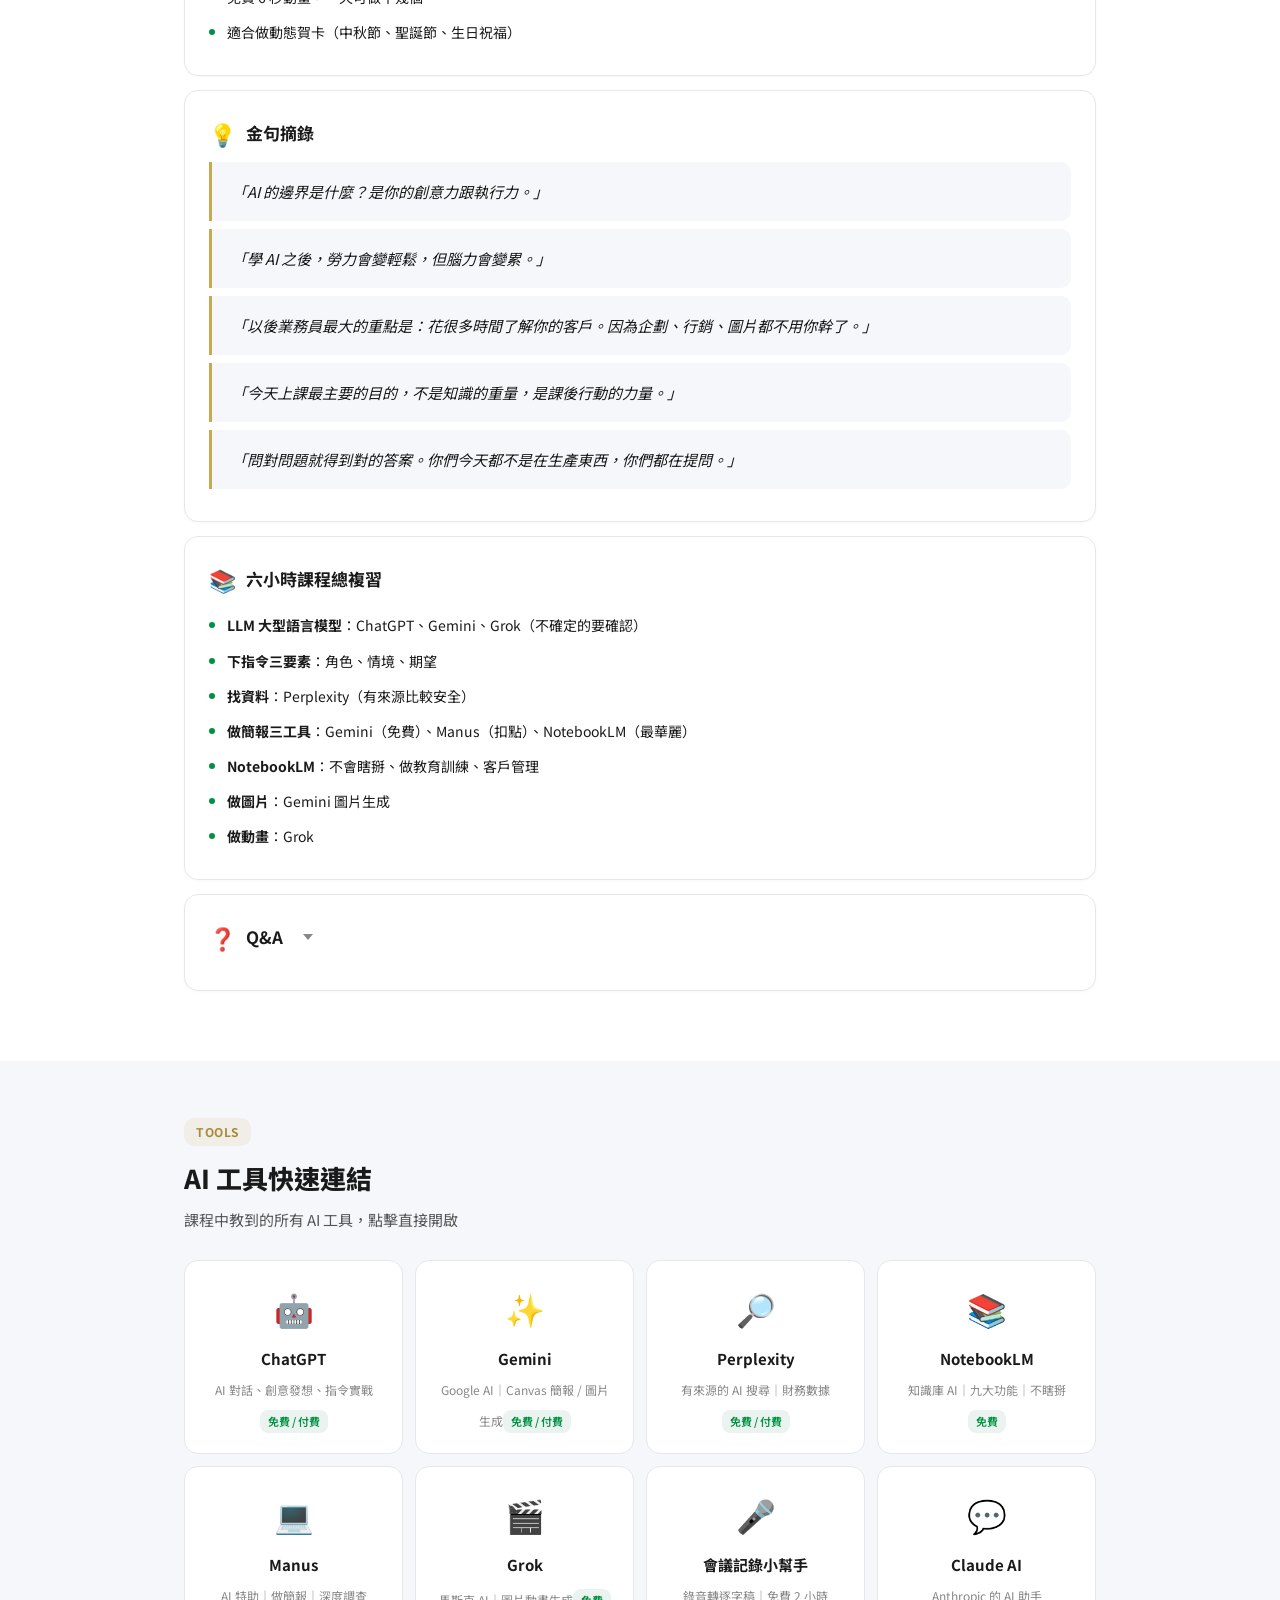
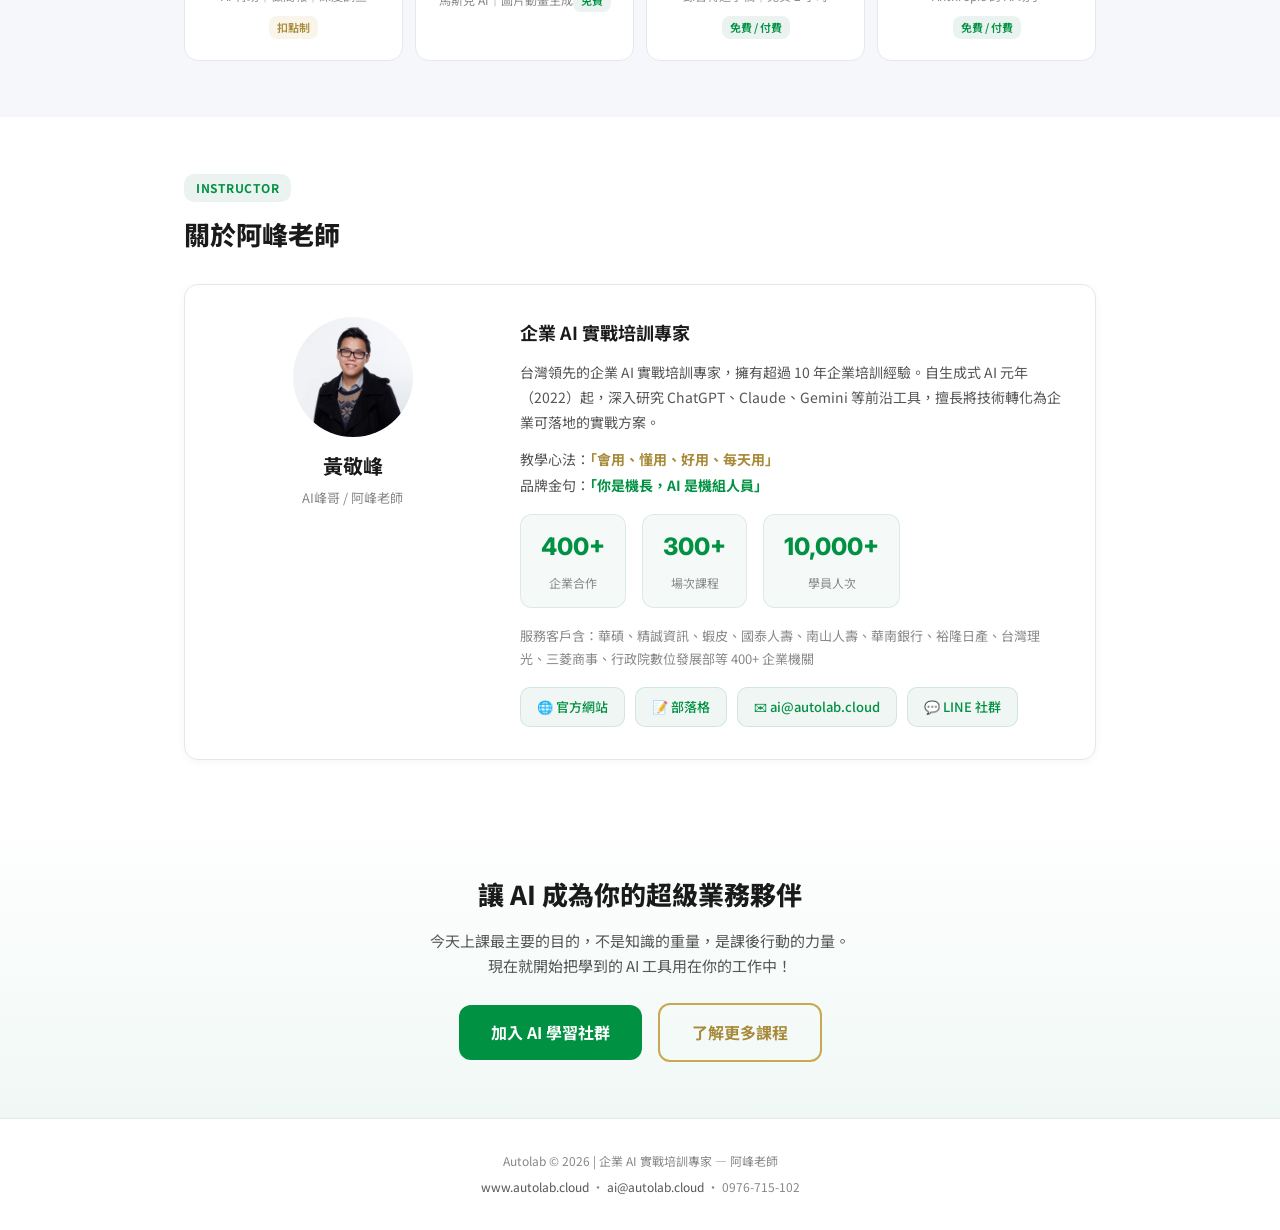
==== commit bc98293f: "影片和簡報移到最上方（Hero 下方、課程內容前） Co-Authored-By: Claude Opus 4.6 (1M context) <noreply@anthropic.com>" ====
--- a/course-review-0317/index.html
+++ b/course-review-0317/index.html
@@ -159,6 +159,8 @@
   <div class="nav-inner">
     <span class="nav-logo">CATHAY LIFE</span>
     <a class="nav-item active" href="#hero" data-nav>課程總覽</a>
+    <a class="nav-item" href="#video" data-nav>影片</a>
+    <a class="nav-item" href="#slides" data-nav>簡報</a>
     <a class="nav-item" href="#hour1" data-nav>第1小時</a>
     <a class="nav-item" href="#hour2" data-nav>第2小時</a>
     <a class="nav-item" href="#hour3" data-nav>第3小時</a>
@@ -166,8 +168,6 @@
     <a class="nav-item" href="#hour5" data-nav>第5小時</a>
     <a class="nav-item" href="#hour6" data-nav>第6小時</a>
     <a class="nav-item" href="#tools" data-nav>AI 工具</a>
-    <a class="nav-item" href="#video" data-nav>影片</a>
-    <a class="nav-item" href="#slides" data-nav>簡報</a>
     <a class="nav-item" href="#teacher" data-nav>講師</a>
   </div>
 </nav>
@@ -188,6 +188,35 @@
       <span>&#127970; 國泰人壽 業務主管班</span>
       <span>&#127891; 講師：阿峰老師（黃敬峰）</span>
     </div>
+  </div>
+</section>
+
+<!-- ==================== 課程影片 ==================== -->
+<section class="section" id="video">
+  <div class="container">
+    <div class="section-header">
+      <span class="section-badge tools">VIDEO</span>
+      <h2>課程全程影片</h2>
+      <p class="section-desc">回顧完整 6 小時課程內容</p>
+    </div>
+    <div class="slide-embed">
+      <iframe src="https://www.youtube.com/embed/hLb4lzQVG6I" allowfullscreen></iframe>
+    </div>
+  </div>
+</section>
+
+<!-- ==================== 簡報 ==================== -->
+<section class="section" id="slides">
+  <div class="container">
+    <div class="section-header">
+      <span class="section-badge tools">SLIDES</span>
+      <h2>課程簡報</h2>
+      <p class="section-desc">課程使用的簡報檔案</p>
+    </div>
+    <div class="slide-embed">
+      <iframe src="https://docs.google.com/presentation/d/1arvRa7zpBK6i6erHjA43_Ay8E7lf6tCcusy1CyLyr1g/embed?start=false&loop=false&delayms=3000" allowfullscreen="true" mozallowfullscreen="true" webkitallowfullscreen="true"></iframe>
+    </div>
+    <p style="text-align:center;margin-top:12px;font-size:13px;color:var(--text-light);"><a href="https://docs.google.com/presentation/d/1arvRa7zpBK6i6erHjA43_Ay8E7lf6tCcusy1CyLyr1g/edit" target="_blank" style="color:var(--green);">在 Google Slides 中開啟完整簡報 &rarr;</a></p>
   </div>
 </section>
 
@@ -476,35 +505,6 @@
       <a class="tool-card" href="https://v2.chateverywhere.app/zh/meeting-transcription" target="_blank" rel="noopener"><span class="tool-icon">&#127908;</span><span class="tool-name">會議記錄小幫手</span><span class="tool-desc">錄音轉逐字稿｜免費 2 小時</span><span class="tool-tag">免費 / 付費</span></a>
       <a class="tool-card" href="https://claude.ai" target="_blank" rel="noopener"><span class="tool-icon">&#128172;</span><span class="tool-name">Claude AI</span><span class="tool-desc">Anthropic 的 AI 助手</span><span class="tool-tag">免費 / 付費</span></a>
     </div>
-  </div>
-</section>
-
-<!-- ==================== 課程影片 ==================== -->
-<section class="section" id="video">
-  <div class="container">
-    <div class="section-header">
-      <span class="section-badge tools">VIDEO</span>
-      <h2>課程全程影片</h2>
-      <p class="section-desc">回顧完整 6 小時課程內容</p>
-    </div>
-    <div class="slide-embed">
-      <iframe src="https://www.youtube.com/embed/hLb4lzQVG6I" allowfullscreen></iframe>
-    </div>
-  </div>
-</section>
-
-<!-- ==================== 簡報 ==================== -->
-<section class="section" id="slides">
-  <div class="container">
-    <div class="section-header">
-      <span class="section-badge tools">SLIDES</span>
-      <h2>課程簡報</h2>
-      <p class="section-desc">課程使用的簡報檔案</p>
-    </div>
-    <div class="slide-embed">
-      <iframe src="https://docs.google.com/presentation/d/1arvRa7zpBK6i6erHjA43_Ay8E7lf6tCcusy1CyLyr1g/embed?start=false&loop=false&delayms=3000" allowfullscreen="true" mozallowfullscreen="true" webkitallowfullscreen="true"></iframe>
-    </div>
-    <p style="text-align:center;margin-top:12px;font-size:13px;color:var(--text-light);"><a href="https://docs.google.com/presentation/d/1arvRa7zpBK6i6erHjA43_Ay8E7lf6tCcusy1CyLyr1g/edit" target="_blank" style="color:var(--green);">在 Google Slides 中開啟完整簡報 &rarr;</a></p>
   </div>
 </section>
 
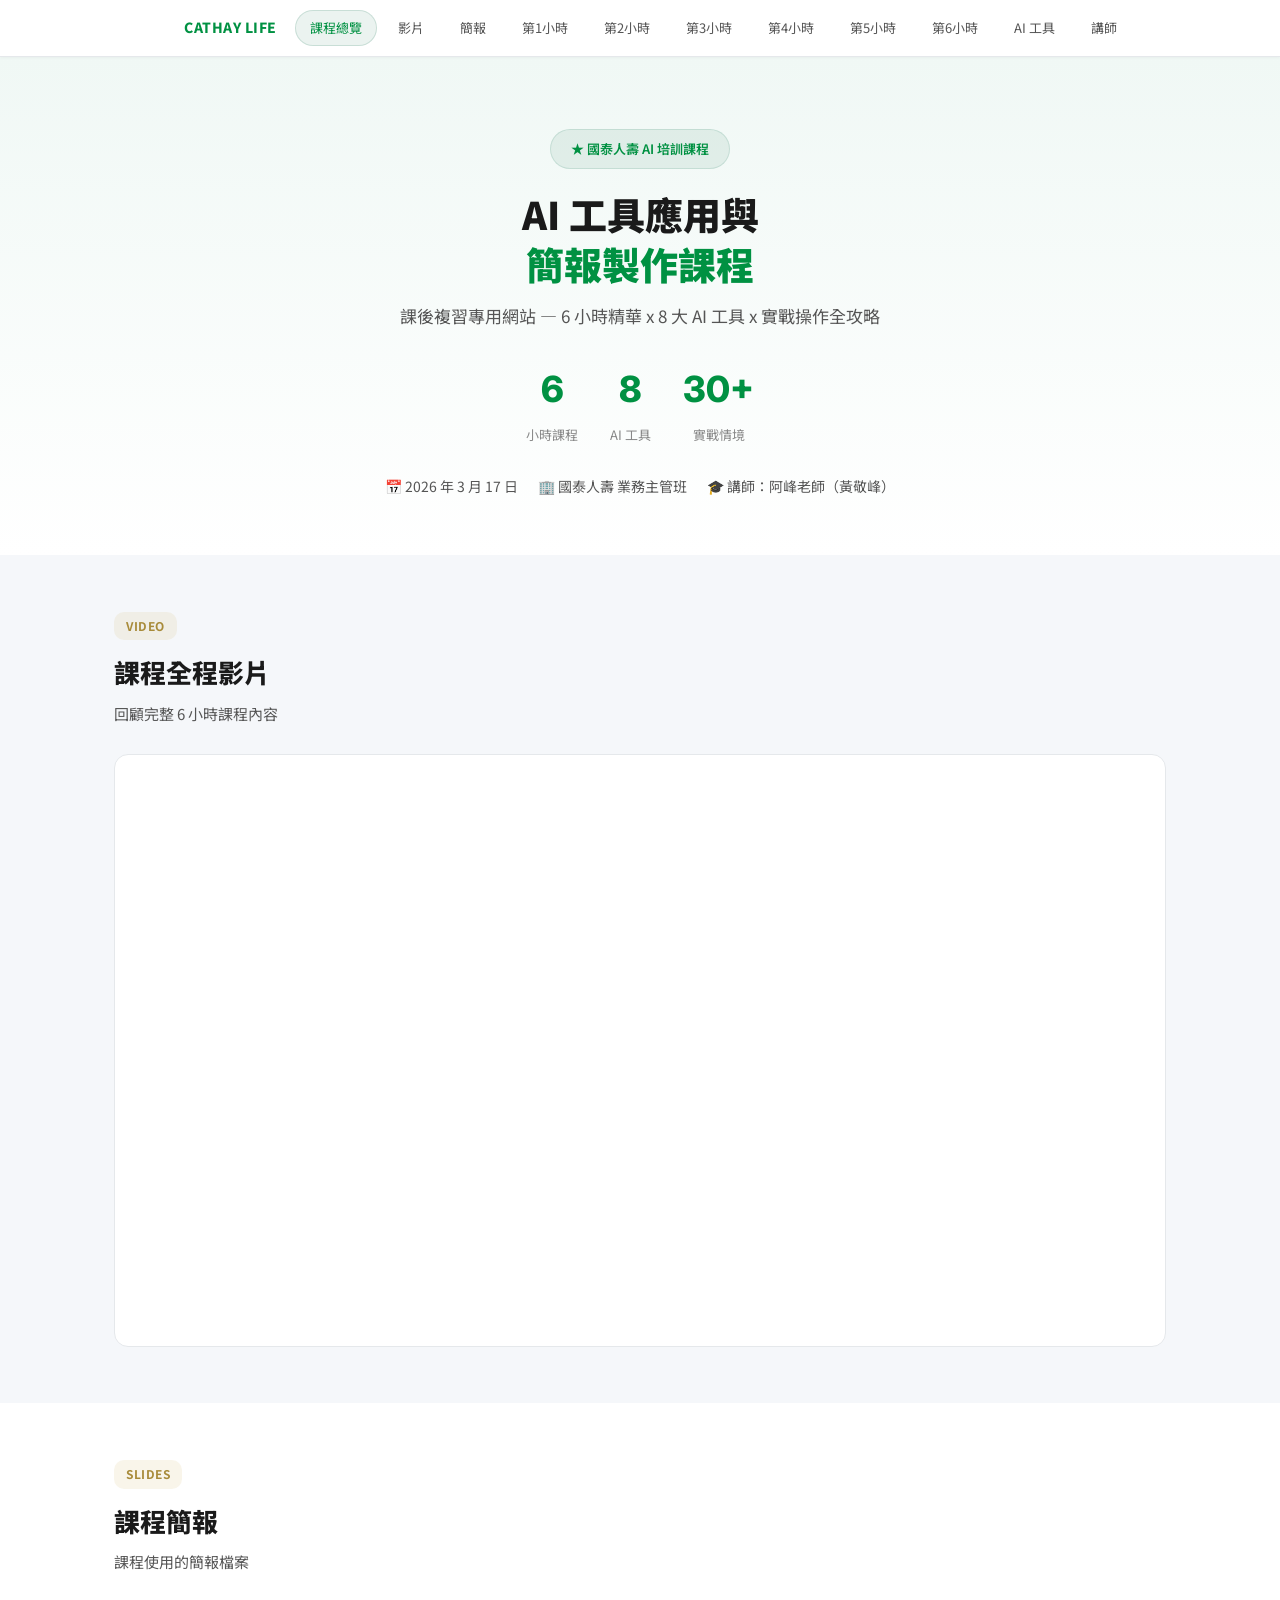
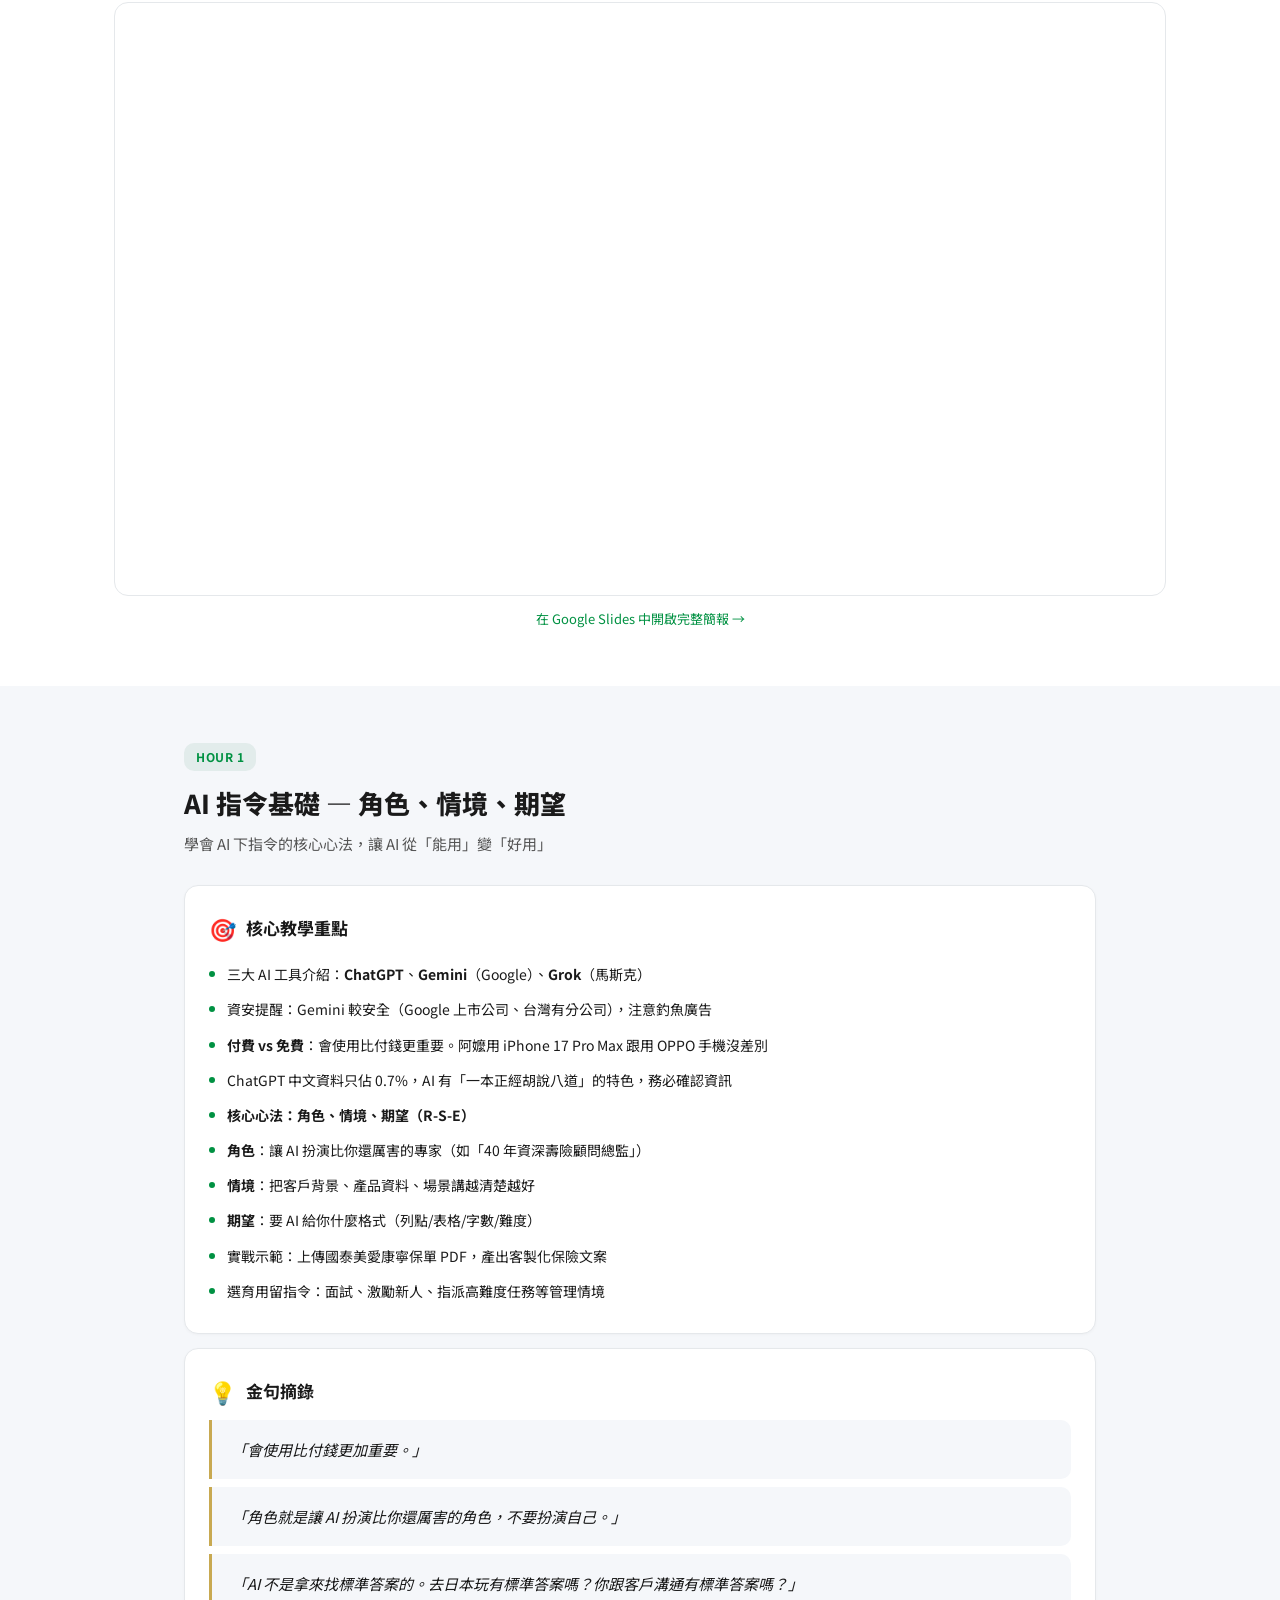
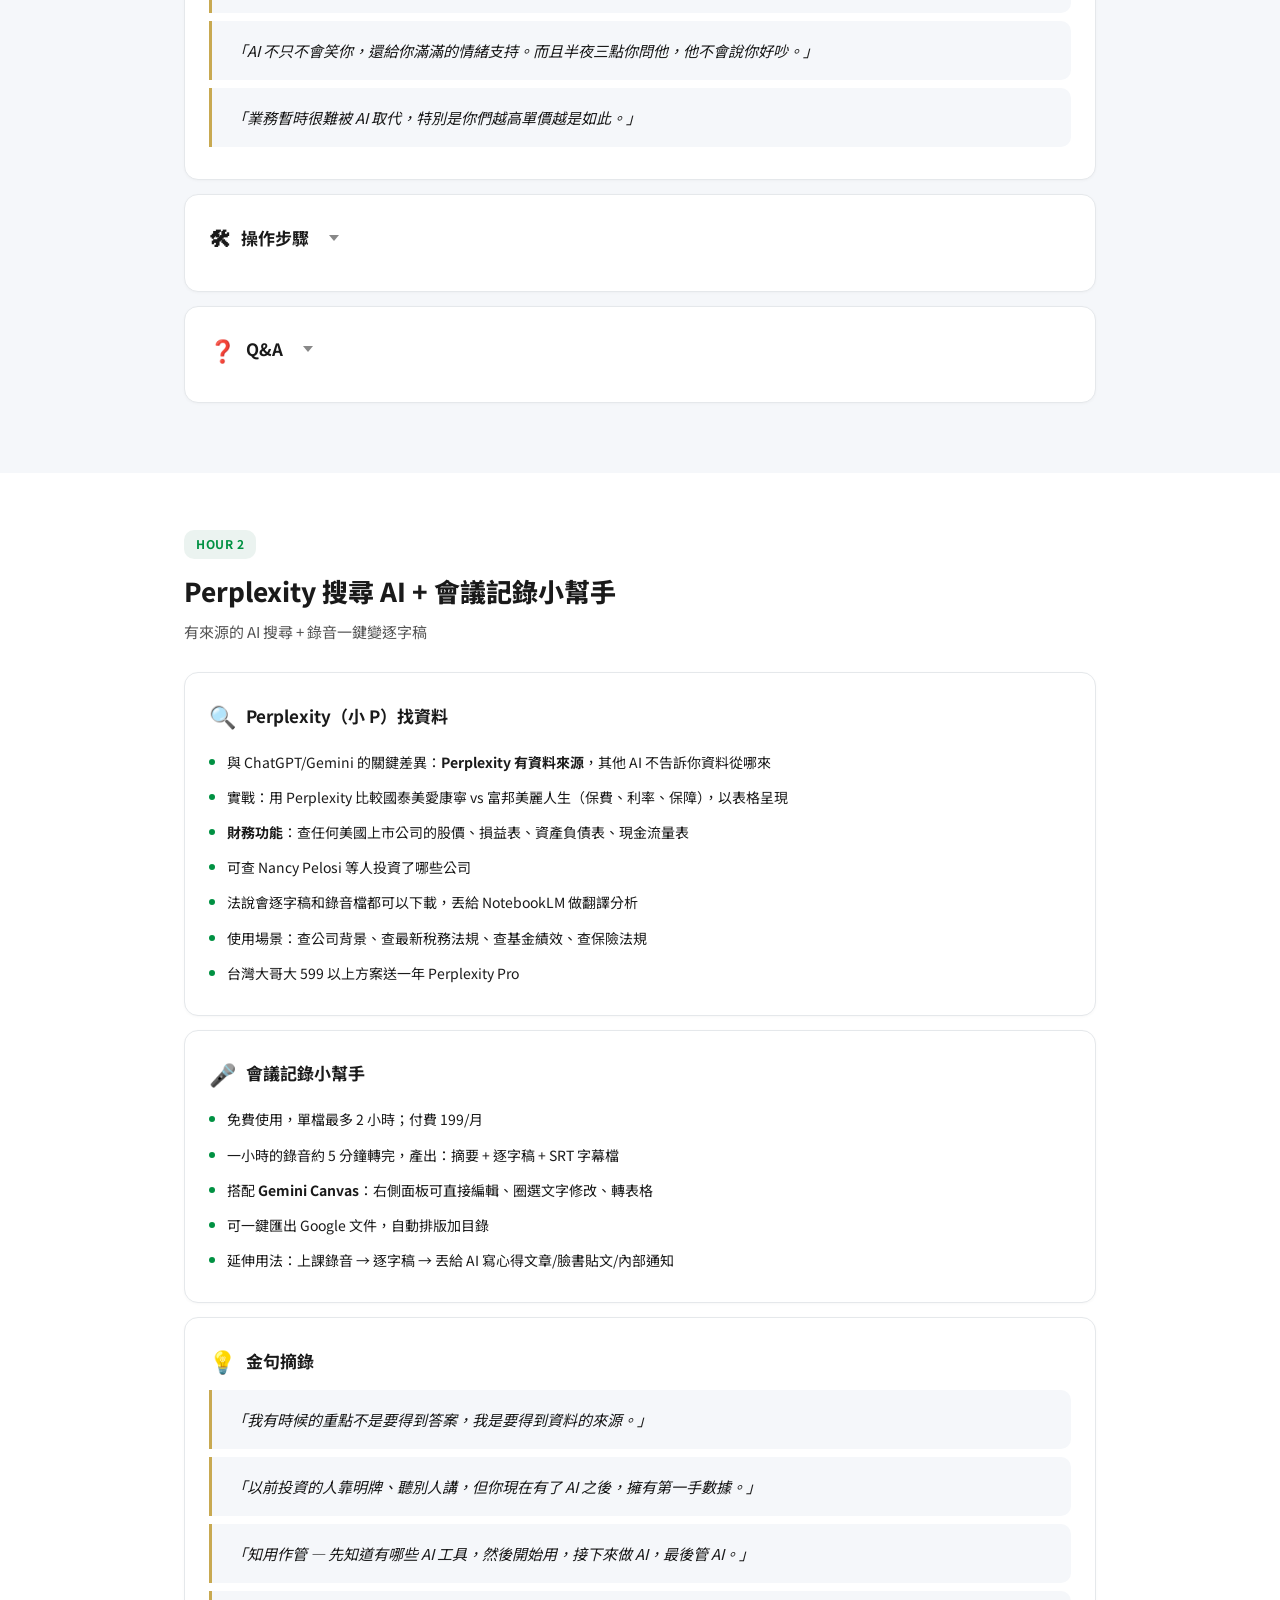
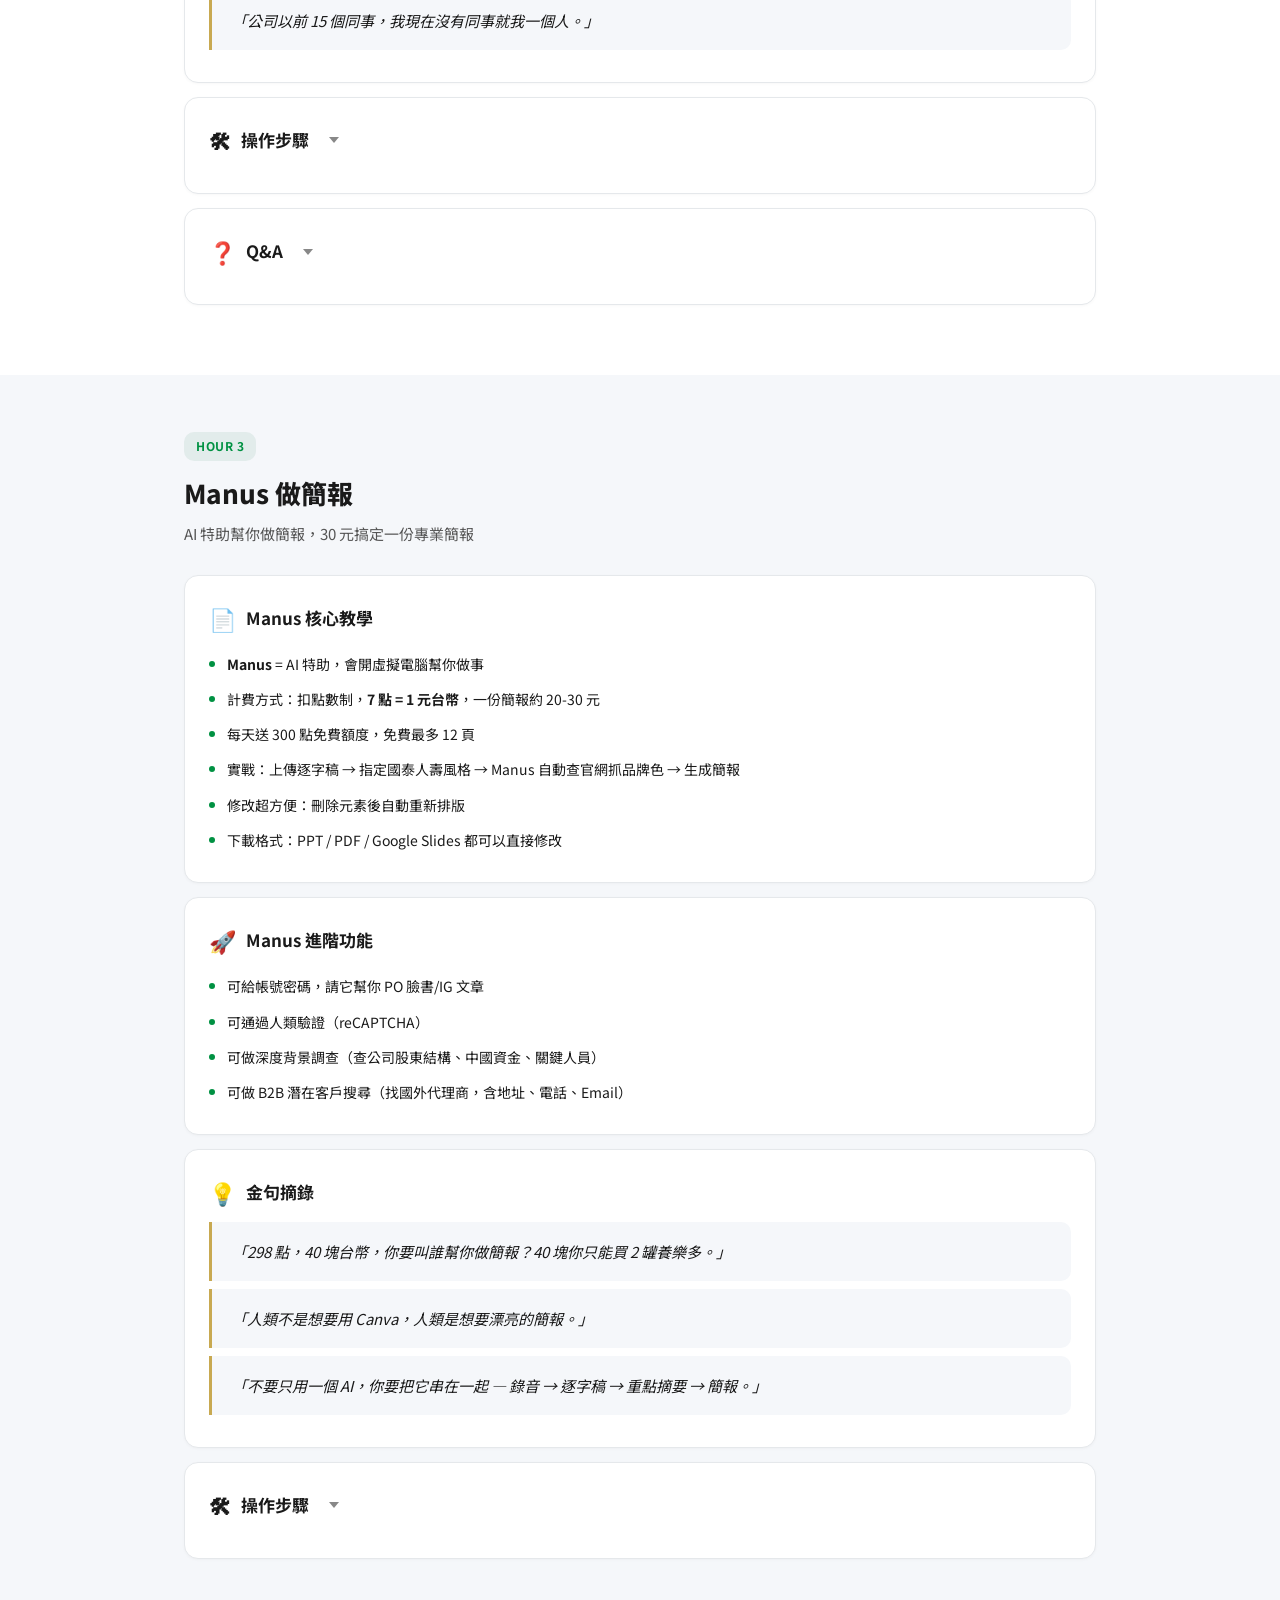
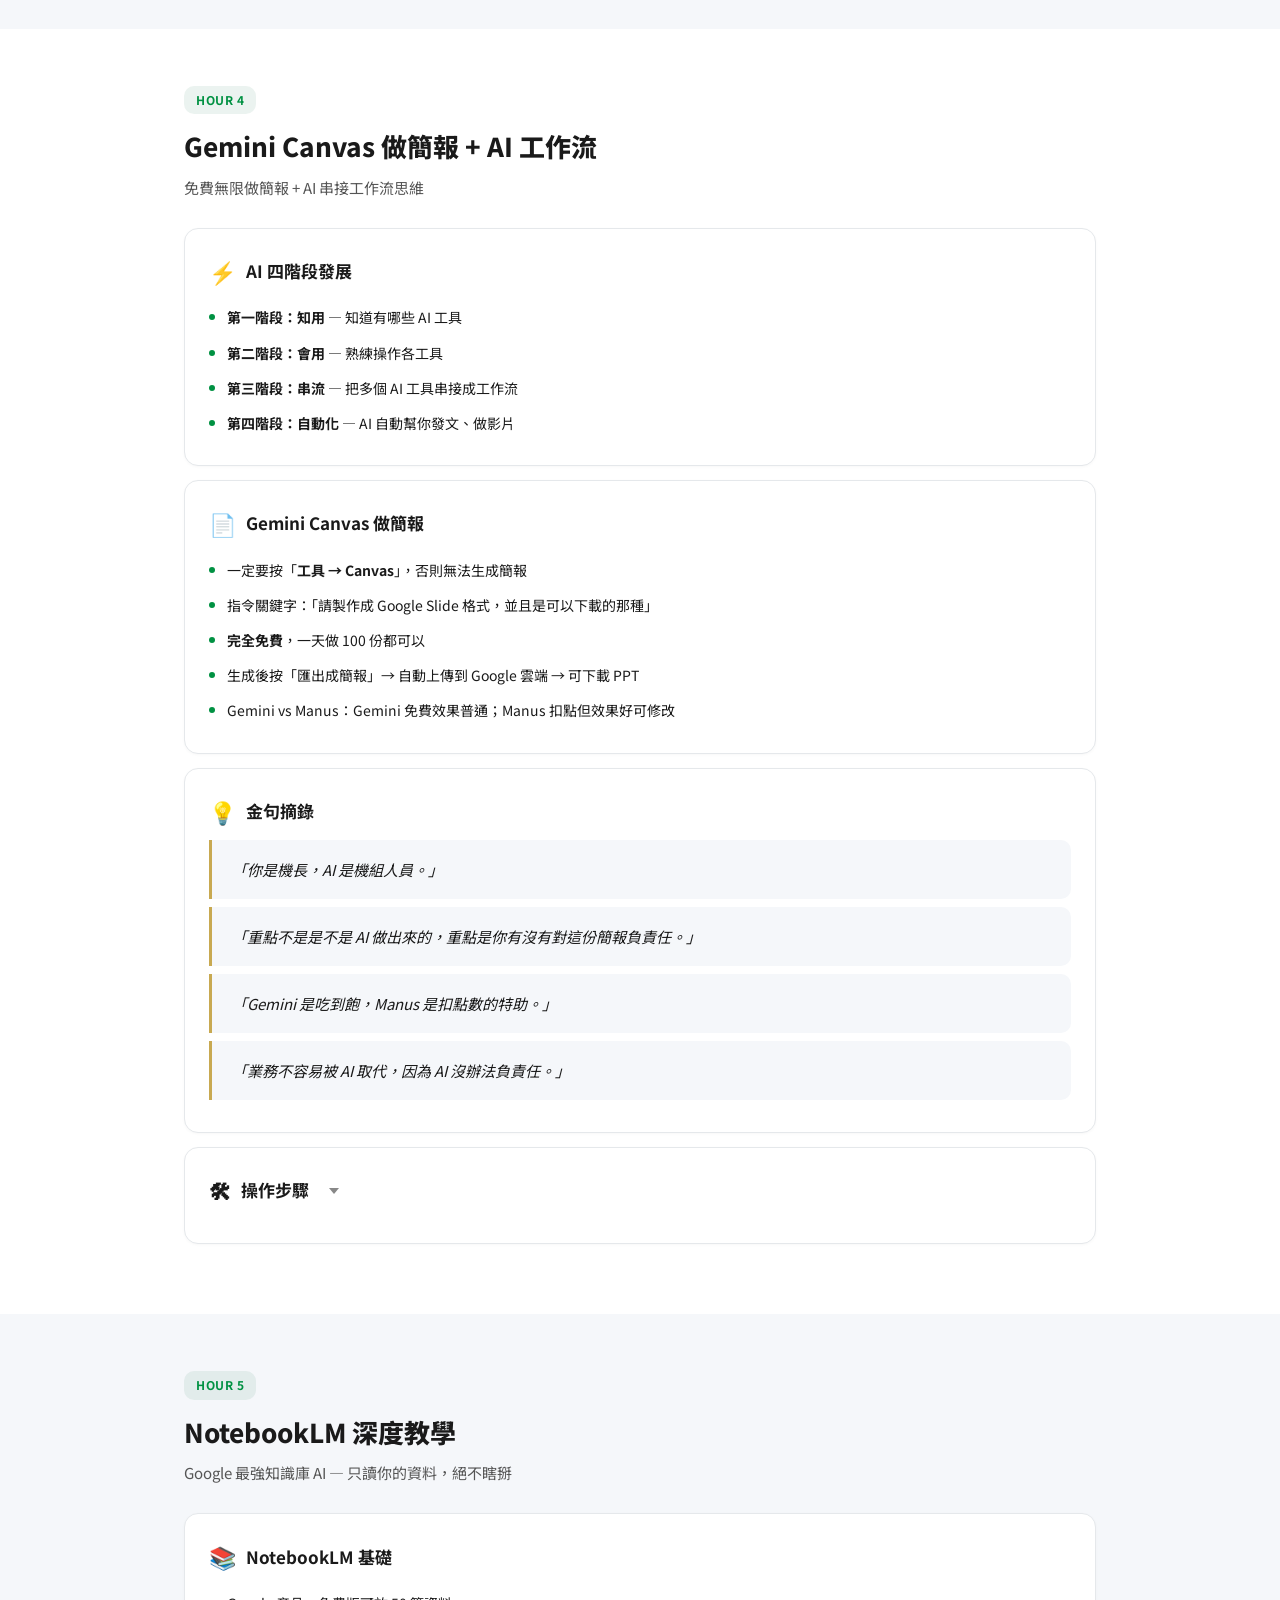
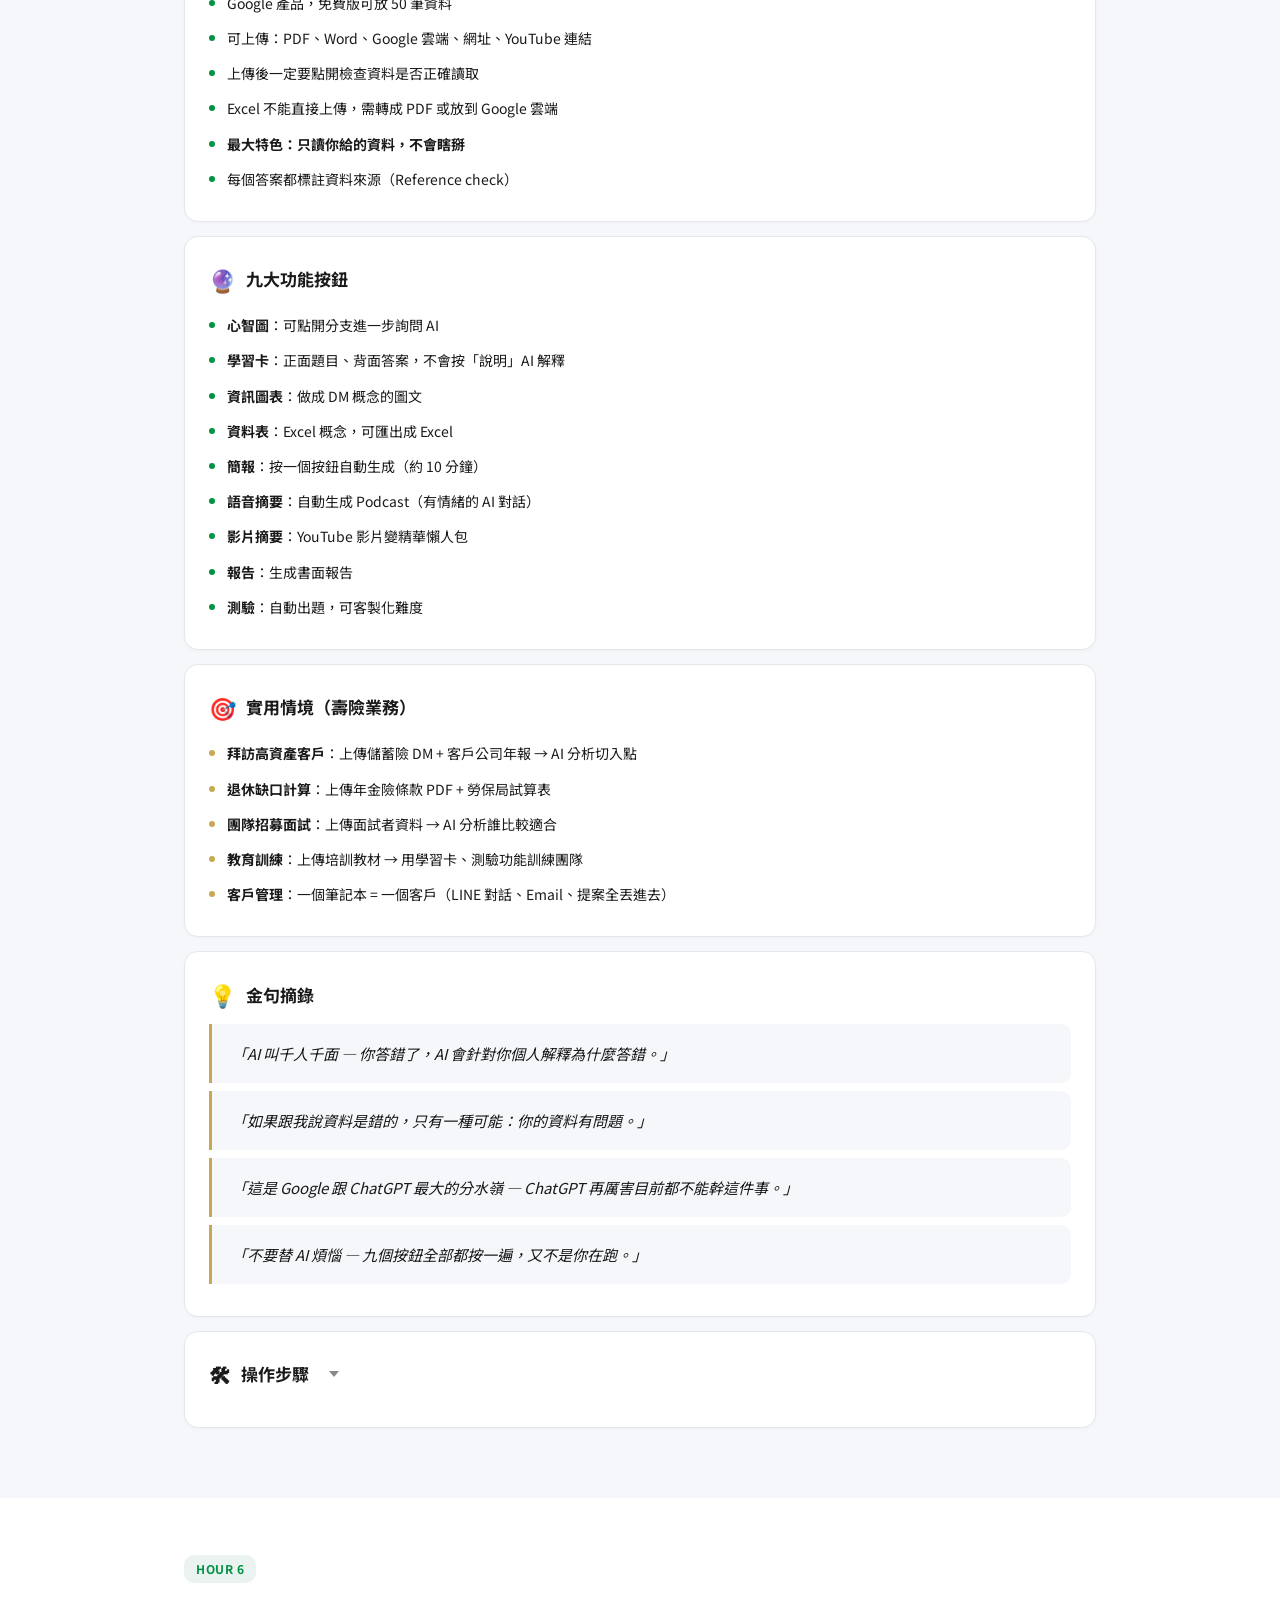
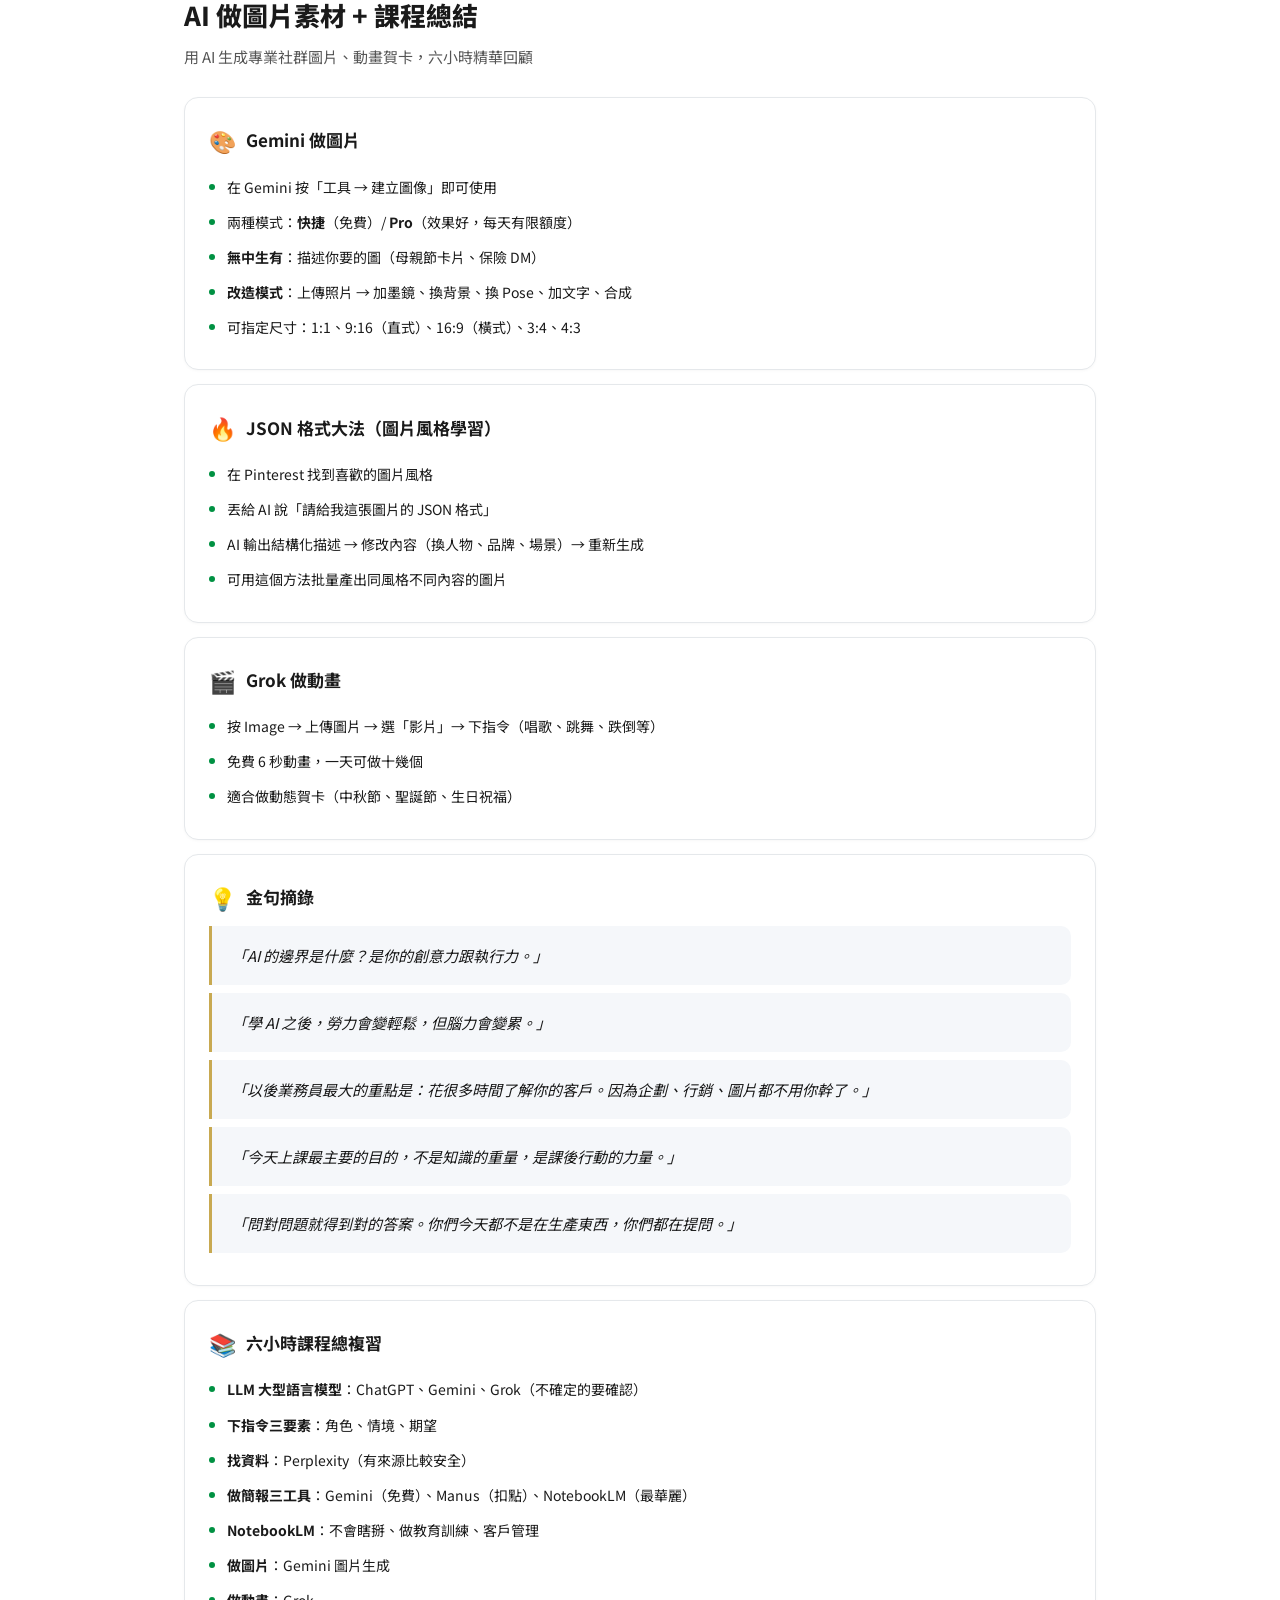
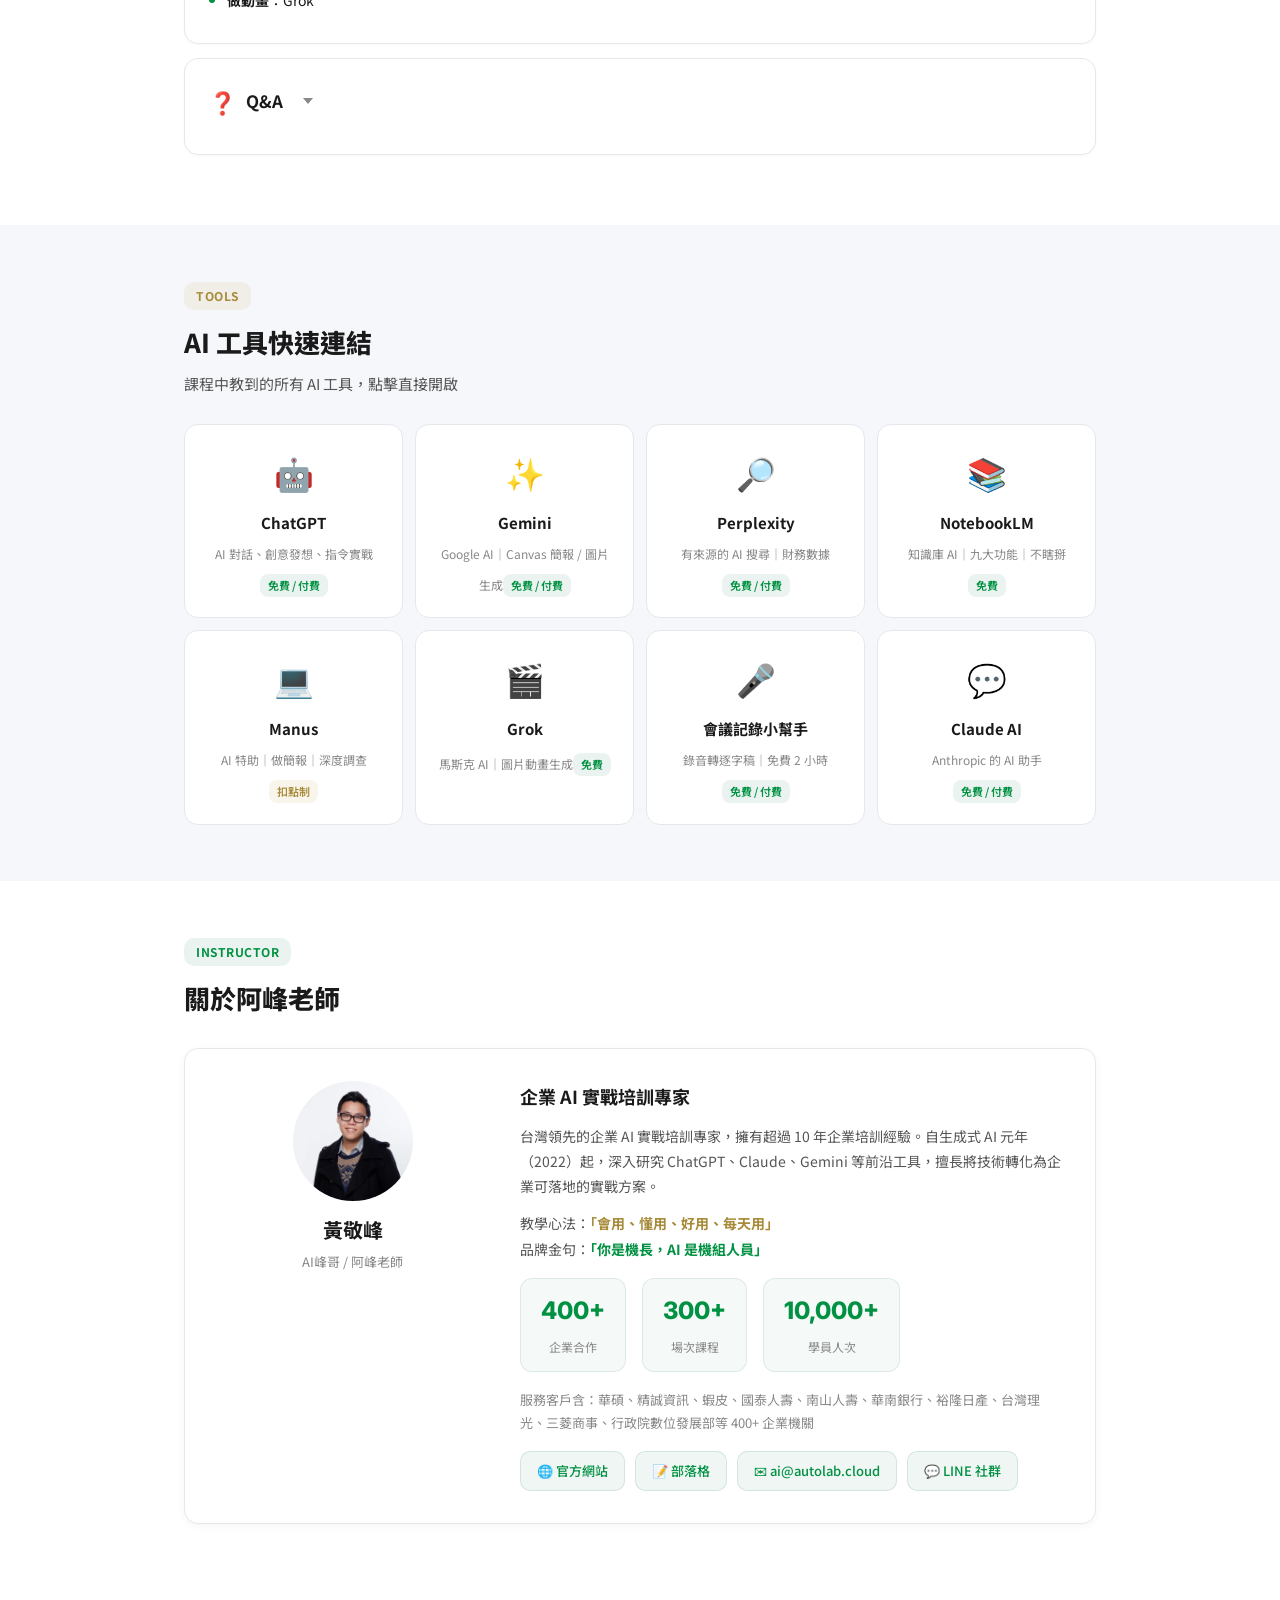
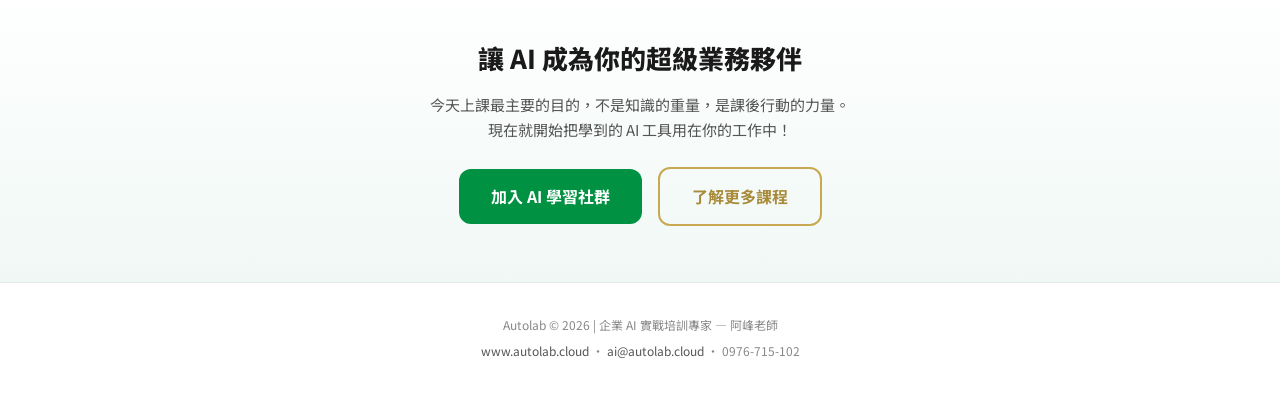
==== commit c3961dd8: "放大影片和簡報尺寸（高度 560px + 寬版容器 1100px） Co-Authored-By: Claude Opus 4.6 (1M context) <noreply@anthropic.co" ====
--- a/course-review-0317/index.html
+++ b/course-review-0317/index.html
@@ -22,6 +22,7 @@
 a{color:var(--green);text-decoration:none;transition:color .2s;}
 a:hover{color:var(--green-light);}
 .container{max-width:960px;margin:0 auto;padding:0 24px;}
+.container-wide{max-width:1100px;margin:0 auto;padding:0 24px;}
 .green{color:var(--green);}
 .gold{color:var(--gold-dark);}
 
@@ -95,8 +96,11 @@
 .step::before{content:counter(step);position:absolute;left:0;top:10px;width:32px;height:32px;border-radius:50%;background:rgba(0,104,72,0.08);color:var(--green);font-size:14px;font-weight:700;display:flex;align-items:center;justify-content:center;font-family:'Inter',sans-serif;}
 
 /* === Slide Embed === */
-.slide-embed{background:var(--bg-card);border-radius:14px;border:1px solid var(--border);padding:24px;text-align:center;}
+.slide-embed{background:var(--bg-card);border-radius:14px;border:1px solid var(--border);padding:12px;text-align:center;}
+.slide-embed iframe{width:100%;height:560px;border:none;border-radius:8px;}
 .slide-embed .placeholder{padding:40px;color:var(--text-light);font-size:14px;}
+@media(max-width:768px){.slide-embed iframe{height:360px;}}
+@media(max-width:480px){.slide-embed iframe{height:240px;}}
 
 /* === Teacher === */
 .teacher-card{display:grid;grid-template-columns:1fr 2fr;gap:32px;background:var(--bg-card);border-radius:14px;border:1px solid var(--border);padding:32px;align-items:start;box-shadow:0 2px 8px rgba(0,0,0,0.04);}
@@ -193,7 +197,7 @@
 
 <!-- ==================== 課程影片 ==================== -->
 <section class="section" id="video">
-  <div class="container">
+  <div class="container-wide">
     <div class="section-header">
       <span class="section-badge tools">VIDEO</span>
       <h2>課程全程影片</h2>
@@ -207,7 +211,7 @@
 
 <!-- ==================== 簡報 ==================== -->
 <section class="section" id="slides">
-  <div class="container">
+  <div class="container-wide">
     <div class="section-header">
       <span class="section-badge tools">SLIDES</span>
       <h2>課程簡報</h2>
